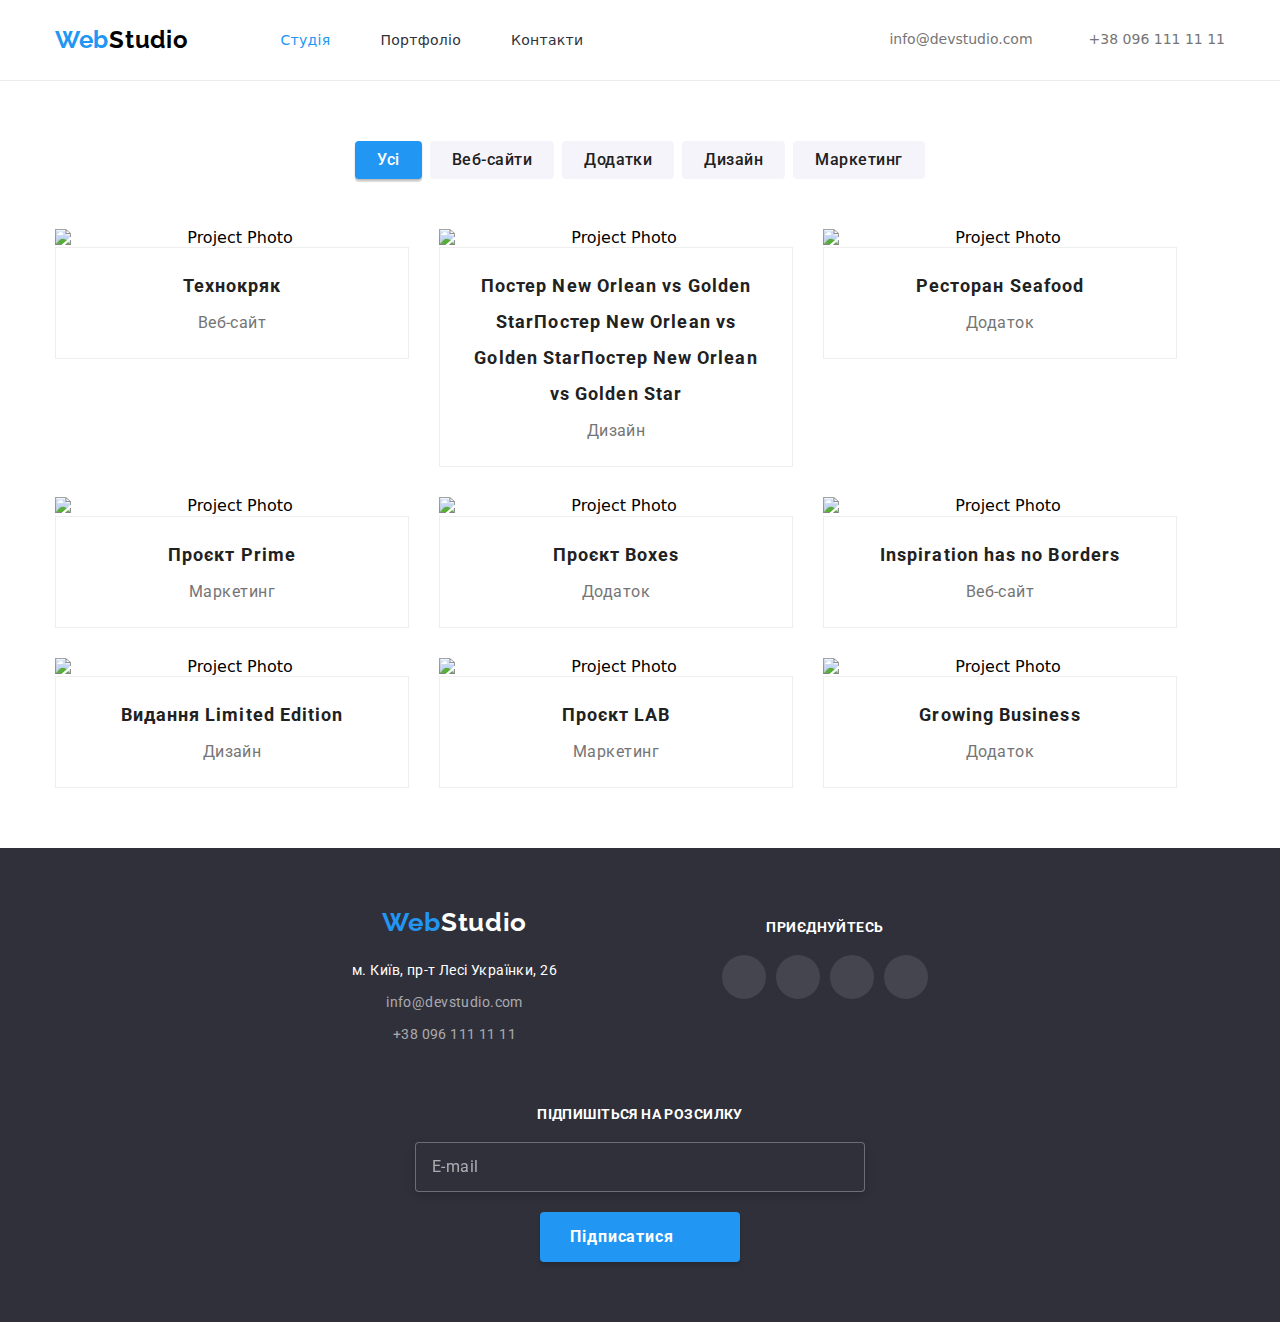
==== portfolio.html @ 39cf5b16 "." ====
<!DOCTYPE html>
<html lang="en">
<head>
    <meta charset="UTF-8">
    <meta http-equiv="X-UA-Compatible" content="IE=edge">
    <meta name="viewport" content="width=device-width, initial-scale=1.0">
    <title>Document</title>
    <link rel="preconnect" href="https://fonts.googleapis.com" />
    <link rel="preconnect" href="https://fonts.gstatic.com" crossorigin />
    <link href="https://fonts.googleapis.com/css2?family=Raleway:wght@700&family=Roboto:wght@400;500;700;900&display=swap"
    rel="stylesheet" />

    <link rel="stylesheet" href="css/main.min.css">
</head>
<body>

    <!-- Header -->
    <header class="header">
        <div class="container header__container">
            <div class="header__first-wrapper">
                <a class="header__logo link--interactive" href="index.html">
                    <span class="header__logo--accent">Web</span><span =->Studio</span>
                </a>
                <nav class="navigation">
                    <ul class="navigation__list">
                        <li class="navigation__item">
                            <a class="navigation__link navigation__link--active" href="index.html" >Студія</a>
                        </li>
                        <li class="navigation__item">
                            <a class="navigation__link" href="portfolio.html" >Портфоліо</a>
                        </li>
                        <li class="navigation__item">
                            <a class="navigation__link" href="#" >Контакти</a>
                        </li>
                    </ul>
                </nav>
            </div>
            
            <div class="contacts">
                <ul class="contacts__list">
                    <li class="contacts__item">
                        <a class="contacts__info link--interactive" href="mailto:info@devstudio.com">
                            <svg class="contacts__icon" width="16" height="12">
                                <use href="img/SVG/symbol-defs.svg#icon-modal-mail"></use>
                            </svg>info@devstudio.com</a>
                    </li>
                    <li class="contacts__item">
                        <a class="contacts__info contacts__info--phone link--interactive" href="tel:+380961111111" ><svg class="contacts__icon" width="16" height="16">
                            <use href="img/SVG/symbol-defs.svg#modal-icon-tell"></use>
                            </svg>+38 096 111 11 11</a>
                    </li>
                </ul>
            </div>

            <button 
                    class="menu" 
                    type="button" 
                    aria-expanded="false" 
                    aria-controls="menu-container"
                    data-menu-button >
                    <svg class="menu__svg" width="40" height="40" aria-label="Переключатель мобильного меню">
                        <use class="menu__icon-menu" href="./img/SVG/icons.svg#menu"></use>
                        <use class="menu__icon-cross" href="./img/SVG/icons.svg#cross"></use>
                    </svg>   
            </button>
        </div>
    </header>

    <!-- Data -->
    <main class="main">

        <!-- Portfolio Section -->
        <section class="portfolio">
            <div class="container portfolio__container">
                <div class="filters filters-wrapper">
                    <button class="filters__button filters__button-active button--interactive">Усі</button>
                    <button class="filters__button button--interactive">Веб-сайти</button>
                    <button class="filters__button button--interactive">Додатки</button>
                    <button class="filters__button button--interactive">Дизайн</button>
                    <button class="filters__button button--interactive">Маркетинг</button>
                </div>
                <div class="portfolio__projects">
                    <div class="project">
                        <img class="project__img" src="./img/Portfolio/img (7).jpg" alt="Project Photo" >
                        <div class="project__title">
                            <h3 class="project__heading">Технокряк</h3>
                            <p class="project__type">Веб-сайт</p>
                        </div>
                    </div>
                    <div class="project">
                        <img class="project__img" src="./img/Portfolio/img (8).jpg" alt="Project Photo" >
                        <div class="project__title">
                            <h3 class="project__heading">Постер New Orlean vs Golden StarПостер New Orlean vs Golden StarПостер New Orlean vs Golden Star</h3>
                            <p class="project__type">Дизайн</p></div>
                        </div>
                    <div class="project">
                        <img class="project__img" src="./img/Portfolio/img (9).jpg" alt="Project Photo" >
                        <div class="project__title">
                            <h3 class="project__heading">Ресторан Seafood</h3>
                            <p class="project__type">Додаток</p></div>
                        </div>
                    <div class="project">
                        <img class="project__img" src="./img/Portfolio/img (10).jpg" alt="Project Photo" >
                        <div class="project__title">
                            <h3 class="project__heading">Проєкт Prime</h3>
                            <p class="project__type">Маркетинг</p></div>
                        </div>
                    <div class="project">
                        <img class="project__img" src="./img/Portfolio/img (11).jpg" alt="Project Photo" >
                        <div class="project__title">
                            <h3 class="project__heading">Проєкт Boxes</h3>
                            <p class="project__type">Додаток</p></div>
                        </div>
                    <div class="project">
                        <img class="project__img" src="./img/Portfolio/img (12).jpg" alt="Project Photo" >
                        <div class="project__title">
                            <h3 class="project__heading">Inspiration has no Borders</h3>
                            <p class="project__type">Веб-сайт</p></div>
                        </div>
                    <div class="project">
                        <img class="project__img" src="./img/Portfolio/img (13).jpg" alt="Project Photo" >
                        <div class="project__title">
                            <h3 class="project__heading">Видання Limited Edition</h3>
                            <p class="project__type">Дизайн</p></div>
                        </div>
                    <div class="project">
                        <img class="project__img" src="./img/Portfolio/img (14).jpg" alt="Project Photo" >
                        <div class="project__title">
                            <h3 class="project__heading">Проєкт LAB</h3>
                            <p class="project__type">Маркетинг</p></div>
                        </div>
                    <div class="project">
                        <img class="project__img" src="./img/Portfolio/img (15).jpg" alt="Project Photo" >
                        <div class="project__title">
                            <h3 class="project__heading">Growing Business</h3>
                            <p class="project__type">Додаток</p></div>
                        </div>
                </div>
            </div>
        </section>
    </main>

    <!-- Footer -->
    <footer class="footer">
        <div class="container footer__container">
            <div class="main-box">
                
                <div class="data-box">
                    <a class="data-box__logo link--interactive" href="index.html">
                        <span class="data-box__logo--accent">Web</span><span class="footer__logo--secondary">Studio</span>
                    </a>
                    <div class="contatcs-box">
                        <p class="contatcs-box__address">м. Київ, пр-т Лесі Українки, 26</p>
                        <a class="contatcs-box__info link--interactive" href="mailto:info@devstudio.com" >info@devstudio.com</a>
                        <a class="contatcs-box__info link--interactive" href="tel:+380961111111" >+38 096 111 11 11</a>
                    </div>
                </div>
                
                <div class="social-box">
                    <h3 class="social-box__heading">приєднуйтесь</h3>
                    <div class="social-box__social-links-box">
                        <a class="social-box__link" href="https://www.instagram.com/" target="_blank" rel="noreferrer noopener">
                            <svg class="social-box__icon" width="20" height="20">
                                <use href="img/SVG/symbol-defs.svg#icon-instagram"></use>
                            </svg>
                        </a>
                        <a class="social-box__link" href="https://www.instagram.com/" target="_blank" rel="noreferrer noopener">
                            <svg class="social-box__icon" width="20" height="20">
                                <use href="img/SVG/symbol-defs.svg#icon-twitter"></use>
                            </svg>
                        </a>
                        <a class="social-box__link" href="https://www.instagram.com/" target="_blank" rel="noreferrer noopener">
                            <svg class="social-box__icon" width="20" height="20">
                                <use href="img/SVG/symbol-defs.svg#icon-facebook"></use>
                            </svg>
                        </a>
                        <a class="social-box__link" href="https://www.instagram.com/" target="_blank" rel="noreferrer noopener">
                            <svg class="social-box__icon" width="20" height="20">
                                <use href="img/SVG/symbol-defs.svg#icon-linkedin"></use>
                            </svg>
                        </a>
                    </div>
                </div>

            </div>

            <div class="newsletter">
                <div class="newsletter__heading">Підпишіться на розсилку</div>
                <input class="newsletter__input" type="email" name="mailing" placeholder="E-mail">
                <button class="newsletter__button">
                    Підписатися
                    <svg class="newsletter__icon" width="24" height="24">
                      <use href="./img/SVG/symbol-defs.svg#icon-telegram"></use>
                    </svg>
                </button>
            </div>
        </div>
    </footer>

</body>
</html>
---- css/main.min.css ----
/*! modern-normalize v1.1.0 | MIT License | https://github.com/sindresorhus/modern-normalize */*,::before,::after{-webkit-box-sizing:border-box;box-sizing:border-box}html{line-height:1.15;-webkit-text-size-adjust:100%;-moz-tab-size:4;-o-tab-size:4;tab-size:4}body{margin:0;font-family:system-ui,"Segoe UI",Roboto,Helvetica,Arial,sans-serif,"Apple Color Emoji","Segoe UI Emoji"}hr{height:0;color:inherit}abbr[title]{-webkit-text-decoration:underline dotted;text-decoration:underline dotted}b,strong{font-weight:bolder}code,kbd,samp,pre{font-family:ui-monospace,SFMono-Regular,Consolas,"Liberation Mono",Menlo,monospace;font-size:1em}small{font-size:80%}sub,sup{font-size:75%;line-height:0;position:relative;vertical-align:baseline}sub{bottom:-0.25em}sup{top:-0.5em}table{text-indent:0;border-color:inherit}button,input,optgroup,select,textarea{font-family:inherit;font-size:100%;line-height:1.15;margin:0}button,select{text-transform:none}button,[type=button],[type=reset],[type=submit]{-webkit-appearance:button}::-moz-focus-inner{border-style:none;padding:0}:-moz-focusring{outline:1px dotted ButtonText}:-moz-ui-invalid{box-shadow:none}legend{padding:0}progress{vertical-align:baseline}::-webkit-inner-spin-button,::-webkit-outer-spin-button{height:auto}[type=search]{-webkit-appearance:textfield;outline-offset:-2px}::-webkit-search-decoration{-webkit-appearance:none}::-webkit-file-upload-button{-webkit-appearance:button;font:inherit}summary{display:list-item}ul,ol{padding:0;margin:0;list-style-type:none}h1,h2,h3,h4,h5,h6,p,li,a{text-decoration:none;margin:0}img{display:block;-o-object-fit:cover;object-fit:cover;-o-object-position:center;object-position:center;max-width:100%;height:auto;margin:0}textarea{font-family:"Roboto"}title--basic{font-weight:700;font-size:36px;line-height:1.16}.body{background-color:#fff;color:#212121;font-family:roboto,sans-serif;letter-spacing:.03em;margin:0}.link--interactive:focus,.link--interactive:hover{color:#2196f3}.button--interactive--active,.button--interactive:focus,.button--interactive:hover{background-color:#2196f3;color:#fff;-webkit-box-shadow:0px 3px 1px rgba(0,0,0,.1),0px 1px 2px rgba(0,0,0,.08),0px 2px 2px rgba(0,0,0,.12);box-shadow:0px 3px 1px rgba(0,0,0,.1),0px 1px 2px rgba(0,0,0,.08),0px 2px 2px rgba(0,0,0,.12)}.container{text-align:center}@media screen and (max-width: 767.98px){.container{max-width:480px;margin:0 auto;padding:0 15px}}@media screen and (min-width: 768px){.container{width:768px;margin:0 auto;padding:0 15px}}@media screen and (min-width: 1200px){.container{width:1200px;margin:0 auto;padding:0 15px}}.header{border-bottom:1px solid #ececec}.header__first-wrapper{display:-webkit-box;display:-ms-flexbox;display:flex;-webkit-box-align:center;-ms-flex-align:center;align-items:center}@media screen and (min-width: 768px){.header__first-wrapper{gap:87px}}@media screen and (min-width: 1200px){.header__first-wrapper{gap:92px}}.header__container{height:60px;margin:0 auto;display:-webkit-box;display:-ms-flexbox;display:flex;-webkit-box-align:center;-ms-flex-align:center;align-items:center;-webkit-box-pack:justify;-ms-flex-pack:justify;justify-content:space-between;background-color:#fff}@media screen and (min-width: 768px){.header__container{height:80px}}.header__logo{font-family:"Raleway";font-weight:700;font-size:24px;line-height:28px;letter-spacing:.03em;color:#000}.header__logo--accent{color:#2196f3}.navigation__list{display:-webkit-box;display:-ms-flexbox;display:flex;max-width:-webkit-fill-available;max-width:-moz-available;max-width:fill-available}.navigation__item{margin-right:50px;list-style-type:none}.navigation__link{color:#2f303a;font-weight:500;font-size:14px;line-height:1.14;letter-spacing:.02em}.navigation__link:hover,.navigation__link:focus{color:#2196f3}.navigation__link.navigation__link--active{color:#2196f3}@media screen and (max-width: 767.98px){.navigation{display:none}}.contacts__info{color:#757575;display:-webkit-box;display:-ms-flexbox;display:flex;-webkit-box-align:center;-ms-flex-align:center;align-items:center;font-weight:500;font-size:14px;line-height:1.14}.contacts__info:hover .contacts__icon{fill:#2196f3}.contacts__icon{fill:#757575;margin-right:10px;margin-top:1px;scale:1.5}@media screen and (max-width: 767.98px){.contacts{display:none}}@media screen and (max-width: 1199.98px){.contacts__list{display:-webkit-box;display:-ms-flexbox;display:flex;-webkit-box-orient:vertical;-webkit-box-direction:normal;-ms-flex-direction:column;flex-direction:column;gap:10px}}@media screen and (min-width: 1200px){.contacts__list{display:-webkit-box;display:-ms-flexbox;display:flex;gap:30px}}.menu{display:-webkit-inline-box;display:-ms-inline-flexbox;display:inline-flex;margin:0;padding:0;border:none;background-color:rgba(0,0,0,0)}@media screen and (min-width: 768px){.menu{display:none}}.menu__icon-menu{width:50px}.menu__icon-cross{display:none}.menu.is-open .menu__icon-cross{display:block}.menu.is-open .menu__icon-menu{display:none}.menu__svg{padding:4px 5px}.hero{margin:0 auto}.hero__container{padding:0 15px;text-align:center;height:400px;display:-webkit-box;display:-ms-flexbox;display:flex;-webkit-box-align:center;-ms-flex-align:center;align-items:center;-webkit-box-pack:center;-ms-flex-pack:center;justify-content:center;gap:30px;-webkit-box-orient:vertical;-webkit-box-direction:normal;-ms-flex-direction:column;flex-direction:column;background-image:-webkit-gradient(linear, left top, left bottom, from(rgba(47, 48, 58, 0.4)), to(rgba(47, 48, 58, 0.4))),url("./../../../img/Studio/Img (17).jpg");background-image:linear-gradient(rgba(47, 48, 58, 0.4), rgba(47, 48, 58, 0.4)),url("./../../../img/Studio/Img (17).jpg");background-repeat:no-repeat;background-position:center;background-size:cover}.hero__heading{font-family:"Roboto";font-weight:900;font-size:26px;line-height:42px;text-align:center;letter-spacing:.06em;color:#fff;text-shadow:0px 4px 4px rgba(0,0,0,.25)}.hero__button{background:#2196f3;-webkit-box-shadow:0px 4px 4px rgba(0,0,0,.15);box-shadow:0px 4px 4px rgba(0,0,0,.15);border-radius:4px;font-family:Roboto;font-weight:700;font-size:16px;border:none;padding:10px 24px;color:#fff;letter-spacing:.06em;line-height:30px;cursor:pointer}.advantages__container{margin:60px auto}.advantages__icon-container{background-color:#f5f4fa;text-align:center;padding:25px 0}.advantages__header{font-family:"Roboto";font-weight:700;font-size:14px;line-height:16px;letter-spacing:.03em;text-transform:uppercase;color:#212121;padding:30px 0 10px 0}.advantages__text{text-align:left;font-family:"Roboto";font-weight:400;font-size:14px;line-height:24px;letter-spacing:.03em;color:#757575}@media screen and (max-width: 767px){.advantages__item:not(:last-child){margin-bottom:30px}}@media screen and (min-width: 768px){.advantages__items{display:-webkit-box;display:-ms-flexbox;display:flex;-ms-flex-wrap:wrap;flex-wrap:wrap;gap:30px}.advantages__item{width:calc(50% - 15px)}}@media screen and (max-width: 1199.98px){.specialize{display:none}}.team{background-color:#f5f4fa}.team__container{padding-top:60px;padding-bottom:60px}.team__heading{padding-bottom:30px}@media screen and (max-width: 767px){.team__card:not(:last-child){margin-bottom:30px}}.team__card{background-color:#fff;-webkit-filter:drop-shadow(0px 4px 4px rgba(0, 0, 0, 0.25));filter:drop-shadow(0px 4px 4px rgba(0, 0, 0, 0.25));-webkit-box-shadow:0px 1px 3px rgba(0,0,0,.12),0px 1px 1px rgba(0,0,0,.14),0px 2px 1px rgba(0,0,0,.2);box-shadow:0px 1px 3px rgba(0,0,0,.12),0px 1px 1px rgba(0,0,0,.14),0px 2px 1px rgba(0,0,0,.2);border-radius:0px 0px 4px 4px;padding-bottom:24px}.team__card-photo{padding-bottom:30px}.team__card-name{padding-bottom:10px;font-family:"Roboto";font-weight:500;font-size:16px;line-height:19px;letter-spacing:.03em;color:#212121}.team__position{padding-bottom:16px;font-family:"Roboto";font-weight:400;font-size:16px;letter-spacing:.03em;color:#757575}.team__links{display:-webkit-box;display:-ms-flexbox;display:flex;-webkit-box-pack:center;-ms-flex-pack:center;justify-content:center;gap:10px}.team__link{background-color:#fff;border-radius:50%;display:-webkit-box;display:-ms-flexbox;display:flex;-webkit-box-align:center;-ms-flex-align:center;align-items:center;-webkit-box-pack:center;-ms-flex-pack:center;justify-content:center;width:44px;height:44px}.team__link:hover,.team__link:focus{background-color:#2196f3}.team__icon{fill:#afb1b8}.team__link:hover .team__icon{fill:#fff}.team__link:focus .team__icon{fill:#fff}@media screen and (min-width: 768px){.team__cards{display:-webkit-box;display:-ms-flexbox;display:flex;-ms-flex-wrap:wrap;flex-wrap:wrap;gap:30px}.team__card{width:calc(50% - 15px)}}.footer{background-color:#2f303a}.footer__container{padding-top:60px;padding-bottom:60px;display:-webkit-box;display:-ms-flexbox;display:flex;-webkit-box-orient:vertical;-webkit-box-direction:normal;-ms-flex-direction:column;flex-direction:column;gap:60px}.main-box{display:-webkit-box;display:-ms-flexbox;display:flex;gap:60px;-webkit-box-orient:vertical;-webkit-box-direction:normal;-ms-flex-direction:column;flex-direction:column}@media screen and (min-width: 768px){.main-box{gap:165px;-webkit-box-orient:horizontal;-webkit-box-direction:normal;-ms-flex-direction:row;flex-direction:row;-webkit-box-pack:center;-ms-flex-pack:center;justify-content:center}}.data-box{display:-webkit-box;display:-ms-flexbox;display:flex;-webkit-box-orient:vertical;-webkit-box-direction:normal;-ms-flex-direction:column;flex-direction:column;gap:20px}.data-box__logo{font-family:Raleway;font-weight:700;font-size:26px;letter-spacing:.7px;color:#fff}.data-box__logo--accent{color:#2196f3}.contatcs-box{display:-webkit-box;display:-ms-flexbox;display:flex;-webkit-box-orient:vertical;-webkit-box-direction:normal;-ms-flex-direction:column;flex-direction:column;gap:8px}.contatcs-box__address{font-family:"Roboto";font-weight:400;font-size:14px;line-height:24px;letter-spacing:.03em;color:#fff}.contatcs-box__info{font-family:"Roboto";font-weight:400;font-size:14px;line-height:24px;letter-spacing:.03em;color:rgba(255,255,255,.6)}.social-box{margin-top:11px;display:-webkit-box;display:-ms-flexbox;display:flex;-webkit-box-orient:vertical;-webkit-box-direction:normal;-ms-flex-direction:column;flex-direction:column;gap:20px}.social-box__heading{font-family:"Roboto";font-weight:700;font-size:14px;line-height:16px;letter-spacing:.03em;text-transform:uppercase;color:#fff}.social-box__social-links-box{display:-webkit-box;display:-ms-flexbox;display:flex;-webkit-box-pack:center;-ms-flex-pack:center;justify-content:center;gap:10px}.social-box__link{background-color:rgba(255,255,255,.1);border-radius:50%;display:-webkit-box;display:-ms-flexbox;display:flex;-webkit-box-align:center;-ms-flex-align:center;align-items:center;-webkit-box-pack:center;-ms-flex-pack:center;justify-content:center;width:44px;height:44px}.social-box__link:hover,.social-box__link:focus{background-color:#2196f3}.social-box__icon{fill:#afb1b8}.social-box__link:hover .social-box__icon{fill:#fff}.social-box__link:focus .social-box__icon{fill:#fff}.newsletter{display:-webkit-box;display:-ms-flexbox;display:flex;-webkit-box-orient:vertical;-webkit-box-direction:normal;-ms-flex-direction:column;flex-direction:column;gap:20px}.newsletter__heading{font-family:"Roboto";font-weight:700;font-size:14px;line-height:16px;text-align:center;letter-spacing:.03em;text-transform:uppercase;color:#fff}.newsletter__input{background-color:#2f303a;border:1px solid rgba(255,255,255,.3);-webkit-filter:drop-shadow(0px 4px 4px rgba(0, 0, 0, 0.15));filter:drop-shadow(0px 4px 4px rgba(0, 0, 0, 0.15));border-radius:4px;padding:15px 16px 15px 16px}.newsletter__input::-webkit-input-placeholder{font-family:"Roboto";font-weight:400;font-size:16px;line-height:20px;letter-spacing:.03em;color:rgba(255,255,255,.6)}.newsletter__input::-moz-placeholder{font-family:"Roboto";font-weight:400;font-size:16px;line-height:20px;letter-spacing:.03em;color:rgba(255,255,255,.6)}.newsletter__input:-ms-input-placeholder{font-family:"Roboto";font-weight:400;font-size:16px;line-height:20px;letter-spacing:.03em;color:rgba(255,255,255,.6)}.newsletter__input::-ms-input-placeholder{font-family:"Roboto";font-weight:400;font-size:16px;line-height:20px;letter-spacing:.03em;color:rgba(255,255,255,.6)}.newsletter__input::placeholder{font-family:"Roboto";font-weight:400;font-size:16px;line-height:20px;letter-spacing:.03em;color:rgba(255,255,255,.6)}.newsletter__button{display:-webkit-box;display:-ms-flexbox;display:flex;-webkit-box-align:center;-ms-flex-align:center;align-items:center;margin:0 auto;padding:10px 30px;background:#2196f3;-webkit-box-shadow:0px 4px 4px rgba(0,0,0,.15);box-shadow:0px 4px 4px rgba(0,0,0,.15);border-radius:4px;border:none;font-family:"Roboto";font-weight:700;font-size:16px;line-height:30px;letter-spacing:.06em;color:#fff}.newsletter__icon{margin-left:12px}@media screen and (min-width: 768px){.newsletter__input{width:450px;margin:0 auto}}.clients__container{padding-top:60px;padding-bottom:60px;display:-webkit-box;display:-ms-flexbox;display:flex;-webkit-box-orient:vertical;-webkit-box-direction:normal;-ms-flex-direction:column;flex-direction:column;gap:30px}.clients__heading{font-family:"Roboto";font-weight:700;font-size:28px;line-height:33px;letter-spacing:.03em;color:#212121}.clients__wrapper{display:-webkit-box;display:-ms-flexbox;display:flex;-webkit-box-pack:center;-ms-flex-pack:center;justify-content:center;-webkit-box-align:center;-ms-flex-align:center;align-items:center;gap:30px;-ms-flex-wrap:wrap;flex-wrap:wrap}.clients__icon{fill:#afb1b8}.clients__link{display:-webkit-box;display:-ms-flexbox;display:flex;-webkit-box-align:center;-ms-flex-align:center;align-items:center;-webkit-box-pack:center;-ms-flex-pack:center;justify-content:center;height:92px;width:170px;border:1px solid #afb1b8;border-radius:4px}.clients__link:hover{border-color:#2196f3}.clients__link:hover .clients__icon{fill:#2196f3}.portfolio__container{margin:60px auto}.portfolio__projects{display:-webkit-box;display:-ms-flexbox;display:flex;-webkit-box-orient:horizontal;-webkit-box-direction:normal;-ms-flex-direction:row;flex-direction:row;-ms-flex-wrap:wrap;flex-wrap:wrap;gap:30px;-webkit-box-pack:center;-ms-flex-pack:center;justify-content:center}@media screen and (min-width: 768px){.portfolio__projects{-webkit-box-pack:left;-ms-flex-pack:left;justify-content:left}}.filters{display:-webkit-box;display:-ms-flexbox;display:flex;-webkit-box-orient:horizontal;-webkit-box-direction:normal;-ms-flex-direction:row;flex-direction:row;gap:8px;-ms-flex-wrap:wrap;flex-wrap:wrap}@media screen and (min-width: 768px){.filters{-webkit-box-pack:center;-ms-flex-pack:center;justify-content:center}}.filters-wrapper{margin-bottom:50px}.filters__button{background:#f5f4fa;border-radius:4px;font-size:16px;border:none;padding:6px 22px;color:#212121;font-family:"Roboto";font-weight:500;font-size:16px;line-height:26px;letter-spacing:.03em}.filters__button-active{border:none;background-color:#2196f3;color:#fff;-webkit-box-shadow:0px 3px 1px rgba(0,0,0,.1),0px 1px 2px rgba(0,0,0,.08),0px 2px 2px rgba(0,0,0,.12);box-shadow:0px 3px 1px rgba(0,0,0,.1),0px 1px 2px rgba(0,0,0,.08),0px 2px 2px rgba(0,0,0,.12)}.project{width:450px}.project__img{width:100%}.project:hover{-webkit-box-shadow:0px 1px 1px rgba(0,0,0,.12),0px 4px 4px rgba(0,0,0,.06),1px 4px 6px rgba(0,0,0,.16);box-shadow:0px 1px 1px rgba(0,0,0,.12),0px 4px 4px rgba(0,0,0,.06),1px 4px 6px rgba(0,0,0,.16)}.project__title{display:-webkit-box;display:-ms-flexbox;display:flex;-webkit-box-orient:vertical;-webkit-box-direction:normal;-ms-flex-direction:column;flex-direction:column;gap:4px;padding:20px 24px;border:1px solid #eee;width:100%}.project__heading{font-family:"Roboto";font-weight:700;font-size:18px;line-height:36px;letter-spacing:.06em;color:#212121}.project__type{font-family:"Roboto";font-weight:400;font-size:16px;line-height:30px;letter-spacing:.03em;color:#757575}@media screen and (min-width: 768px){.project{width:354px}}/*# sourceMappingURL=main.min.css.map */
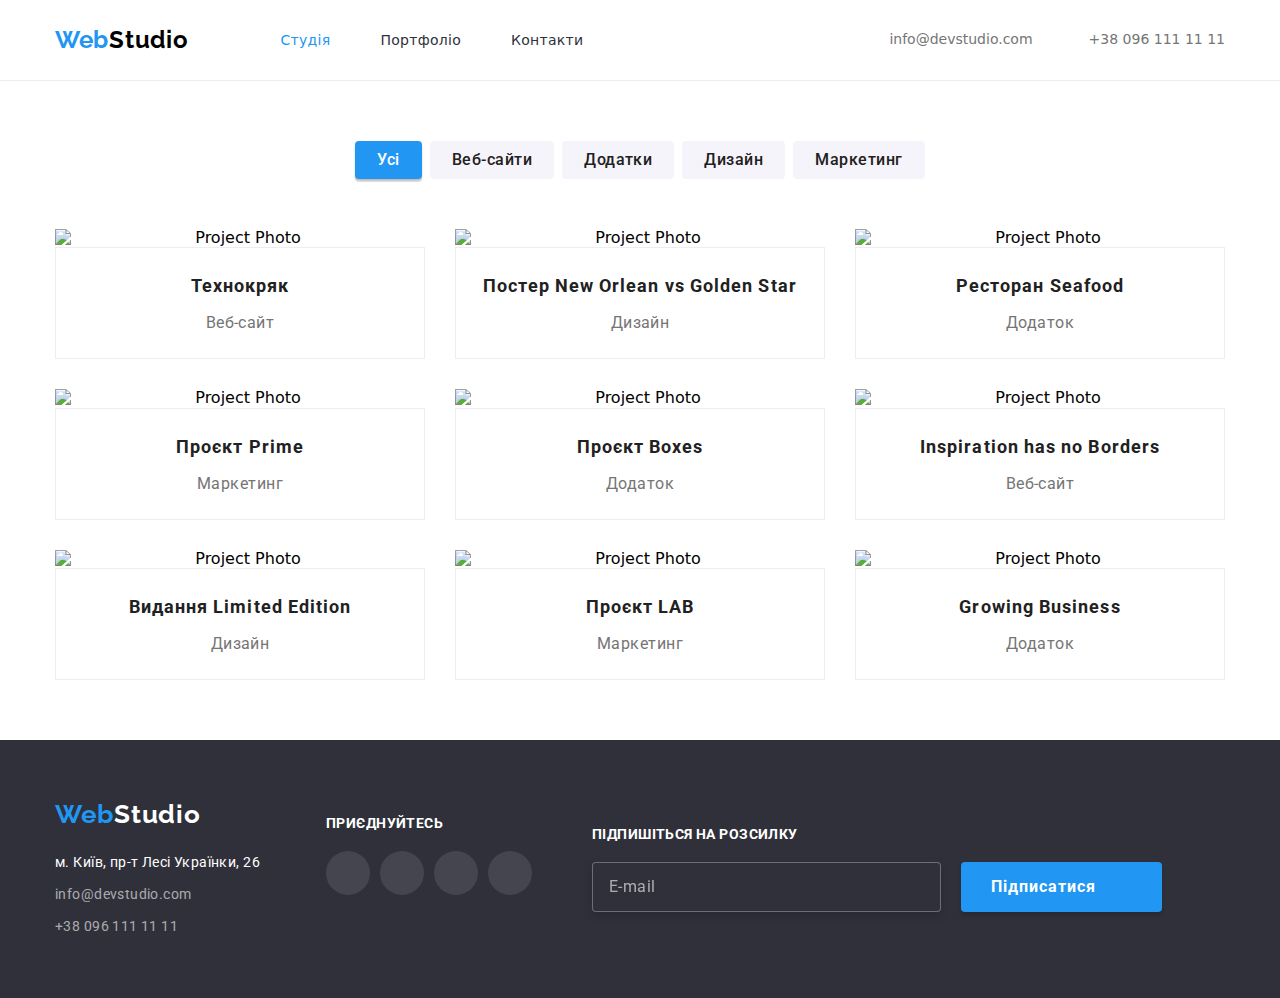
==== commit ed4fd554: "intermediate commit" ====
--- a/portfolio.html
+++ b/portfolio.html
@@ -80,6 +80,7 @@
                     <button class="filters__button button--interactive">Маркетинг</button>
                 </div>
                 <div class="portfolio__projects">
+
                     <div class="project">
                         <img class="project__img" src="./img/Portfolio/img (7).jpg" alt="Project Photo" >
                         <div class="project__title">
@@ -87,54 +88,71 @@
                             <p class="project__type">Веб-сайт</p>
                         </div>
                     </div>
+
                     <div class="project">
                         <img class="project__img" src="./img/Portfolio/img (8).jpg" alt="Project Photo" >
                         <div class="project__title">
-                            <h3 class="project__heading">Постер New Orlean vs Golden StarПостер New Orlean vs Golden StarПостер New Orlean vs Golden Star</h3>
-                            <p class="project__type">Дизайн</p></div>
-                        </div>
+                            <h3 class="project__heading">Постер New Orlean vs Golden Star</h3>
+                            <p class="project__type">Дизайн</p>
+                        </div>
+                    </div>
+
                     <div class="project">
                         <img class="project__img" src="./img/Portfolio/img (9).jpg" alt="Project Photo" >
                         <div class="project__title">
                             <h3 class="project__heading">Ресторан Seafood</h3>
-                            <p class="project__type">Додаток</p></div>
-                        </div>
+                            <p class="project__type">Додаток</p>
+                        </div>
+                    </div>
+
                     <div class="project">
                         <img class="project__img" src="./img/Portfolio/img (10).jpg" alt="Project Photo" >
                         <div class="project__title">
                             <h3 class="project__heading">Проєкт Prime</h3>
-                            <p class="project__type">Маркетинг</p></div>
-                        </div>
+                            <p class="project__type">Маркетинг</p>
+                        </div>
+                    </div>
+
                     <div class="project">
                         <img class="project__img" src="./img/Portfolio/img (11).jpg" alt="Project Photo" >
                         <div class="project__title">
                             <h3 class="project__heading">Проєкт Boxes</h3>
-                            <p class="project__type">Додаток</p></div>
-                        </div>
+                            <p class="project__type">Додаток</p>
+                        </div>
+                    </div>
+
                     <div class="project">
                         <img class="project__img" src="./img/Portfolio/img (12).jpg" alt="Project Photo" >
                         <div class="project__title">
                             <h3 class="project__heading">Inspiration has no Borders</h3>
-                            <p class="project__type">Веб-сайт</p></div>
-                        </div>
+                            <p class="project__type">Веб-сайт</p>
+                        </div>
+                    </div>
+
                     <div class="project">
                         <img class="project__img" src="./img/Portfolio/img (13).jpg" alt="Project Photo" >
                         <div class="project__title">
                             <h3 class="project__heading">Видання Limited Edition</h3>
-                            <p class="project__type">Дизайн</p></div>
-                        </div>
+                            <p class="project__type">Дизайн</p>
+                        </div>
+                    </div>
+
                     <div class="project">
                         <img class="project__img" src="./img/Portfolio/img (14).jpg" alt="Project Photo" >
                         <div class="project__title">
                             <h3 class="project__heading">Проєкт LAB</h3>
-                            <p class="project__type">Маркетинг</p></div>
-                        </div>
+                            <p class="project__type">Маркетинг</p>
+                        </div>
+                    </div>
+
                     <div class="project">
                         <img class="project__img" src="./img/Portfolio/img (15).jpg" alt="Project Photo" >
                         <div class="project__title">
                             <h3 class="project__heading">Growing Business</h3>
-                            <p class="project__type">Додаток</p></div>
-                        </div>
+                            <p class="project__type">Додаток</p>
+                        </div>
+                    </div>
+                    
                 </div>
             </div>
         </section>
@@ -186,13 +204,15 @@
 
             <div class="newsletter">
                 <div class="newsletter__heading">Підпишіться на розсилку</div>
-                <input class="newsletter__input" type="email" name="mailing" placeholder="E-mail">
-                <button class="newsletter__button">
-                    Підписатися
-                    <svg class="newsletter__icon" width="24" height="24">
-                      <use href="./img/SVG/symbol-defs.svg#icon-telegram"></use>
-                    </svg>
-                </button>
+                <div class="newsletter__input-container">
+                    <input class="newsletter__input" type="email" name="mailing" placeholder="E-mail">
+                    <button class="newsletter__button">
+                        Підписатися
+                        <svg class="newsletter__icon" width="24" height="24">
+                        <use href="./img/SVG/symbol-defs.svg#icon-telegram"></use>
+                        </svg>
+                    </button>
+                </div>
             </div>
         </div>
     </footer>
--- a/css/main.min.css
+++ b/css/main.min.css
@@ -1 +1 @@
-/*! modern-normalize v1.1.0 | MIT License | https://github.com/sindresorhus/modern-normalize */*,::before,::after{-webkit-box-sizing:border-box;box-sizing:border-box}html{line-height:1.15;-webkit-text-size-adjust:100%;-moz-tab-size:4;-o-tab-size:4;tab-size:4}body{margin:0;font-family:system-ui,"Segoe UI",Roboto,Helvetica,Arial,sans-serif,"Apple Color Emoji","Segoe UI Emoji"}hr{height:0;color:inherit}abbr[title]{-webkit-text-decoration:underline dotted;text-decoration:underline dotted}b,strong{font-weight:bolder}code,kbd,samp,pre{font-family:ui-monospace,SFMono-Regular,Consolas,"Liberation Mono",Menlo,monospace;font-size:1em}small{font-size:80%}sub,sup{font-size:75%;line-height:0;position:relative;vertical-align:baseline}sub{bottom:-0.25em}sup{top:-0.5em}table{text-indent:0;border-color:inherit}button,input,optgroup,select,textarea{font-family:inherit;font-size:100%;line-height:1.15;margin:0}button,select{text-transform:none}button,[type=button],[type=reset],[type=submit]{-webkit-appearance:button}::-moz-focus-inner{border-style:none;padding:0}:-moz-focusring{outline:1px dotted ButtonText}:-moz-ui-invalid{box-shadow:none}legend{padding:0}progress{vertical-align:baseline}::-webkit-inner-spin-button,::-webkit-outer-spin-button{height:auto}[type=search]{-webkit-appearance:textfield;outline-offset:-2px}::-webkit-search-decoration{-webkit-appearance:none}::-webkit-file-upload-button{-webkit-appearance:button;font:inherit}summary{display:list-item}ul,ol{padding:0;margin:0;list-style-type:none}h1,h2,h3,h4,h5,h6,p,li,a{text-decoration:none;margin:0}img{display:block;-o-object-fit:cover;object-fit:cover;-o-object-position:center;object-position:center;max-width:100%;height:auto;margin:0}textarea{font-family:"Roboto"}title--basic{font-weight:700;font-size:36px;line-height:1.16}.body{background-color:#fff;color:#212121;font-family:roboto,sans-serif;letter-spacing:.03em;margin:0}.link--interactive:focus,.link--interactive:hover{color:#2196f3}.button--interactive--active,.button--interactive:focus,.button--interactive:hover{background-color:#2196f3;color:#fff;-webkit-box-shadow:0px 3px 1px rgba(0,0,0,.1),0px 1px 2px rgba(0,0,0,.08),0px 2px 2px rgba(0,0,0,.12);box-shadow:0px 3px 1px rgba(0,0,0,.1),0px 1px 2px rgba(0,0,0,.08),0px 2px 2px rgba(0,0,0,.12)}.container{text-align:center}@media screen and (max-width: 767.98px){.container{max-width:480px;margin:0 auto;padding:0 15px}}@media screen and (min-width: 768px){.container{width:768px;margin:0 auto;padding:0 15px}}@media screen and (min-width: 1200px){.container{width:1200px;margin:0 auto;padding:0 15px}}.header{border-bottom:1px solid #ececec}.header__first-wrapper{display:-webkit-box;display:-ms-flexbox;display:flex;-webkit-box-align:center;-ms-flex-align:center;align-items:center}@media screen and (min-width: 768px){.header__first-wrapper{gap:87px}}@media screen and (min-width: 1200px){.header__first-wrapper{gap:92px}}.header__container{height:60px;margin:0 auto;display:-webkit-box;display:-ms-flexbox;display:flex;-webkit-box-align:center;-ms-flex-align:center;align-items:center;-webkit-box-pack:justify;-ms-flex-pack:justify;justify-content:space-between;background-color:#fff}@media screen and (min-width: 768px){.header__container{height:80px}}.header__logo{font-family:"Raleway";font-weight:700;font-size:24px;line-height:28px;letter-spacing:.03em;color:#000}.header__logo--accent{color:#2196f3}.navigation__list{display:-webkit-box;display:-ms-flexbox;display:flex;max-width:-webkit-fill-available;max-width:-moz-available;max-width:fill-available}.navigation__item{margin-right:50px;list-style-type:none}.navigation__link{color:#2f303a;font-weight:500;font-size:14px;line-height:1.14;letter-spacing:.02em}.navigation__link:hover,.navigation__link:focus{color:#2196f3}.navigation__link.navigation__link--active{color:#2196f3}@media screen and (max-width: 767.98px){.navigation{display:none}}.contacts__info{color:#757575;display:-webkit-box;display:-ms-flexbox;display:flex;-webkit-box-align:center;-ms-flex-align:center;align-items:center;font-weight:500;font-size:14px;line-height:1.14}.contacts__info:hover .contacts__icon{fill:#2196f3}.contacts__icon{fill:#757575;margin-right:10px;margin-top:1px;scale:1.5}@media screen and (max-width: 767.98px){.contacts{display:none}}@media screen and (max-width: 1199.98px){.contacts__list{display:-webkit-box;display:-ms-flexbox;display:flex;-webkit-box-orient:vertical;-webkit-box-direction:normal;-ms-flex-direction:column;flex-direction:column;gap:10px}}@media screen and (min-width: 1200px){.contacts__list{display:-webkit-box;display:-ms-flexbox;display:flex;gap:30px}}.menu{display:-webkit-inline-box;display:-ms-inline-flexbox;display:inline-flex;margin:0;padding:0;border:none;background-color:rgba(0,0,0,0)}@media screen and (min-width: 768px){.menu{display:none}}.menu__icon-menu{width:50px}.menu__icon-cross{display:none}.menu.is-open .menu__icon-cross{display:block}.menu.is-open .menu__icon-menu{display:none}.menu__svg{padding:4px 5px}.hero{margin:0 auto}.hero__container{padding:0 15px;text-align:center;height:400px;display:-webkit-box;display:-ms-flexbox;display:flex;-webkit-box-align:center;-ms-flex-align:center;align-items:center;-webkit-box-pack:center;-ms-flex-pack:center;justify-content:center;gap:30px;-webkit-box-orient:vertical;-webkit-box-direction:normal;-ms-flex-direction:column;flex-direction:column;background-image:-webkit-gradient(linear, left top, left bottom, from(rgba(47, 48, 58, 0.4)), to(rgba(47, 48, 58, 0.4))),url("./../../../img/Studio/Img (17).jpg");background-image:linear-gradient(rgba(47, 48, 58, 0.4), rgba(47, 48, 58, 0.4)),url("./../../../img/Studio/Img (17).jpg");background-repeat:no-repeat;background-position:center;background-size:cover}.hero__heading{font-family:"Roboto";font-weight:900;font-size:26px;line-height:42px;text-align:center;letter-spacing:.06em;color:#fff;text-shadow:0px 4px 4px rgba(0,0,0,.25)}.hero__button{background:#2196f3;-webkit-box-shadow:0px 4px 4px rgba(0,0,0,.15);box-shadow:0px 4px 4px rgba(0,0,0,.15);border-radius:4px;font-family:Roboto;font-weight:700;font-size:16px;border:none;padding:10px 24px;color:#fff;letter-spacing:.06em;line-height:30px;cursor:pointer}.advantages__container{margin:60px auto}.advantages__icon-container{background-color:#f5f4fa;text-align:center;padding:25px 0}.advantages__header{font-family:"Roboto";font-weight:700;font-size:14px;line-height:16px;letter-spacing:.03em;text-transform:uppercase;color:#212121;padding:30px 0 10px 0}.advantages__text{text-align:left;font-family:"Roboto";font-weight:400;font-size:14px;line-height:24px;letter-spacing:.03em;color:#757575}@media screen and (max-width: 767px){.advantages__item:not(:last-child){margin-bottom:30px}}@media screen and (min-width: 768px){.advantages__items{display:-webkit-box;display:-ms-flexbox;display:flex;-ms-flex-wrap:wrap;flex-wrap:wrap;gap:30px}.advantages__item{width:calc(50% - 15px)}}@media screen and (max-width: 1199.98px){.specialize{display:none}}.team{background-color:#f5f4fa}.team__container{padding-top:60px;padding-bottom:60px}.team__heading{padding-bottom:30px}@media screen and (max-width: 767px){.team__card:not(:last-child){margin-bottom:30px}}.team__card{background-color:#fff;-webkit-filter:drop-shadow(0px 4px 4px rgba(0, 0, 0, 0.25));filter:drop-shadow(0px 4px 4px rgba(0, 0, 0, 0.25));-webkit-box-shadow:0px 1px 3px rgba(0,0,0,.12),0px 1px 1px rgba(0,0,0,.14),0px 2px 1px rgba(0,0,0,.2);box-shadow:0px 1px 3px rgba(0,0,0,.12),0px 1px 1px rgba(0,0,0,.14),0px 2px 1px rgba(0,0,0,.2);border-radius:0px 0px 4px 4px;padding-bottom:24px}.team__card-photo{padding-bottom:30px}.team__card-name{padding-bottom:10px;font-family:"Roboto";font-weight:500;font-size:16px;line-height:19px;letter-spacing:.03em;color:#212121}.team__position{padding-bottom:16px;font-family:"Roboto";font-weight:400;font-size:16px;letter-spacing:.03em;color:#757575}.team__links{display:-webkit-box;display:-ms-flexbox;display:flex;-webkit-box-pack:center;-ms-flex-pack:center;justify-content:center;gap:10px}.team__link{background-color:#fff;border-radius:50%;display:-webkit-box;display:-ms-flexbox;display:flex;-webkit-box-align:center;-ms-flex-align:center;align-items:center;-webkit-box-pack:center;-ms-flex-pack:center;justify-content:center;width:44px;height:44px}.team__link:hover,.team__link:focus{background-color:#2196f3}.team__icon{fill:#afb1b8}.team__link:hover .team__icon{fill:#fff}.team__link:focus .team__icon{fill:#fff}@media screen and (min-width: 768px){.team__cards{display:-webkit-box;display:-ms-flexbox;display:flex;-ms-flex-wrap:wrap;flex-wrap:wrap;gap:30px}.team__card{width:calc(50% - 15px)}}.footer{background-color:#2f303a}.footer__container{padding-top:60px;padding-bottom:60px;display:-webkit-box;display:-ms-flexbox;display:flex;-webkit-box-orient:vertical;-webkit-box-direction:normal;-ms-flex-direction:column;flex-direction:column;gap:60px}.main-box{display:-webkit-box;display:-ms-flexbox;display:flex;gap:60px;-webkit-box-orient:vertical;-webkit-box-direction:normal;-ms-flex-direction:column;flex-direction:column}@media screen and (min-width: 768px){.main-box{gap:165px;-webkit-box-orient:horizontal;-webkit-box-direction:normal;-ms-flex-direction:row;flex-direction:row;-webkit-box-pack:center;-ms-flex-pack:center;justify-content:center}}.data-box{display:-webkit-box;display:-ms-flexbox;display:flex;-webkit-box-orient:vertical;-webkit-box-direction:normal;-ms-flex-direction:column;flex-direction:column;gap:20px}.data-box__logo{font-family:Raleway;font-weight:700;font-size:26px;letter-spacing:.7px;color:#fff}.data-box__logo--accent{color:#2196f3}.contatcs-box{display:-webkit-box;display:-ms-flexbox;display:flex;-webkit-box-orient:vertical;-webkit-box-direction:normal;-ms-flex-direction:column;flex-direction:column;gap:8px}.contatcs-box__address{font-family:"Roboto";font-weight:400;font-size:14px;line-height:24px;letter-spacing:.03em;color:#fff}.contatcs-box__info{font-family:"Roboto";font-weight:400;font-size:14px;line-height:24px;letter-spacing:.03em;color:rgba(255,255,255,.6)}.social-box{margin-top:11px;display:-webkit-box;display:-ms-flexbox;display:flex;-webkit-box-orient:vertical;-webkit-box-direction:normal;-ms-flex-direction:column;flex-direction:column;gap:20px}.social-box__heading{font-family:"Roboto";font-weight:700;font-size:14px;line-height:16px;letter-spacing:.03em;text-transform:uppercase;color:#fff}.social-box__social-links-box{display:-webkit-box;display:-ms-flexbox;display:flex;-webkit-box-pack:center;-ms-flex-pack:center;justify-content:center;gap:10px}.social-box__link{background-color:rgba(255,255,255,.1);border-radius:50%;display:-webkit-box;display:-ms-flexbox;display:flex;-webkit-box-align:center;-ms-flex-align:center;align-items:center;-webkit-box-pack:center;-ms-flex-pack:center;justify-content:center;width:44px;height:44px}.social-box__link:hover,.social-box__link:focus{background-color:#2196f3}.social-box__icon{fill:#afb1b8}.social-box__link:hover .social-box__icon{fill:#fff}.social-box__link:focus .social-box__icon{fill:#fff}.newsletter{display:-webkit-box;display:-ms-flexbox;display:flex;-webkit-box-orient:vertical;-webkit-box-direction:normal;-ms-flex-direction:column;flex-direction:column;gap:20px}.newsletter__heading{font-family:"Roboto";font-weight:700;font-size:14px;line-height:16px;text-align:center;letter-spacing:.03em;text-transform:uppercase;color:#fff}.newsletter__input{background-color:#2f303a;border:1px solid rgba(255,255,255,.3);-webkit-filter:drop-shadow(0px 4px 4px rgba(0, 0, 0, 0.15));filter:drop-shadow(0px 4px 4px rgba(0, 0, 0, 0.15));border-radius:4px;padding:15px 16px 15px 16px}.newsletter__input::-webkit-input-placeholder{font-family:"Roboto";font-weight:400;font-size:16px;line-height:20px;letter-spacing:.03em;color:rgba(255,255,255,.6)}.newsletter__input::-moz-placeholder{font-family:"Roboto";font-weight:400;font-size:16px;line-height:20px;letter-spacing:.03em;color:rgba(255,255,255,.6)}.newsletter__input:-ms-input-placeholder{font-family:"Roboto";font-weight:400;font-size:16px;line-height:20px;letter-spacing:.03em;color:rgba(255,255,255,.6)}.newsletter__input::-ms-input-placeholder{font-family:"Roboto";font-weight:400;font-size:16px;line-height:20px;letter-spacing:.03em;color:rgba(255,255,255,.6)}.newsletter__input::placeholder{font-family:"Roboto";font-weight:400;font-size:16px;line-height:20px;letter-spacing:.03em;color:rgba(255,255,255,.6)}.newsletter__button{display:-webkit-box;display:-ms-flexbox;display:flex;-webkit-box-align:center;-ms-flex-align:center;align-items:center;margin:0 auto;padding:10px 30px;background:#2196f3;-webkit-box-shadow:0px 4px 4px rgba(0,0,0,.15);box-shadow:0px 4px 4px rgba(0,0,0,.15);border-radius:4px;border:none;font-family:"Roboto";font-weight:700;font-size:16px;line-height:30px;letter-spacing:.06em;color:#fff}.newsletter__icon{margin-left:12px}@media screen and (min-width: 768px){.newsletter__input{width:450px;margin:0 auto}}.clients__container{padding-top:60px;padding-bottom:60px;display:-webkit-box;display:-ms-flexbox;display:flex;-webkit-box-orient:vertical;-webkit-box-direction:normal;-ms-flex-direction:column;flex-direction:column;gap:30px}.clients__heading{font-family:"Roboto";font-weight:700;font-size:28px;line-height:33px;letter-spacing:.03em;color:#212121}.clients__wrapper{display:-webkit-box;display:-ms-flexbox;display:flex;-webkit-box-pack:center;-ms-flex-pack:center;justify-content:center;-webkit-box-align:center;-ms-flex-align:center;align-items:center;gap:30px;-ms-flex-wrap:wrap;flex-wrap:wrap}.clients__icon{fill:#afb1b8}.clients__link{display:-webkit-box;display:-ms-flexbox;display:flex;-webkit-box-align:center;-ms-flex-align:center;align-items:center;-webkit-box-pack:center;-ms-flex-pack:center;justify-content:center;height:92px;width:170px;border:1px solid #afb1b8;border-radius:4px}.clients__link:hover{border-color:#2196f3}.clients__link:hover .clients__icon{fill:#2196f3}.portfolio__container{margin:60px auto}.portfolio__projects{display:-webkit-box;display:-ms-flexbox;display:flex;-webkit-box-orient:horizontal;-webkit-box-direction:normal;-ms-flex-direction:row;flex-direction:row;-ms-flex-wrap:wrap;flex-wrap:wrap;gap:30px;-webkit-box-pack:center;-ms-flex-pack:center;justify-content:center}@media screen and (min-width: 768px){.portfolio__projects{-webkit-box-pack:left;-ms-flex-pack:left;justify-content:left}}.filters{display:-webkit-box;display:-ms-flexbox;display:flex;-webkit-box-orient:horizontal;-webkit-box-direction:normal;-ms-flex-direction:row;flex-direction:row;gap:8px;-ms-flex-wrap:wrap;flex-wrap:wrap}@media screen and (min-width: 768px){.filters{-webkit-box-pack:center;-ms-flex-pack:center;justify-content:center}}.filters-wrapper{margin-bottom:50px}.filters__button{background:#f5f4fa;border-radius:4px;font-size:16px;border:none;padding:6px 22px;color:#212121;font-family:"Roboto";font-weight:500;font-size:16px;line-height:26px;letter-spacing:.03em}.filters__button-active{border:none;background-color:#2196f3;color:#fff;-webkit-box-shadow:0px 3px 1px rgba(0,0,0,.1),0px 1px 2px rgba(0,0,0,.08),0px 2px 2px rgba(0,0,0,.12);box-shadow:0px 3px 1px rgba(0,0,0,.1),0px 1px 2px rgba(0,0,0,.08),0px 2px 2px rgba(0,0,0,.12)}.project{width:450px}.project__img{width:100%}.project:hover{-webkit-box-shadow:0px 1px 1px rgba(0,0,0,.12),0px 4px 4px rgba(0,0,0,.06),1px 4px 6px rgba(0,0,0,.16);box-shadow:0px 1px 1px rgba(0,0,0,.12),0px 4px 4px rgba(0,0,0,.06),1px 4px 6px rgba(0,0,0,.16)}.project__title{display:-webkit-box;display:-ms-flexbox;display:flex;-webkit-box-orient:vertical;-webkit-box-direction:normal;-ms-flex-direction:column;flex-direction:column;gap:4px;padding:20px 24px;border:1px solid #eee;width:100%}.project__heading{font-family:"Roboto";font-weight:700;font-size:18px;line-height:36px;letter-spacing:.06em;color:#212121}.project__type{font-family:"Roboto";font-weight:400;font-size:16px;line-height:30px;letter-spacing:.03em;color:#757575}@media screen and (min-width: 768px){.project{width:354px}}/*# sourceMappingURL=main.min.css.map */+/*! modern-normalize v1.1.0 | MIT License | https://github.com/sindresorhus/modern-normalize */*,::before,::after{-webkit-box-sizing:border-box;box-sizing:border-box}html{line-height:1.15;-webkit-text-size-adjust:100%;-moz-tab-size:4;-o-tab-size:4;tab-size:4}body{margin:0;font-family:system-ui,"Segoe UI",Roboto,Helvetica,Arial,sans-serif,"Apple Color Emoji","Segoe UI Emoji"}hr{height:0;color:inherit}abbr[title]{-webkit-text-decoration:underline dotted;text-decoration:underline dotted}b,strong{font-weight:bolder}code,kbd,samp,pre{font-family:ui-monospace,SFMono-Regular,Consolas,"Liberation Mono",Menlo,monospace;font-size:1em}small{font-size:80%}sub,sup{font-size:75%;line-height:0;position:relative;vertical-align:baseline}sub{bottom:-0.25em}sup{top:-0.5em}table{text-indent:0;border-color:inherit}button,input,optgroup,select,textarea{font-family:inherit;font-size:100%;line-height:1.15;margin:0}button,select{text-transform:none}button,[type=button],[type=reset],[type=submit]{-webkit-appearance:button}::-moz-focus-inner{border-style:none;padding:0}:-moz-focusring{outline:1px dotted ButtonText}:-moz-ui-invalid{box-shadow:none}legend{padding:0}progress{vertical-align:baseline}::-webkit-inner-spin-button,::-webkit-outer-spin-button{height:auto}[type=search]{-webkit-appearance:textfield;outline-offset:-2px}::-webkit-search-decoration{-webkit-appearance:none}::-webkit-file-upload-button{-webkit-appearance:button;font:inherit}summary{display:list-item}ul,ol{padding:0;margin:0;list-style-type:none}h1,h2,h3,h4,h5,h6,p,li,a{text-decoration:none;margin:0}img{display:block;-o-object-fit:cover;object-fit:cover;-o-object-position:center;object-position:center;max-width:100%;height:auto;margin:0}textarea{font-family:"Roboto"}title--basic{font-weight:700;font-size:36px;line-height:1.16}.body{background-color:#fff;color:#212121;font-family:roboto,sans-serif;letter-spacing:.03em;margin:0}.link--interactive:focus,.link--interactive:hover{color:#2196f3}.button--interactive--active,.button--interactive:focus,.button--interactive:hover{background-color:#2196f3;color:#fff;-webkit-box-shadow:0px 3px 1px rgba(0,0,0,.1),0px 1px 2px rgba(0,0,0,.08),0px 2px 2px rgba(0,0,0,.12);box-shadow:0px 3px 1px rgba(0,0,0,.1),0px 1px 2px rgba(0,0,0,.08),0px 2px 2px rgba(0,0,0,.12)}.container{text-align:center}@media screen and (max-width: 767.98px){.container{max-width:480px;margin:0 auto;padding:0 15px}}@media screen and (min-width: 768px){.container{width:768px;margin:0 auto;padding:0 15px}}@media screen and (min-width: 1200px){.container{width:1200px;margin:0 auto;padding:0 15px}}.header{border-bottom:1px solid #ececec}.header__first-wrapper{display:-webkit-box;display:-ms-flexbox;display:flex;-webkit-box-align:center;-ms-flex-align:center;align-items:center}@media screen and (min-width: 768px){.header__first-wrapper{gap:87px}}@media screen and (min-width: 1200px){.header__first-wrapper{gap:92px}}.header__container{height:60px;margin:0 auto;display:-webkit-box;display:-ms-flexbox;display:flex;-webkit-box-align:center;-ms-flex-align:center;align-items:center;-webkit-box-pack:justify;-ms-flex-pack:justify;justify-content:space-between;background-color:#fff}@media screen and (min-width: 768px){.header__container{height:80px}}.header__logo{font-family:"Raleway";font-weight:700;font-size:24px;line-height:28px;letter-spacing:.03em;color:#000}.header__logo--accent{color:#2196f3}.navigation__list{display:-webkit-box;display:-ms-flexbox;display:flex;max-width:-webkit-fill-available;max-width:-moz-available;max-width:fill-available}.navigation__item{margin-right:50px;list-style-type:none}.navigation__link{color:#2f303a;font-weight:500;font-size:14px;line-height:1.14;letter-spacing:.02em}.navigation__link:hover,.navigation__link:focus{color:#2196f3}.navigation__link.navigation__link--active{color:#2196f3}@media screen and (max-width: 767.98px){.navigation{display:none}}.contacts__info{color:#757575;display:-webkit-box;display:-ms-flexbox;display:flex;-webkit-box-align:center;-ms-flex-align:center;align-items:center;font-weight:500;font-size:14px;line-height:1.14}.contacts__info:hover .contacts__icon{fill:#2196f3}.contacts__icon{fill:#757575;margin-right:10px;margin-top:1px;scale:1.5}@media screen and (max-width: 767.98px){.contacts{display:none}}@media screen and (max-width: 1199.98px){.contacts__list{display:-webkit-box;display:-ms-flexbox;display:flex;-webkit-box-orient:vertical;-webkit-box-direction:normal;-ms-flex-direction:column;flex-direction:column;gap:10px}}@media screen and (min-width: 1200px){.contacts__list{display:-webkit-box;display:-ms-flexbox;display:flex;gap:30px}}.menu{display:-webkit-inline-box;display:-ms-inline-flexbox;display:inline-flex;margin:0;padding:0;border:none;background-color:rgba(0,0,0,0)}@media screen and (min-width: 768px){.menu{display:none}}.menu__icon-menu{width:50px}.menu__icon-cross{display:none}.menu.is-open .menu__icon-cross{display:block}.menu.is-open .menu__icon-menu{display:none}.menu__svg{padding:4px 5px}.hero{margin:0 auto}.hero__container{padding:0 15px;text-align:center;height:400px;display:-webkit-box;display:-ms-flexbox;display:flex;-webkit-box-align:center;-ms-flex-align:center;align-items:center;-webkit-box-pack:center;-ms-flex-pack:center;justify-content:center;gap:30px;-webkit-box-orient:vertical;-webkit-box-direction:normal;-ms-flex-direction:column;flex-direction:column;background-image:-webkit-gradient(linear, left top, left bottom, from(rgba(47, 48, 58, 0.4)), to(rgba(47, 48, 58, 0.4))),url("./../../../img/Studio/Img (17).jpg");background-image:linear-gradient(rgba(47, 48, 58, 0.4), rgba(47, 48, 58, 0.4)),url("./../../../img/Studio/Img (17).jpg");background-repeat:no-repeat;background-position:center;background-size:cover}.hero__heading{font-family:"Roboto";font-weight:900;font-size:26px;line-height:42px;text-align:center;letter-spacing:.06em;color:#fff;text-shadow:0px 4px 4px rgba(0,0,0,.25)}.hero__button{background:#2196f3;-webkit-box-shadow:0px 4px 4px rgba(0,0,0,.15);box-shadow:0px 4px 4px rgba(0,0,0,.15);border-radius:4px;font-family:Roboto;font-weight:700;font-size:16px;border:none;padding:10px 24px;color:#fff;letter-spacing:.06em;line-height:30px;cursor:pointer}.advantages__container{margin:60px auto}.advantages__icon-container{background-color:#f5f4fa;text-align:center;padding:25px 0}.advantages__header{font-family:"Roboto";font-weight:700;font-size:14px;line-height:16px;letter-spacing:.03em;text-transform:uppercase;color:#212121;padding:30px 0 10px 0}.advantages__text{text-align:left;font-family:"Roboto";font-weight:400;font-size:14px;line-height:24px;letter-spacing:.03em;color:#757575}@media screen and (max-width: 767px){.advantages__item:not(:last-child){margin-bottom:30px}}@media screen and (min-width: 768px){.advantages__items{display:-webkit-box;display:-ms-flexbox;display:flex;-ms-flex-wrap:wrap;flex-wrap:wrap;gap:30px}.advantages__item{width:calc(50% - 15px)}}@media screen and (max-width: 1199.98px){.specialize{display:none}}.team{background-color:#f5f4fa}.team__container{padding-top:60px;padding-bottom:60px}.team__heading{padding-bottom:30px}@media screen and (max-width: 767px){.team__card:not(:last-child){margin-bottom:30px}}.team__card{background-color:#fff;-webkit-filter:drop-shadow(0px 4px 4px rgba(0, 0, 0, 0.25));filter:drop-shadow(0px 4px 4px rgba(0, 0, 0, 0.25));-webkit-box-shadow:0px 1px 3px rgba(0,0,0,.12),0px 1px 1px rgba(0,0,0,.14),0px 2px 1px rgba(0,0,0,.2);box-shadow:0px 1px 3px rgba(0,0,0,.12),0px 1px 1px rgba(0,0,0,.14),0px 2px 1px rgba(0,0,0,.2);border-radius:0px 0px 4px 4px;padding-bottom:24px}.team__card-photo{padding-bottom:30px}.team__card-name{padding-bottom:10px;font-family:"Roboto";font-weight:500;font-size:16px;line-height:19px;letter-spacing:.03em;color:#212121}.team__position{padding-bottom:16px;font-family:"Roboto";font-weight:400;font-size:16px;letter-spacing:.03em;color:#757575}.team__links{display:-webkit-box;display:-ms-flexbox;display:flex;-webkit-box-pack:center;-ms-flex-pack:center;justify-content:center;gap:10px}.team__link{background-color:#fff;border-radius:50%;display:-webkit-box;display:-ms-flexbox;display:flex;-webkit-box-align:center;-ms-flex-align:center;align-items:center;-webkit-box-pack:center;-ms-flex-pack:center;justify-content:center;width:44px;height:44px}.team__link:hover,.team__link:focus{background-color:#2196f3}.team__icon{fill:#afb1b8}.team__link:hover .team__icon{fill:#fff}.team__link:focus .team__icon{fill:#fff}@media screen and (min-width: 768px){.team__cards{display:-webkit-box;display:-ms-flexbox;display:flex;-ms-flex-wrap:wrap;flex-wrap:wrap;gap:30px}.team__card{width:calc(50% - 15px)}}.footer{background-color:#2f303a}.footer__container{padding-top:60px;padding-bottom:60px;display:-webkit-box;display:-ms-flexbox;display:flex;-webkit-box-orient:vertical;-webkit-box-direction:normal;-ms-flex-direction:column;flex-direction:column;gap:60px;text-align:left}@media screen and (min-width: 1200px){.footer__container{-webkit-box-orient:horizontal;-webkit-box-direction:normal;-ms-flex-direction:row;flex-direction:row}}.main-box{display:-webkit-box;display:-ms-flexbox;display:flex;gap:60px;-webkit-box-orient:vertical;-webkit-box-direction:normal;-ms-flex-direction:column;flex-direction:column}@media screen and (min-width: 768px){.main-box{gap:165px;-webkit-box-orient:horizontal;-webkit-box-direction:normal;-ms-flex-direction:row;flex-direction:row;-webkit-box-pack:center;-ms-flex-pack:center;justify-content:center}}@media screen and (min-width: 768px){.main-box{gap:40px}}.data-box{display:-webkit-box;display:-ms-flexbox;display:flex;-webkit-box-orient:vertical;-webkit-box-direction:normal;-ms-flex-direction:column;flex-direction:column;gap:20px}.data-box__logo{font-family:Raleway;font-weight:700;font-size:26px;letter-spacing:.7px;color:#fff}.data-box__logo--accent{color:#2196f3}.contatcs-box{display:-webkit-box;display:-ms-flexbox;display:flex;-webkit-box-orient:vertical;-webkit-box-direction:normal;-ms-flex-direction:column;flex-direction:column;gap:8px;width:231px}.contatcs-box__address{font-family:"Roboto";font-weight:400;font-size:14px;line-height:24px;letter-spacing:.03em;color:#fff}.contatcs-box__info{font-family:"Roboto";font-weight:400;font-size:14px;line-height:24px;letter-spacing:.03em;color:rgba(255,255,255,.6)}.social-box{margin-top:15px;display:-webkit-box;display:-ms-flexbox;display:flex;-webkit-box-orient:vertical;-webkit-box-direction:normal;-ms-flex-direction:column;flex-direction:column;gap:20px}.social-box__heading{font-family:"Roboto";font-weight:700;font-size:14px;line-height:16px;letter-spacing:.03em;text-transform:uppercase;color:#fff}.social-box__social-links-box{display:-webkit-box;display:-ms-flexbox;display:flex;-webkit-box-pack:center;-ms-flex-pack:center;justify-content:center;gap:10px}.social-box__link{background-color:rgba(255,255,255,.1);border-radius:50%;display:-webkit-box;display:-ms-flexbox;display:flex;-webkit-box-align:center;-ms-flex-align:center;align-items:center;-webkit-box-pack:center;-ms-flex-pack:center;justify-content:center;width:44px;height:44px}.social-box__link:hover,.social-box__link:focus{background-color:#2196f3}.social-box__icon{fill:#afb1b8}.social-box__link:hover .social-box__icon{fill:#fff}.social-box__link:focus .social-box__icon{fill:#fff}.newsletter{display:-webkit-box;display:-ms-flexbox;display:flex;-webkit-box-orient:vertical;-webkit-box-direction:normal;-ms-flex-direction:column;flex-direction:column;gap:20px}@media screen and (min-width: 768px){.newsletter{margin:auto 0;width:570px}}.newsletter__heading{text-align:left;font-family:"Roboto";font-weight:700;font-size:14px;line-height:16px;letter-spacing:.03em;text-transform:uppercase;color:#fff}.newsletter__input-container{display:-webkit-box;display:-ms-flexbox;display:flex;gap:20px;-webkit-box-orient:vertical;-webkit-box-direction:normal;-ms-flex-direction:column;flex-direction:column}@media screen and (min-width: 1200px){.newsletter__input-container{-webkit-box-orient:horizontal;-webkit-box-direction:normal;-ms-flex-direction:row;flex-direction:row}}.newsletter__input{background-color:#2f303a;border:1px solid rgba(255,255,255,.3);-webkit-filter:drop-shadow(0px 4px 4px rgba(0, 0, 0, 0.15));filter:drop-shadow(0px 4px 4px rgba(0, 0, 0, 0.15));border-radius:4px;padding:15px 16px 15px 16px}.newsletter__input::-webkit-input-placeholder{font-family:"Roboto";font-weight:400;font-size:16px;line-height:20px;letter-spacing:.03em;color:rgba(255,255,255,.6)}.newsletter__input::-moz-placeholder{font-family:"Roboto";font-weight:400;font-size:16px;line-height:20px;letter-spacing:.03em;color:rgba(255,255,255,.6)}.newsletter__input:-ms-input-placeholder{font-family:"Roboto";font-weight:400;font-size:16px;line-height:20px;letter-spacing:.03em;color:rgba(255,255,255,.6)}.newsletter__input::-ms-input-placeholder{font-family:"Roboto";font-weight:400;font-size:16px;line-height:20px;letter-spacing:.03em;color:rgba(255,255,255,.6)}.newsletter__input::placeholder{font-family:"Roboto";font-weight:400;font-size:16px;line-height:20px;letter-spacing:.03em;color:rgba(255,255,255,.6)}.newsletter__button{display:-webkit-box;display:-ms-flexbox;display:flex;-webkit-box-align:center;-ms-flex-align:center;align-items:center;margin:0 auto;padding:10px 30px;background:#2196f3;-webkit-box-shadow:0px 4px 4px rgba(0,0,0,.15);box-shadow:0px 4px 4px rgba(0,0,0,.15);border-radius:4px;border:none;font-family:"Roboto";font-weight:700;font-size:16px;line-height:30px;letter-spacing:.06em;color:#fff}.newsletter__icon{margin-left:12px}@media screen and (min-width: 768px){.newsletter__input{width:450px;margin:0 auto}}.clients__container{padding-top:60px;padding-bottom:60px;display:-webkit-box;display:-ms-flexbox;display:flex;-webkit-box-orient:vertical;-webkit-box-direction:normal;-ms-flex-direction:column;flex-direction:column;gap:30px}.clients__heading{font-family:"Roboto";font-weight:700;font-size:28px;line-height:33px;letter-spacing:.03em;color:#212121}.clients__wrapper{display:-webkit-box;display:-ms-flexbox;display:flex;-webkit-box-pack:center;-ms-flex-pack:center;justify-content:center;-webkit-box-align:center;-ms-flex-align:center;align-items:center;gap:30px;-ms-flex-wrap:wrap;flex-wrap:wrap}.clients__icon{fill:#afb1b8}.clients__link{display:-webkit-box;display:-ms-flexbox;display:flex;-webkit-box-align:center;-ms-flex-align:center;align-items:center;-webkit-box-pack:center;-ms-flex-pack:center;justify-content:center;height:92px;width:170px;border:1px solid #afb1b8;border-radius:4px}.clients__link:hover{border-color:#2196f3}.clients__link:hover .clients__icon{fill:#2196f3}.portfolio__container{margin:60px auto}.portfolio__projects{display:-webkit-box;display:-ms-flexbox;display:flex;-webkit-box-orient:horizontal;-webkit-box-direction:normal;-ms-flex-direction:row;flex-direction:row;-ms-flex-wrap:wrap;flex-wrap:wrap;gap:30px;-webkit-box-pack:center;-ms-flex-pack:center;justify-content:center}@media screen and (min-width: 768px){.portfolio__projects{-webkit-box-pack:left;-ms-flex-pack:left;justify-content:left}}.filters{display:-webkit-box;display:-ms-flexbox;display:flex;-webkit-box-orient:horizontal;-webkit-box-direction:normal;-ms-flex-direction:row;flex-direction:row;gap:8px;-ms-flex-wrap:wrap;flex-wrap:wrap}@media screen and (min-width: 768px){.filters{-webkit-box-pack:center;-ms-flex-pack:center;justify-content:center}}.filters-wrapper{margin-bottom:50px}.filters__button{background:#f5f4fa;border-radius:4px;font-size:16px;border:none;padding:6px 22px;color:#212121;font-family:"Roboto";font-weight:500;font-size:16px;line-height:26px;letter-spacing:.03em}.filters__button-active{border:none;background-color:#2196f3;color:#fff;-webkit-box-shadow:0px 3px 1px rgba(0,0,0,.1),0px 1px 2px rgba(0,0,0,.08),0px 2px 2px rgba(0,0,0,.12);box-shadow:0px 3px 1px rgba(0,0,0,.1),0px 1px 2px rgba(0,0,0,.08),0px 2px 2px rgba(0,0,0,.12)}.project{width:450px}.project__img{width:100%}.project:hover{-webkit-box-shadow:0px 1px 1px rgba(0,0,0,.12),0px 4px 4px rgba(0,0,0,.06),1px 4px 6px rgba(0,0,0,.16);box-shadow:0px 1px 1px rgba(0,0,0,.12),0px 4px 4px rgba(0,0,0,.06),1px 4px 6px rgba(0,0,0,.16)}.project__title{display:-webkit-box;display:-ms-flexbox;display:flex;-webkit-box-orient:vertical;-webkit-box-direction:normal;-ms-flex-direction:column;flex-direction:column;gap:4px;padding:20px 24px;border:1px solid #eee;width:100%}.project__heading{font-family:"Roboto";font-weight:700;font-size:18px;line-height:36px;letter-spacing:.06em;color:#212121}.project__type{font-family:"Roboto";font-weight:400;font-size:16px;line-height:30px;letter-spacing:.03em;color:#757575}@media screen and (min-width: 768px){.project{width:354px}}@media screen and (min-width: 1200px){.project{width:370px}}/*# sourceMappingURL=main.min.css.map */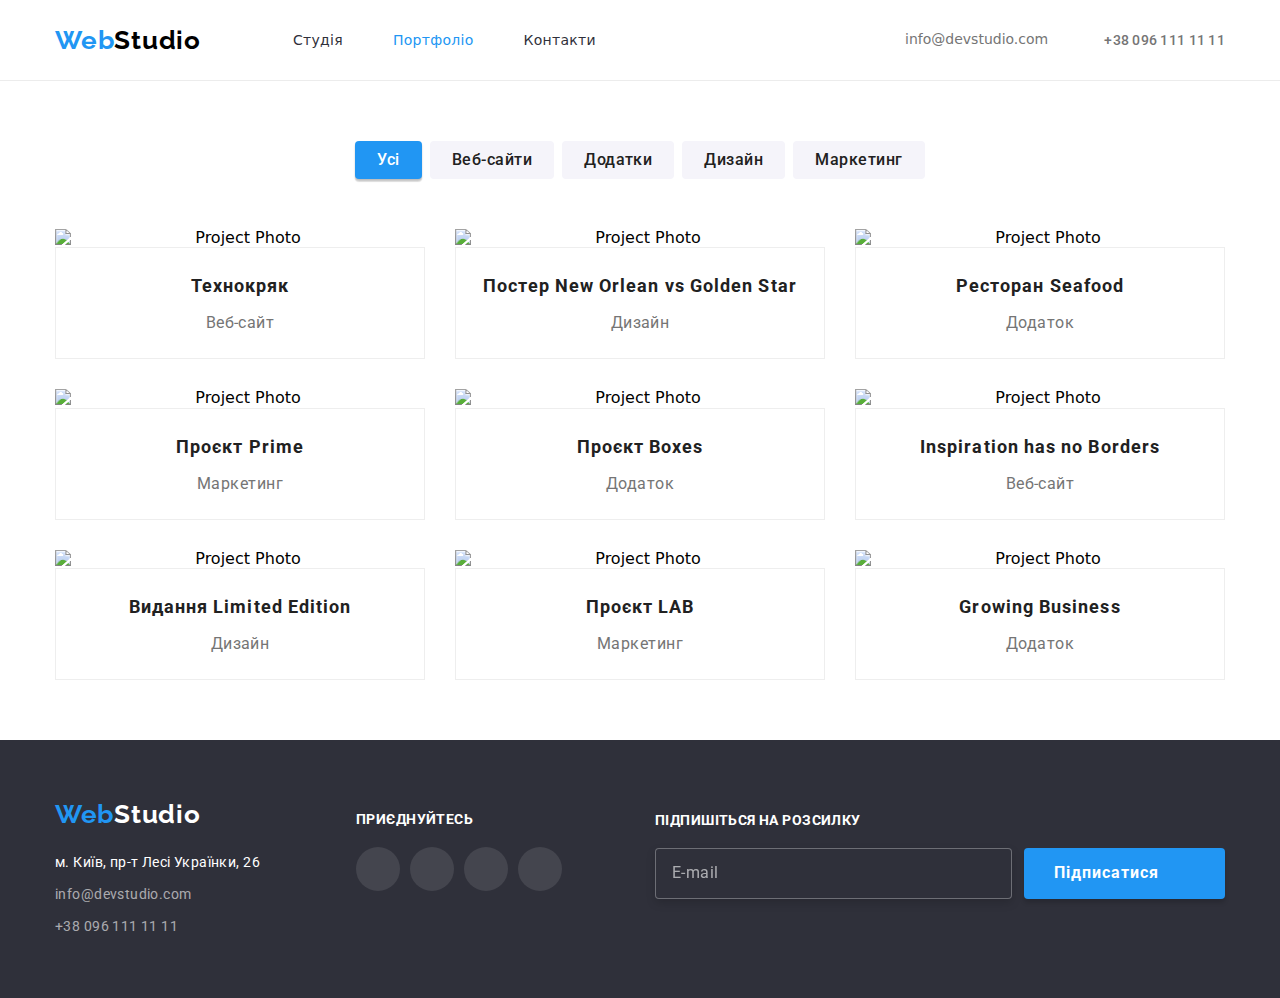
==== commit 30f6e798: "Final desktop adaptation + desktop pixel prefect" ====
--- a/portfolio.html
+++ b/portfolio.html
@@ -24,10 +24,10 @@
                 <nav class="navigation">
                     <ul class="navigation__list">
                         <li class="navigation__item">
-                            <a class="navigation__link navigation__link--active" href="index.html" >Студія</a>
+                            <a class="navigation__link " href="index.html" >Студія</a>
                         </li>
                         <li class="navigation__item">
-                            <a class="navigation__link" href="portfolio.html" >Портфоліо</a>
+                            <a class="navigation__link navigation__link--active" href="portfolio.html" >Портфоліо</a>
                         </li>
                         <li class="navigation__item">
                             <a class="navigation__link" href="#" >Контакти</a>
--- a/css/main.min.css
+++ b/css/main.min.css
@@ -1 +1 @@
-/*! modern-normalize v1.1.0 | MIT License | https://github.com/sindresorhus/modern-normalize */*,::before,::after{-webkit-box-sizing:border-box;box-sizing:border-box}html{line-height:1.15;-webkit-text-size-adjust:100%;-moz-tab-size:4;-o-tab-size:4;tab-size:4}body{margin:0;font-family:system-ui,"Segoe UI",Roboto,Helvetica,Arial,sans-serif,"Apple Color Emoji","Segoe UI Emoji"}hr{height:0;color:inherit}abbr[title]{-webkit-text-decoration:underline dotted;text-decoration:underline dotted}b,strong{font-weight:bolder}code,kbd,samp,pre{font-family:ui-monospace,SFMono-Regular,Consolas,"Liberation Mono",Menlo,monospace;font-size:1em}small{font-size:80%}sub,sup{font-size:75%;line-height:0;position:relative;vertical-align:baseline}sub{bottom:-0.25em}sup{top:-0.5em}table{text-indent:0;border-color:inherit}button,input,optgroup,select,textarea{font-family:inherit;font-size:100%;line-height:1.15;margin:0}button,select{text-transform:none}button,[type=button],[type=reset],[type=submit]{-webkit-appearance:button}::-moz-focus-inner{border-style:none;padding:0}:-moz-focusring{outline:1px dotted ButtonText}:-moz-ui-invalid{box-shadow:none}legend{padding:0}progress{vertical-align:baseline}::-webkit-inner-spin-button,::-webkit-outer-spin-button{height:auto}[type=search]{-webkit-appearance:textfield;outline-offset:-2px}::-webkit-search-decoration{-webkit-appearance:none}::-webkit-file-upload-button{-webkit-appearance:button;font:inherit}summary{display:list-item}ul,ol{padding:0;margin:0;list-style-type:none}h1,h2,h3,h4,h5,h6,p,li,a{text-decoration:none;margin:0}img{display:block;-o-object-fit:cover;object-fit:cover;-o-object-position:center;object-position:center;max-width:100%;height:auto;margin:0}textarea{font-family:"Roboto"}title--basic{font-weight:700;font-size:36px;line-height:1.16}.body{background-color:#fff;color:#212121;font-family:roboto,sans-serif;letter-spacing:.03em;margin:0}.link--interactive:focus,.link--interactive:hover{color:#2196f3}.button--interactive--active,.button--interactive:focus,.button--interactive:hover{background-color:#2196f3;color:#fff;-webkit-box-shadow:0px 3px 1px rgba(0,0,0,.1),0px 1px 2px rgba(0,0,0,.08),0px 2px 2px rgba(0,0,0,.12);box-shadow:0px 3px 1px rgba(0,0,0,.1),0px 1px 2px rgba(0,0,0,.08),0px 2px 2px rgba(0,0,0,.12)}.container{text-align:center}@media screen and (max-width: 767.98px){.container{max-width:480px;margin:0 auto;padding:0 15px}}@media screen and (min-width: 768px){.container{width:768px;margin:0 auto;padding:0 15px}}@media screen and (min-width: 1200px){.container{width:1200px;margin:0 auto;padding:0 15px}}.header{border-bottom:1px solid #ececec}.header__first-wrapper{display:-webkit-box;display:-ms-flexbox;display:flex;-webkit-box-align:center;-ms-flex-align:center;align-items:center}@media screen and (min-width: 768px){.header__first-wrapper{gap:87px}}@media screen and (min-width: 1200px){.header__first-wrapper{gap:92px}}.header__container{height:60px;margin:0 auto;display:-webkit-box;display:-ms-flexbox;display:flex;-webkit-box-align:center;-ms-flex-align:center;align-items:center;-webkit-box-pack:justify;-ms-flex-pack:justify;justify-content:space-between;background-color:#fff}@media screen and (min-width: 768px){.header__container{height:80px}}.header__logo{font-family:"Raleway";font-weight:700;font-size:24px;line-height:28px;letter-spacing:.03em;color:#000}.header__logo--accent{color:#2196f3}.navigation__list{display:-webkit-box;display:-ms-flexbox;display:flex;max-width:-webkit-fill-available;max-width:-moz-available;max-width:fill-available}.navigation__item{margin-right:50px;list-style-type:none}.navigation__link{color:#2f303a;font-weight:500;font-size:14px;line-height:1.14;letter-spacing:.02em}.navigation__link:hover,.navigation__link:focus{color:#2196f3}.navigation__link.navigation__link--active{color:#2196f3}@media screen and (max-width: 767.98px){.navigation{display:none}}.contacts__info{color:#757575;display:-webkit-box;display:-ms-flexbox;display:flex;-webkit-box-align:center;-ms-flex-align:center;align-items:center;font-weight:500;font-size:14px;line-height:1.14}.contacts__info:hover .contacts__icon{fill:#2196f3}.contacts__icon{fill:#757575;margin-right:10px;margin-top:1px;scale:1.5}@media screen and (max-width: 767.98px){.contacts{display:none}}@media screen and (max-width: 1199.98px){.contacts__list{display:-webkit-box;display:-ms-flexbox;display:flex;-webkit-box-orient:vertical;-webkit-box-direction:normal;-ms-flex-direction:column;flex-direction:column;gap:10px}}@media screen and (min-width: 1200px){.contacts__list{display:-webkit-box;display:-ms-flexbox;display:flex;gap:30px}}.menu{display:-webkit-inline-box;display:-ms-inline-flexbox;display:inline-flex;margin:0;padding:0;border:none;background-color:rgba(0,0,0,0)}@media screen and (min-width: 768px){.menu{display:none}}.menu__icon-menu{width:50px}.menu__icon-cross{display:none}.menu.is-open .menu__icon-cross{display:block}.menu.is-open .menu__icon-menu{display:none}.menu__svg{padding:4px 5px}.hero{margin:0 auto}.hero__container{padding:0 15px;text-align:center;height:400px;display:-webkit-box;display:-ms-flexbox;display:flex;-webkit-box-align:center;-ms-flex-align:center;align-items:center;-webkit-box-pack:center;-ms-flex-pack:center;justify-content:center;gap:30px;-webkit-box-orient:vertical;-webkit-box-direction:normal;-ms-flex-direction:column;flex-direction:column;background-image:-webkit-gradient(linear, left top, left bottom, from(rgba(47, 48, 58, 0.4)), to(rgba(47, 48, 58, 0.4))),url("./../../../img/Studio/Img (17).jpg");background-image:linear-gradient(rgba(47, 48, 58, 0.4), rgba(47, 48, 58, 0.4)),url("./../../../img/Studio/Img (17).jpg");background-repeat:no-repeat;background-position:center;background-size:cover}.hero__heading{font-family:"Roboto";font-weight:900;font-size:26px;line-height:42px;text-align:center;letter-spacing:.06em;color:#fff;text-shadow:0px 4px 4px rgba(0,0,0,.25)}.hero__button{background:#2196f3;-webkit-box-shadow:0px 4px 4px rgba(0,0,0,.15);box-shadow:0px 4px 4px rgba(0,0,0,.15);border-radius:4px;font-family:Roboto;font-weight:700;font-size:16px;border:none;padding:10px 24px;color:#fff;letter-spacing:.06em;line-height:30px;cursor:pointer}.advantages__container{margin:60px auto}.advantages__icon-container{background-color:#f5f4fa;text-align:center;padding:25px 0}.advantages__header{font-family:"Roboto";font-weight:700;font-size:14px;line-height:16px;letter-spacing:.03em;text-transform:uppercase;color:#212121;padding:30px 0 10px 0}.advantages__text{text-align:left;font-family:"Roboto";font-weight:400;font-size:14px;line-height:24px;letter-spacing:.03em;color:#757575}@media screen and (max-width: 767px){.advantages__item:not(:last-child){margin-bottom:30px}}@media screen and (min-width: 768px){.advantages__items{display:-webkit-box;display:-ms-flexbox;display:flex;-ms-flex-wrap:wrap;flex-wrap:wrap;gap:30px}.advantages__item{width:calc(50% - 15px)}}@media screen and (max-width: 1199.98px){.specialize{display:none}}.team{background-color:#f5f4fa}.team__container{padding-top:60px;padding-bottom:60px}.team__heading{padding-bottom:30px}@media screen and (max-width: 767px){.team__card:not(:last-child){margin-bottom:30px}}.team__card{background-color:#fff;-webkit-filter:drop-shadow(0px 4px 4px rgba(0, 0, 0, 0.25));filter:drop-shadow(0px 4px 4px rgba(0, 0, 0, 0.25));-webkit-box-shadow:0px 1px 3px rgba(0,0,0,.12),0px 1px 1px rgba(0,0,0,.14),0px 2px 1px rgba(0,0,0,.2);box-shadow:0px 1px 3px rgba(0,0,0,.12),0px 1px 1px rgba(0,0,0,.14),0px 2px 1px rgba(0,0,0,.2);border-radius:0px 0px 4px 4px;padding-bottom:24px}.team__card-photo{padding-bottom:30px}.team__card-name{padding-bottom:10px;font-family:"Roboto";font-weight:500;font-size:16px;line-height:19px;letter-spacing:.03em;color:#212121}.team__position{padding-bottom:16px;font-family:"Roboto";font-weight:400;font-size:16px;letter-spacing:.03em;color:#757575}.team__links{display:-webkit-box;display:-ms-flexbox;display:flex;-webkit-box-pack:center;-ms-flex-pack:center;justify-content:center;gap:10px}.team__link{background-color:#fff;border-radius:50%;display:-webkit-box;display:-ms-flexbox;display:flex;-webkit-box-align:center;-ms-flex-align:center;align-items:center;-webkit-box-pack:center;-ms-flex-pack:center;justify-content:center;width:44px;height:44px}.team__link:hover,.team__link:focus{background-color:#2196f3}.team__icon{fill:#afb1b8}.team__link:hover .team__icon{fill:#fff}.team__link:focus .team__icon{fill:#fff}@media screen and (min-width: 768px){.team__cards{display:-webkit-box;display:-ms-flexbox;display:flex;-ms-flex-wrap:wrap;flex-wrap:wrap;gap:30px}.team__card{width:calc(50% - 15px)}}.footer{background-color:#2f303a}.footer__container{padding-top:60px;padding-bottom:60px;display:-webkit-box;display:-ms-flexbox;display:flex;-webkit-box-orient:vertical;-webkit-box-direction:normal;-ms-flex-direction:column;flex-direction:column;gap:60px;text-align:left}@media screen and (min-width: 1200px){.footer__container{-webkit-box-orient:horizontal;-webkit-box-direction:normal;-ms-flex-direction:row;flex-direction:row}}.main-box{display:-webkit-box;display:-ms-flexbox;display:flex;gap:60px;-webkit-box-orient:vertical;-webkit-box-direction:normal;-ms-flex-direction:column;flex-direction:column}@media screen and (min-width: 768px){.main-box{gap:165px;-webkit-box-orient:horizontal;-webkit-box-direction:normal;-ms-flex-direction:row;flex-direction:row;-webkit-box-pack:center;-ms-flex-pack:center;justify-content:center}}@media screen and (min-width: 768px){.main-box{gap:40px}}.data-box{display:-webkit-box;display:-ms-flexbox;display:flex;-webkit-box-orient:vertical;-webkit-box-direction:normal;-ms-flex-direction:column;flex-direction:column;gap:20px}.data-box__logo{font-family:Raleway;font-weight:700;font-size:26px;letter-spacing:.7px;color:#fff}.data-box__logo--accent{color:#2196f3}.contatcs-box{display:-webkit-box;display:-ms-flexbox;display:flex;-webkit-box-orient:vertical;-webkit-box-direction:normal;-ms-flex-direction:column;flex-direction:column;gap:8px;width:231px}.contatcs-box__address{font-family:"Roboto";font-weight:400;font-size:14px;line-height:24px;letter-spacing:.03em;color:#fff}.contatcs-box__info{font-family:"Roboto";font-weight:400;font-size:14px;line-height:24px;letter-spacing:.03em;color:rgba(255,255,255,.6)}.social-box{margin-top:15px;display:-webkit-box;display:-ms-flexbox;display:flex;-webkit-box-orient:vertical;-webkit-box-direction:normal;-ms-flex-direction:column;flex-direction:column;gap:20px}.social-box__heading{font-family:"Roboto";font-weight:700;font-size:14px;line-height:16px;letter-spacing:.03em;text-transform:uppercase;color:#fff}.social-box__social-links-box{display:-webkit-box;display:-ms-flexbox;display:flex;-webkit-box-pack:center;-ms-flex-pack:center;justify-content:center;gap:10px}.social-box__link{background-color:rgba(255,255,255,.1);border-radius:50%;display:-webkit-box;display:-ms-flexbox;display:flex;-webkit-box-align:center;-ms-flex-align:center;align-items:center;-webkit-box-pack:center;-ms-flex-pack:center;justify-content:center;width:44px;height:44px}.social-box__link:hover,.social-box__link:focus{background-color:#2196f3}.social-box__icon{fill:#afb1b8}.social-box__link:hover .social-box__icon{fill:#fff}.social-box__link:focus .social-box__icon{fill:#fff}.newsletter{display:-webkit-box;display:-ms-flexbox;display:flex;-webkit-box-orient:vertical;-webkit-box-direction:normal;-ms-flex-direction:column;flex-direction:column;gap:20px}@media screen and (min-width: 768px){.newsletter{margin:auto 0;width:570px}}.newsletter__heading{text-align:left;font-family:"Roboto";font-weight:700;font-size:14px;line-height:16px;letter-spacing:.03em;text-transform:uppercase;color:#fff}.newsletter__input-container{display:-webkit-box;display:-ms-flexbox;display:flex;gap:20px;-webkit-box-orient:vertical;-webkit-box-direction:normal;-ms-flex-direction:column;flex-direction:column}@media screen and (min-width: 1200px){.newsletter__input-container{-webkit-box-orient:horizontal;-webkit-box-direction:normal;-ms-flex-direction:row;flex-direction:row}}.newsletter__input{background-color:#2f303a;border:1px solid rgba(255,255,255,.3);-webkit-filter:drop-shadow(0px 4px 4px rgba(0, 0, 0, 0.15));filter:drop-shadow(0px 4px 4px rgba(0, 0, 0, 0.15));border-radius:4px;padding:15px 16px 15px 16px}.newsletter__input::-webkit-input-placeholder{font-family:"Roboto";font-weight:400;font-size:16px;line-height:20px;letter-spacing:.03em;color:rgba(255,255,255,.6)}.newsletter__input::-moz-placeholder{font-family:"Roboto";font-weight:400;font-size:16px;line-height:20px;letter-spacing:.03em;color:rgba(255,255,255,.6)}.newsletter__input:-ms-input-placeholder{font-family:"Roboto";font-weight:400;font-size:16px;line-height:20px;letter-spacing:.03em;color:rgba(255,255,255,.6)}.newsletter__input::-ms-input-placeholder{font-family:"Roboto";font-weight:400;font-size:16px;line-height:20px;letter-spacing:.03em;color:rgba(255,255,255,.6)}.newsletter__input::placeholder{font-family:"Roboto";font-weight:400;font-size:16px;line-height:20px;letter-spacing:.03em;color:rgba(255,255,255,.6)}.newsletter__button{display:-webkit-box;display:-ms-flexbox;display:flex;-webkit-box-align:center;-ms-flex-align:center;align-items:center;margin:0 auto;padding:10px 30px;background:#2196f3;-webkit-box-shadow:0px 4px 4px rgba(0,0,0,.15);box-shadow:0px 4px 4px rgba(0,0,0,.15);border-radius:4px;border:none;font-family:"Roboto";font-weight:700;font-size:16px;line-height:30px;letter-spacing:.06em;color:#fff}.newsletter__icon{margin-left:12px}@media screen and (min-width: 768px){.newsletter__input{width:450px;margin:0 auto}}.clients__container{padding-top:60px;padding-bottom:60px;display:-webkit-box;display:-ms-flexbox;display:flex;-webkit-box-orient:vertical;-webkit-box-direction:normal;-ms-flex-direction:column;flex-direction:column;gap:30px}.clients__heading{font-family:"Roboto";font-weight:700;font-size:28px;line-height:33px;letter-spacing:.03em;color:#212121}.clients__wrapper{display:-webkit-box;display:-ms-flexbox;display:flex;-webkit-box-pack:center;-ms-flex-pack:center;justify-content:center;-webkit-box-align:center;-ms-flex-align:center;align-items:center;gap:30px;-ms-flex-wrap:wrap;flex-wrap:wrap}.clients__icon{fill:#afb1b8}.clients__link{display:-webkit-box;display:-ms-flexbox;display:flex;-webkit-box-align:center;-ms-flex-align:center;align-items:center;-webkit-box-pack:center;-ms-flex-pack:center;justify-content:center;height:92px;width:170px;border:1px solid #afb1b8;border-radius:4px}.clients__link:hover{border-color:#2196f3}.clients__link:hover .clients__icon{fill:#2196f3}.portfolio__container{margin:60px auto}.portfolio__projects{display:-webkit-box;display:-ms-flexbox;display:flex;-webkit-box-orient:horizontal;-webkit-box-direction:normal;-ms-flex-direction:row;flex-direction:row;-ms-flex-wrap:wrap;flex-wrap:wrap;gap:30px;-webkit-box-pack:center;-ms-flex-pack:center;justify-content:center}@media screen and (min-width: 768px){.portfolio__projects{-webkit-box-pack:left;-ms-flex-pack:left;justify-content:left}}.filters{display:-webkit-box;display:-ms-flexbox;display:flex;-webkit-box-orient:horizontal;-webkit-box-direction:normal;-ms-flex-direction:row;flex-direction:row;gap:8px;-ms-flex-wrap:wrap;flex-wrap:wrap}@media screen and (min-width: 768px){.filters{-webkit-box-pack:center;-ms-flex-pack:center;justify-content:center}}.filters-wrapper{margin-bottom:50px}.filters__button{background:#f5f4fa;border-radius:4px;font-size:16px;border:none;padding:6px 22px;color:#212121;font-family:"Roboto";font-weight:500;font-size:16px;line-height:26px;letter-spacing:.03em}.filters__button-active{border:none;background-color:#2196f3;color:#fff;-webkit-box-shadow:0px 3px 1px rgba(0,0,0,.1),0px 1px 2px rgba(0,0,0,.08),0px 2px 2px rgba(0,0,0,.12);box-shadow:0px 3px 1px rgba(0,0,0,.1),0px 1px 2px rgba(0,0,0,.08),0px 2px 2px rgba(0,0,0,.12)}.project{width:450px}.project__img{width:100%}.project:hover{-webkit-box-shadow:0px 1px 1px rgba(0,0,0,.12),0px 4px 4px rgba(0,0,0,.06),1px 4px 6px rgba(0,0,0,.16);box-shadow:0px 1px 1px rgba(0,0,0,.12),0px 4px 4px rgba(0,0,0,.06),1px 4px 6px rgba(0,0,0,.16)}.project__title{display:-webkit-box;display:-ms-flexbox;display:flex;-webkit-box-orient:vertical;-webkit-box-direction:normal;-ms-flex-direction:column;flex-direction:column;gap:4px;padding:20px 24px;border:1px solid #eee;width:100%}.project__heading{font-family:"Roboto";font-weight:700;font-size:18px;line-height:36px;letter-spacing:.06em;color:#212121}.project__type{font-family:"Roboto";font-weight:400;font-size:16px;line-height:30px;letter-spacing:.03em;color:#757575}@media screen and (min-width: 768px){.project{width:354px}}@media screen and (min-width: 1200px){.project{width:370px}}/*# sourceMappingURL=main.min.css.map */+/*! modern-normalize v1.1.0 | MIT License | https://github.com/sindresorhus/modern-normalize */*,::before,::after{-webkit-box-sizing:border-box;box-sizing:border-box}html{line-height:1.15;-webkit-text-size-adjust:100%;-moz-tab-size:4;-o-tab-size:4;tab-size:4}body{margin:0;font-family:system-ui,"Segoe UI",Roboto,Helvetica,Arial,sans-serif,"Apple Color Emoji","Segoe UI Emoji"}hr{height:0;color:inherit}abbr[title]{-webkit-text-decoration:underline dotted;text-decoration:underline dotted}b,strong{font-weight:bolder}code,kbd,samp,pre{font-family:ui-monospace,SFMono-Regular,Consolas,"Liberation Mono",Menlo,monospace;font-size:1em}small{font-size:80%}sub,sup{font-size:75%;line-height:0;position:relative;vertical-align:baseline}sub{bottom:-0.25em}sup{top:-0.5em}table{text-indent:0;border-color:inherit}button,input,optgroup,select,textarea{font-family:inherit;font-size:100%;line-height:1.15;margin:0}button,select{text-transform:none}button,[type=button],[type=reset],[type=submit]{-webkit-appearance:button}::-moz-focus-inner{border-style:none;padding:0}:-moz-focusring{outline:1px dotted ButtonText}:-moz-ui-invalid{box-shadow:none}legend{padding:0}progress{vertical-align:baseline}::-webkit-inner-spin-button,::-webkit-outer-spin-button{height:auto}[type=search]{-webkit-appearance:textfield;outline-offset:-2px}::-webkit-search-decoration{-webkit-appearance:none}::-webkit-file-upload-button{-webkit-appearance:button;font:inherit}summary{display:list-item}ul,ol{padding:0;margin:0;list-style-type:none}h1,h2,h3,h4,h5,h6,p,li,a{text-decoration:none;margin:0}img{display:block;-o-object-fit:cover;object-fit:cover;-o-object-position:center;object-position:center;max-width:100%;height:auto;margin:0}textarea{font-family:"Roboto"}title--basic{font-weight:700;font-size:36px;line-height:1.16}.body{background-color:#fff;color:#212121;font-family:roboto,sans-serif;letter-spacing:.03em;margin:0}.link--interactive:focus,.link--interactive:hover{color:#2196f3}.button--interactive--active,.button--interactive:focus,.button--interactive:hover{background-color:#2196f3;color:#fff;-webkit-box-shadow:0px 3px 1px rgba(0,0,0,.1),0px 1px 2px rgba(0,0,0,.08),0px 2px 2px rgba(0,0,0,.12);box-shadow:0px 3px 1px rgba(0,0,0,.1),0px 1px 2px rgba(0,0,0,.08),0px 2px 2px rgba(0,0,0,.12)}.container{text-align:center;margin:0 auto;padding:0}@media screen and (min-width: 480px){.container{max-width:450px}}@media screen and (min-width: 768px){.container{max-width:738px}}@media screen and (min-width: 1230px){.container{max-width:1170px}}.header{border-bottom:1px solid #ececec}.header__first-wrapper{display:-webkit-box;display:-ms-flexbox;display:flex;-webkit-box-align:center;-ms-flex-align:center;align-items:center}@media screen and (min-width: 768px){.header__first-wrapper{gap:87px}}@media screen and (min-width: 1230px){.header__first-wrapper{gap:92px}}.header__container{height:60px;margin:0 auto;display:-webkit-box;display:-ms-flexbox;display:flex;-webkit-box-align:center;-ms-flex-align:center;align-items:center;-webkit-box-pack:justify;-ms-flex-pack:justify;justify-content:space-between;background-color:#fff}@media screen and (min-width: 768px){.header__container{height:80px}}.header__logo{font-family:"Raleway";font-weight:700;font-size:24px;line-height:28px;letter-spacing:.03em;color:#000}.header__logo--accent{color:#2196f3}@media screen and (min-width: 1230px){.header__logo{font-size:26px;line-height:31px}}.navigation__list{display:-webkit-box;display:-ms-flexbox;display:flex;max-width:-webkit-fill-available;max-width:-moz-available;max-width:fill-available}.navigation__item{margin-right:50px;list-style-type:none}.navigation__link{color:#2f303a;font-weight:500;font-size:14px;line-height:1.14;letter-spacing:.02em}.navigation__link:hover,.navigation__link:focus{color:#2196f3}.navigation__link.navigation__link--active{color:#2196f3}@media screen and (max-width: 767.98px){.navigation{display:none}}.contacts__info{color:#757575;display:-webkit-box;display:-ms-flexbox;display:flex;-webkit-box-align:center;-ms-flex-align:center;align-items:center;font-weight:500;font-size:14px;line-height:1.14}.contacts__info:hover .contacts__icon{fill:#2196f3}.contacts__info--phone{font-family:"Roboto";font-weight:500;font-size:14px;line-height:16px;letter-spacing:.02em}.contacts__icon{fill:#757575;margin-right:10px;margin-top:1px;scale:1.5}@media screen and (max-width: 767.98px){.contacts{display:none}}@media screen and (max-width: 1229.98px){.contacts__list{display:-webkit-box;display:-ms-flexbox;display:flex;-webkit-box-orient:vertical;-webkit-box-direction:normal;-ms-flex-direction:column;flex-direction:column;gap:10px}}@media screen and (min-width: 1230px){.contacts__list{display:-webkit-box;display:-ms-flexbox;display:flex;gap:30px}}.menu{display:-webkit-inline-box;display:-ms-inline-flexbox;display:inline-flex;margin:0;padding:0;border:none;background-color:rgba(0,0,0,0)}@media screen and (min-width: 768px){.menu{display:none}}.menu__icon-menu{width:50px}.menu__icon-cross{display:none}.menu.is-open .menu__icon-cross{display:block}.menu.is-open .menu__icon-menu{display:none}.menu__svg{padding:4px 5px}.hero{margin:0 auto}.hero__container{padding:0 15px;text-align:center;height:400px;display:-webkit-box;display:-ms-flexbox;display:flex;-webkit-box-align:center;-ms-flex-align:center;align-items:center;-webkit-box-pack:center;-ms-flex-pack:center;justify-content:center;gap:30px;-webkit-box-orient:vertical;-webkit-box-direction:normal;-ms-flex-direction:column;flex-direction:column;background-image:-webkit-gradient(linear, left top, left bottom, from(rgba(47, 48, 58, 0.4)), to(rgba(47, 48, 58, 0.4))),url("./../../../img/Studio/Img (17).jpg");background-image:linear-gradient(rgba(47, 48, 58, 0.4), rgba(47, 48, 58, 0.4)),url("./../../../img/Studio/Img (17).jpg");background-repeat:no-repeat;background-position:center;background-size:cover}@media screen and (min-width: 1230px){.hero__container{height:600px}}.hero__heading{font-family:"Roboto";font-weight:900;font-size:26px;line-height:42px;text-align:center;letter-spacing:.06em;color:#fff;text-shadow:0px 4px 4px rgba(0,0,0,.25)}@media screen and (min-width: 1230px){.hero__heading{font-size:44px;line-height:60px}}.hero__button{background:#2196f3;-webkit-box-shadow:0px 4px 4px rgba(0,0,0,.15);box-shadow:0px 4px 4px rgba(0,0,0,.15);border-radius:4px;font-family:Roboto;font-weight:700;font-size:16px;border:none;padding:10px 24px;color:#fff;letter-spacing:.06em;line-height:30px;cursor:pointer}@media screen and (min-width: 1230px){.hero__button{padding:10px 32px}}.advantages__container{margin:60px auto}@media screen and (min-width: 1230px){.advantages__container{margin:94px auto}}.advantages__icon-container{background-color:#f5f4fa;text-align:center;padding:24px 0}.advantages__header{font-family:"Roboto";font-weight:700;font-size:14px;line-height:16px;letter-spacing:.03em;text-transform:uppercase;color:#212121;padding:30px 0 10px 0;text-align:left}.advantages__text{text-align:left;font-family:"Roboto";font-weight:400;font-size:14px;line-height:24px;letter-spacing:.03em;color:#757575}@media screen and (max-width: 767px){.advantages__item:not(:last-child){margin-bottom:30px}}@media screen and (min-width: 768px){.advantages__items{display:-webkit-box;display:-ms-flexbox;display:flex;-ms-flex-wrap:wrap;flex-wrap:wrap;gap:30px}.advantages__item{width:calc(50% - 15px)}}@media screen and (min-width: 1230px){.advantages__items{display:-webkit-box;display:-ms-flexbox;display:flex;-ms-flex-wrap:wrap;flex-wrap:wrap;gap:30px}.advantages__item{width:270px}}@media screen and (max-width: 1229.98px){.specialize{display:none}}.specialize__container{margin:0 auto;text-align:center;margin-bottom:94px}.specialize__heading{font-family:"Roboto";font-weight:700;font-size:36px;line-height:42px;letter-spacing:.03em;color:#212121;padding-bottom:50px}.specialize__photos{display:-webkit-box;display:-ms-flexbox;display:flex;-webkit-box-pack:justify;-ms-flex-pack:justify;justify-content:space-between}.specialize__photo-container{position:relative}.specialize__label-container{position:absolute;bottom:0;display:-webkit-box;display:-ms-flexbox;display:flex;-webkit-box-pack:center;-ms-flex-pack:center;justify-content:center;-webkit-box-align:center;-ms-flex-align:center;align-items:center;width:100%;height:70px;background-color:rgba(47,48,58,.8)}.specialize__label{font-family:"Roboto";font-weight:700;font-size:14px;line-height:16px;letter-spacing:.03em;text-transform:uppercase;color:#fff}.team{background-color:#f5f4fa}.team__container{padding-top:60px;padding-bottom:60px}@media screen and (min-width: 1230px){.team__container{padding-top:94px;padding-bottom:94px}}.team__heading{font-family:"Roboto";font-weight:700;font-size:28px;line-height:33px;text-align:center;letter-spacing:.03em;color:#212121;padding-bottom:30px}@media screen and (min-width: 1230px){.team__heading{font-size:36px;line-height:42px;letter-spacing:.03em;color:#212121;padding-bottom:50px}}@media screen and (max-width: 767.98px){.team__card:not(:last-child){margin-bottom:30px}}.team__card{background-color:#fff;-webkit-box-shadow:0px 1px 3px rgba(0,0,0,.12),0px 1px 1px rgba(0,0,0,.14),0px 2px 1px rgba(0,0,0,.2);box-shadow:0px 1px 3px rgba(0,0,0,.12),0px 1px 1px rgba(0,0,0,.14),0px 2px 1px rgba(0,0,0,.2);border-radius:0px 0px 4px 4px;padding-bottom:30px}.team__card-photo{padding-bottom:30px}.team__card-name{padding-bottom:10px;font-family:"Roboto";font-weight:500;font-size:16px;line-height:19px;letter-spacing:.03em;color:#212121}.team__position{padding-bottom:16px;font-family:"Roboto";font-weight:400;font-size:16px;letter-spacing:.03em;color:#757575}.team__links{display:-webkit-box;display:-ms-flexbox;display:flex;-webkit-box-pack:center;-ms-flex-pack:center;justify-content:center;gap:10px}.team__link{background-color:#fff;border-radius:50%;display:-webkit-box;display:-ms-flexbox;display:flex;-webkit-box-align:center;-ms-flex-align:center;align-items:center;-webkit-box-pack:center;-ms-flex-pack:center;justify-content:center;width:44px;height:44px}.team__link:hover,.team__link:focus{background-color:#2196f3}.team__icon{fill:#afb1b8}.team__link:hover .team__icon{fill:#fff}.team__link:focus .team__icon{fill:#fff}@media screen and (min-width: 768px){.team__cards{display:-webkit-box;display:-ms-flexbox;display:flex;-ms-flex-wrap:wrap;flex-wrap:wrap;gap:30px}.team__card{width:calc(50% - 15px)}}@media screen and (min-width: 1230px){.team__cards{display:-webkit-box;display:-ms-flexbox;display:flex;-ms-flex-wrap:wrap;flex-wrap:wrap;gap:30px}.team__card{width:270px}}.footer{background-color:#2f303a}.footer__container{padding-top:60px;padding-bottom:60px;display:-webkit-box;display:-ms-flexbox;display:flex;-webkit-box-orient:vertical;-webkit-box-direction:normal;-ms-flex-direction:column;flex-direction:column;-webkit-box-align:center;-ms-flex-align:center;align-items:center;gap:93px;-webkit-box-pack:justify;-ms-flex-pack:justify;justify-content:space-between}@media screen and (min-width: 1230px){.footer__container{-webkit-box-orient:horizontal;-webkit-box-direction:normal;-ms-flex-direction:row;flex-direction:row;text-align:left}}.main-box{display:-webkit-box;display:-ms-flexbox;display:flex;gap:70px;-webkit-box-orient:vertical;-webkit-box-direction:normal;-ms-flex-direction:column;flex-direction:column}@media screen and (min-width: 768px){.main-box{gap:165px;-webkit-box-orient:horizontal;-webkit-box-direction:normal;-ms-flex-direction:row;flex-direction:row;-webkit-box-pack:center;-ms-flex-pack:center;justify-content:center}}@media screen and (min-width: 1230px){.main-box{gap:70px}}.data-box{display:-webkit-box;display:-ms-flexbox;display:flex;-webkit-box-orient:vertical;-webkit-box-direction:normal;-ms-flex-direction:column;flex-direction:column;gap:20px}.data-box__logo{font-family:Raleway;font-weight:700;font-size:26px;letter-spacing:.7px;color:#fff}.data-box__logo--accent{color:#2196f3}.contatcs-box{display:-webkit-box;display:-ms-flexbox;display:flex;-webkit-box-orient:vertical;-webkit-box-direction:normal;-ms-flex-direction:column;flex-direction:column;gap:8px;width:231px}.contatcs-box__address{font-family:"Roboto";font-weight:400;font-size:14px;line-height:24px;letter-spacing:.03em;color:#fff}.contatcs-box__info{font-family:"Roboto";font-weight:400;font-size:14px;line-height:24px;letter-spacing:.03em;color:rgba(255,255,255,.6)}.social-box{margin-top:11px;display:-webkit-box;display:-ms-flexbox;display:flex;-webkit-box-orient:vertical;-webkit-box-direction:normal;-ms-flex-direction:column;flex-direction:column;gap:20px}.social-box__heading{font-family:"Roboto";font-weight:700;font-size:14px;line-height:16px;letter-spacing:.03em;text-transform:uppercase;color:#fff}.social-box__social-links-box{display:-webkit-box;display:-ms-flexbox;display:flex;-webkit-box-pack:center;-ms-flex-pack:center;justify-content:center;gap:10px}.social-box__link{background-color:rgba(255,255,255,.1);border-radius:50%;display:-webkit-box;display:-ms-flexbox;display:flex;-webkit-box-align:center;-ms-flex-align:center;align-items:center;-webkit-box-pack:center;-ms-flex-pack:center;justify-content:center;width:44px;height:44px}.social-box__link:hover,.social-box__link:focus{background-color:#2196f3}.social-box__icon{fill:#afb1b8}.social-box__link:hover .social-box__icon{fill:#fff}.social-box__link:focus .social-box__icon{fill:#fff}.newsletter{display:-webkit-box;display:-ms-flexbox;display:flex;-webkit-box-orient:vertical;-webkit-box-direction:normal;-ms-flex-direction:column;flex-direction:column;gap:20px;width:100%}@media screen and (min-width: 768px){.newsletter{margin:auto 0;width:570px}}@media screen and (min-width: 1230px){.newsletter{margin-top:12px}}.newsletter__heading{font-family:"Roboto";font-weight:700;font-size:14px;line-height:16px;letter-spacing:.03em;text-transform:uppercase;color:#fff}.newsletter__input-container{display:-webkit-box;display:-ms-flexbox;display:flex;gap:20px;-webkit-box-orient:vertical;-webkit-box-direction:normal;-ms-flex-direction:column;flex-direction:column}@media screen and (min-width: 1230px){.newsletter__input-container{-webkit-box-orient:horizontal;-webkit-box-direction:normal;-ms-flex-direction:row;flex-direction:row;gap:12px}}.newsletter__input{background-color:#2f303a;border:1px solid rgba(255,255,255,.3);-webkit-filter:drop-shadow(0px 4px 4px rgba(0, 0, 0, 0.15));filter:drop-shadow(0px 4px 4px rgba(0, 0, 0, 0.15));border-radius:4px;padding:15px 16px 15px 16px;width:100%}.newsletter__input::-webkit-input-placeholder{font-family:"Roboto";font-weight:400;font-size:16px;line-height:20px;letter-spacing:.03em;color:rgba(255,255,255,.6)}.newsletter__input::-moz-placeholder{font-family:"Roboto";font-weight:400;font-size:16px;line-height:20px;letter-spacing:.03em;color:rgba(255,255,255,.6)}.newsletter__input:-ms-input-placeholder{font-family:"Roboto";font-weight:400;font-size:16px;line-height:20px;letter-spacing:.03em;color:rgba(255,255,255,.6)}.newsletter__input::-ms-input-placeholder{font-family:"Roboto";font-weight:400;font-size:16px;line-height:20px;letter-spacing:.03em;color:rgba(255,255,255,.6)}.newsletter__input::placeholder{font-family:"Roboto";font-weight:400;font-size:16px;line-height:20px;letter-spacing:.03em;color:rgba(255,255,255,.6)}.newsletter__button{display:-webkit-box;display:-ms-flexbox;display:flex;-webkit-box-align:center;-ms-flex-align:center;align-items:center;margin:0 auto;padding:10px 30px;background:#2196f3;-webkit-box-shadow:0px 4px 4px rgba(0,0,0,.15);box-shadow:0px 4px 4px rgba(0,0,0,.15);border-radius:4px;border:none;font-family:"Roboto";font-weight:700;font-size:16px;line-height:30px;letter-spacing:.06em;color:#fff}.newsletter__icon{margin-left:12px}@media screen and (min-width: 768px){.newsletter__input{width:450px;margin:0 auto}}.clients__container{margin:60px auto}@media screen and (min-width: 1230px){.clients__container{margin:94px auto}}.clients__heading{font-family:"Roboto";font-weight:700;font-size:28px;line-height:33px;letter-spacing:.03em;padding-bottom:30px;color:#212121}@media screen and (min-width: 1230px){.clients__heading{padding-bottom:50px;font-size:36px;line-height:42px}}.clients__wrapper{display:-webkit-box;display:-ms-flexbox;display:flex;-webkit-box-pack:center;-ms-flex-pack:center;justify-content:center;-webkit-box-align:center;-ms-flex-align:center;align-items:center;gap:30px;-ms-flex-wrap:wrap;flex-wrap:wrap}.clients__icon{fill:#afb1b8}.clients__link{display:-webkit-box;display:-ms-flexbox;display:flex;-webkit-box-align:center;-ms-flex-align:center;align-items:center;-webkit-box-pack:center;-ms-flex-pack:center;justify-content:center;height:92px;width:170px;border:1px solid #afb1b8;border-radius:4px}.clients__link:hover{border-color:#2196f3}.clients__link:hover .clients__icon{fill:#2196f3}.portfolio__container{margin:60px auto}.portfolio__projects{display:-webkit-box;display:-ms-flexbox;display:flex;-webkit-box-orient:horizontal;-webkit-box-direction:normal;-ms-flex-direction:row;flex-direction:row;-ms-flex-wrap:wrap;flex-wrap:wrap;gap:30px;-webkit-box-pack:center;-ms-flex-pack:center;justify-content:center}@media screen and (min-width: 768px){.portfolio__projects{-webkit-box-pack:left;-ms-flex-pack:left;justify-content:left}}.filters{display:-webkit-box;display:-ms-flexbox;display:flex;-webkit-box-orient:horizontal;-webkit-box-direction:normal;-ms-flex-direction:row;flex-direction:row;gap:8px;-ms-flex-wrap:wrap;flex-wrap:wrap}@media screen and (min-width: 768px){.filters{-webkit-box-pack:center;-ms-flex-pack:center;justify-content:center}}.filters-wrapper{margin-bottom:50px}.filters__button{background:#f5f4fa;border-radius:4px;font-size:16px;border:none;padding:6px 22px;color:#212121;font-family:"Roboto";font-weight:500;font-size:16px;line-height:26px;letter-spacing:.03em}.filters__button-active{border:none;background-color:#2196f3;color:#fff;-webkit-box-shadow:0px 3px 1px rgba(0,0,0,.1),0px 1px 2px rgba(0,0,0,.08),0px 2px 2px rgba(0,0,0,.12);box-shadow:0px 3px 1px rgba(0,0,0,.1),0px 1px 2px rgba(0,0,0,.08),0px 2px 2px rgba(0,0,0,.12)}.project{width:450px}.project__img{width:100%}.project:hover{-webkit-box-shadow:0px 1px 1px rgba(0,0,0,.12),0px 4px 4px rgba(0,0,0,.06),1px 4px 6px rgba(0,0,0,.16);box-shadow:0px 1px 1px rgba(0,0,0,.12),0px 4px 4px rgba(0,0,0,.06),1px 4px 6px rgba(0,0,0,.16)}.project__title{display:-webkit-box;display:-ms-flexbox;display:flex;-webkit-box-orient:vertical;-webkit-box-direction:normal;-ms-flex-direction:column;flex-direction:column;gap:4px;padding:20px 24px;border:1px solid #eee;width:100%}.project__heading{font-family:"Roboto";font-weight:700;font-size:18px;line-height:36px;letter-spacing:.06em;color:#212121}.project__type{font-family:"Roboto";font-weight:400;font-size:16px;line-height:30px;letter-spacing:.03em;color:#757575}@media screen and (min-width: 768px){.project{width:354px}}@media screen and (min-width: 1230px){.project{width:370px}}/*# sourceMappingURL=main.min.css.map */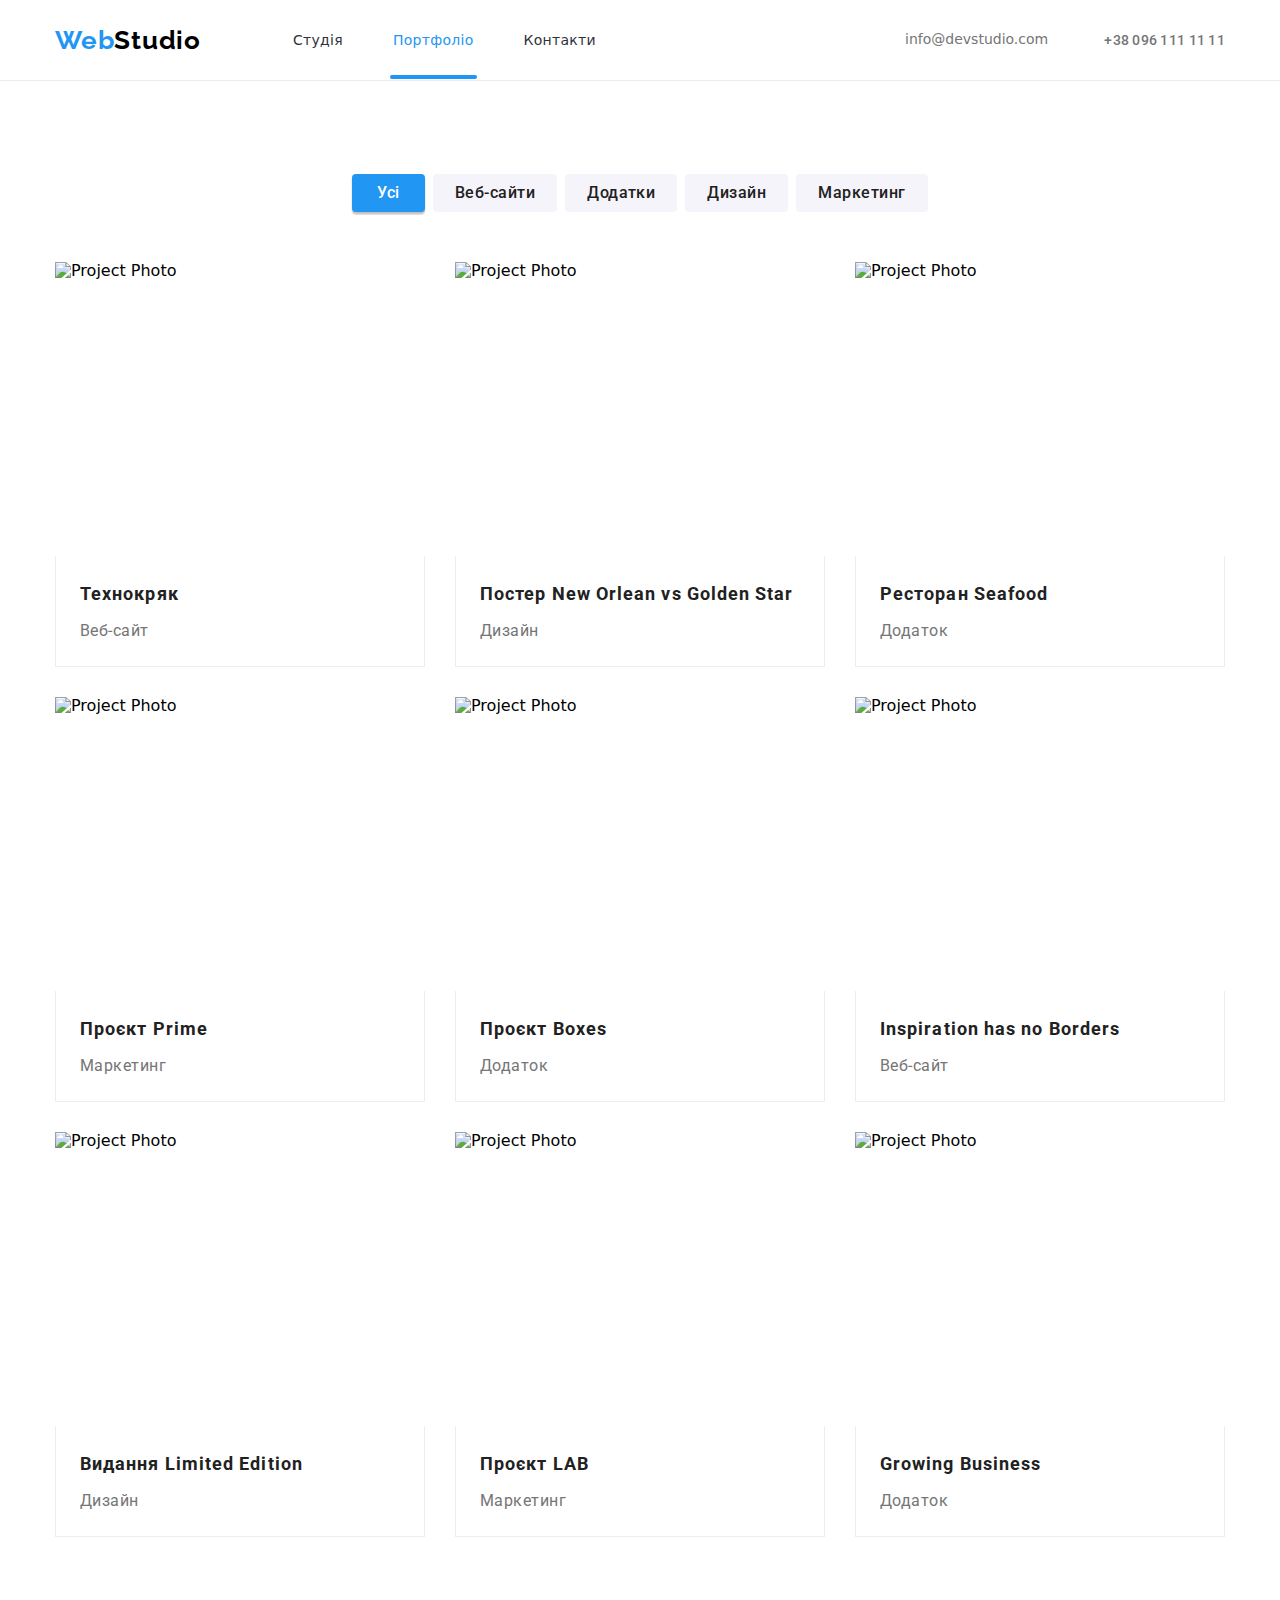
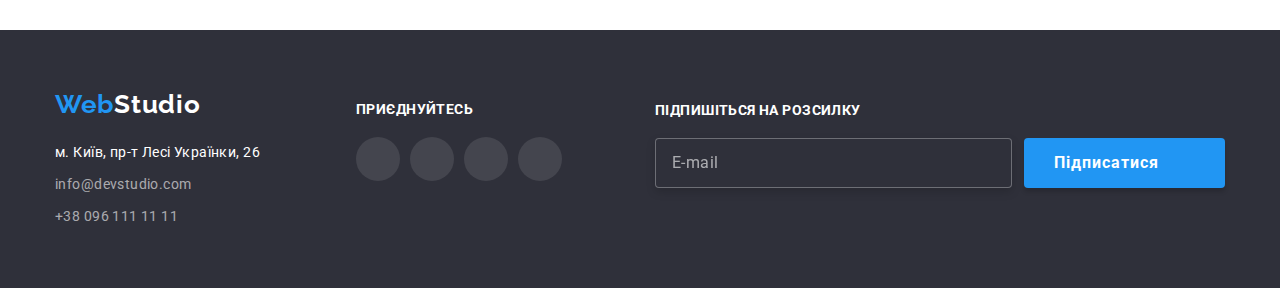
==== commit 6b5e66d5: "Pixel Perfect" ====
--- a/portfolio.html
+++ b/portfolio.html
@@ -82,6 +82,7 @@
                 <div class="portfolio__projects">
 
                     <div class="project">
+                        <div class="project__img-wrapper">Ресурс пропонує комплексні пропозиції з різним рівнем функціоналу та сервісів. Все це дозволить відвідувачу отримати вичерпні відомості про компанію чи приватну особу.</div>
                         <img class="project__img" src="./img/Portfolio/img (7).jpg" alt="Project Photo" >
                         <div class="project__title">
                             <h3 class="project__heading">Технокряк</h3>
@@ -90,6 +91,7 @@
                     </div>
 
                     <div class="project">
+                        <div class="project__img-wrapper">Ресурс пропонує комплексні пропозиції з різним рівнем функціоналу та сервісів. Все це дозволить відвідувачу отримати вичерпні відомості про компанію чи приватну особу.</div>
                         <img class="project__img" src="./img/Portfolio/img (8).jpg" alt="Project Photo" >
                         <div class="project__title">
                             <h3 class="project__heading">Постер New Orlean vs Golden Star</h3>
@@ -98,6 +100,7 @@
                     </div>
 
                     <div class="project">
+                        <div class="project__img-wrapper">Ресурс пропонує комплексні пропозиції з різним рівнем функціоналу та сервісів. Все це дозволить відвідувачу отримати вичерпні відомості про компанію чи приватну особу.</div>
                         <img class="project__img" src="./img/Portfolio/img (9).jpg" alt="Project Photo" >
                         <div class="project__title">
                             <h3 class="project__heading">Ресторан Seafood</h3>
@@ -106,6 +109,7 @@
                     </div>
 
                     <div class="project">
+                        <div class="project__img-wrapper">Ресурс пропонує комплексні пропозиції з різним рівнем функціоналу та сервісів. Все це дозволить відвідувачу отримати вичерпні відомості про компанію чи приватну особу.</div>
                         <img class="project__img" src="./img/Portfolio/img (10).jpg" alt="Project Photo" >
                         <div class="project__title">
                             <h3 class="project__heading">Проєкт Prime</h3>
@@ -114,6 +118,7 @@
                     </div>
 
                     <div class="project">
+                        <div class="project__img-wrapper">Ресурс пропонує комплексні пропозиції з різним рівнем функціоналу та сервісів. Все це дозволить відвідувачу отримати вичерпні відомості про компанію чи приватну особу.</div>
                         <img class="project__img" src="./img/Portfolio/img (11).jpg" alt="Project Photo" >
                         <div class="project__title">
                             <h3 class="project__heading">Проєкт Boxes</h3>
@@ -122,6 +127,7 @@
                     </div>
 
                     <div class="project">
+                        <div class="project__img-wrapper">Ресурс пропонує комплексні пропозиції з різним рівнем функціоналу та сервісів. Все це дозволить відвідувачу отримати вичерпні відомості про компанію чи приватну особу.</div>
                         <img class="project__img" src="./img/Portfolio/img (12).jpg" alt="Project Photo" >
                         <div class="project__title">
                             <h3 class="project__heading">Inspiration has no Borders</h3>
@@ -130,6 +136,7 @@
                     </div>
 
                     <div class="project">
+                        <div class="project__img-wrapper">Ресурс пропонує комплексні пропозиції з різним рівнем функціоналу та сервісів. Все це дозволить відвідувачу отримати вичерпні відомості про компанію чи приватну особу.</div>
                         <img class="project__img" src="./img/Portfolio/img (13).jpg" alt="Project Photo" >
                         <div class="project__title">
                             <h3 class="project__heading">Видання Limited Edition</h3>
@@ -138,6 +145,7 @@
                     </div>
 
                     <div class="project">
+                        <div class="project__img-wrapper">Ресурс пропонує комплексні пропозиції з різним рівнем функціоналу та сервісів. Все це дозволить відвідувачу отримати вичерпні відомості про компанію чи приватну особу.</div>
                         <img class="project__img" src="./img/Portfolio/img (14).jpg" alt="Project Photo" >
                         <div class="project__title">
                             <h3 class="project__heading">Проєкт LAB</h3>
@@ -146,6 +154,7 @@
                     </div>
 
                     <div class="project">
+                        <div class="project__img-wrapper">Ресурс пропонує комплексні пропозиції з різним рівнем функціоналу та сервісів. Все це дозволить відвідувачу отримати вичерпні відомості про компанію чи приватну особу.</div>
                         <img class="project__img" src="./img/Portfolio/img (15).jpg" alt="Project Photo" >
                         <div class="project__title">
                             <h3 class="project__heading">Growing Business</h3>
--- a/css/main.min.css
+++ b/css/main.min.css
@@ -1 +1 @@
-/*! modern-normalize v1.1.0 | MIT License | https://github.com/sindresorhus/modern-normalize */*,::before,::after{-webkit-box-sizing:border-box;box-sizing:border-box}html{line-height:1.15;-webkit-text-size-adjust:100%;-moz-tab-size:4;-o-tab-size:4;tab-size:4}body{margin:0;font-family:system-ui,"Segoe UI",Roboto,Helvetica,Arial,sans-serif,"Apple Color Emoji","Segoe UI Emoji"}hr{height:0;color:inherit}abbr[title]{-webkit-text-decoration:underline dotted;text-decoration:underline dotted}b,strong{font-weight:bolder}code,kbd,samp,pre{font-family:ui-monospace,SFMono-Regular,Consolas,"Liberation Mono",Menlo,monospace;font-size:1em}small{font-size:80%}sub,sup{font-size:75%;line-height:0;position:relative;vertical-align:baseline}sub{bottom:-0.25em}sup{top:-0.5em}table{text-indent:0;border-color:inherit}button,input,optgroup,select,textarea{font-family:inherit;font-size:100%;line-height:1.15;margin:0}button,select{text-transform:none}button,[type=button],[type=reset],[type=submit]{-webkit-appearance:button}::-moz-focus-inner{border-style:none;padding:0}:-moz-focusring{outline:1px dotted ButtonText}:-moz-ui-invalid{box-shadow:none}legend{padding:0}progress{vertical-align:baseline}::-webkit-inner-spin-button,::-webkit-outer-spin-button{height:auto}[type=search]{-webkit-appearance:textfield;outline-offset:-2px}::-webkit-search-decoration{-webkit-appearance:none}::-webkit-file-upload-button{-webkit-appearance:button;font:inherit}summary{display:list-item}ul,ol{padding:0;margin:0;list-style-type:none}h1,h2,h3,h4,h5,h6,p,li,a{text-decoration:none;margin:0}img{display:block;-o-object-fit:cover;object-fit:cover;-o-object-position:center;object-position:center;max-width:100%;height:auto;margin:0}textarea{font-family:"Roboto"}title--basic{font-weight:700;font-size:36px;line-height:1.16}.body{background-color:#fff;color:#212121;font-family:roboto,sans-serif;letter-spacing:.03em;margin:0}.link--interactive:focus,.link--interactive:hover{color:#2196f3}.button--interactive--active,.button--interactive:focus,.button--interactive:hover{background-color:#2196f3;color:#fff;-webkit-box-shadow:0px 3px 1px rgba(0,0,0,.1),0px 1px 2px rgba(0,0,0,.08),0px 2px 2px rgba(0,0,0,.12);box-shadow:0px 3px 1px rgba(0,0,0,.1),0px 1px 2px rgba(0,0,0,.08),0px 2px 2px rgba(0,0,0,.12)}.container{text-align:center;margin:0 auto;padding:0}@media screen and (min-width: 480px){.container{max-width:450px}}@media screen and (min-width: 768px){.container{max-width:738px}}@media screen and (min-width: 1230px){.container{max-width:1170px}}.header{border-bottom:1px solid #ececec}.header__first-wrapper{display:-webkit-box;display:-ms-flexbox;display:flex;-webkit-box-align:center;-ms-flex-align:center;align-items:center}@media screen and (min-width: 768px){.header__first-wrapper{gap:87px}}@media screen and (min-width: 1230px){.header__first-wrapper{gap:92px}}.header__container{height:60px;margin:0 auto;display:-webkit-box;display:-ms-flexbox;display:flex;-webkit-box-align:center;-ms-flex-align:center;align-items:center;-webkit-box-pack:justify;-ms-flex-pack:justify;justify-content:space-between;background-color:#fff}@media screen and (min-width: 768px){.header__container{height:80px}}.header__logo{font-family:"Raleway";font-weight:700;font-size:24px;line-height:28px;letter-spacing:.03em;color:#000}.header__logo--accent{color:#2196f3}@media screen and (min-width: 1230px){.header__logo{font-size:26px;line-height:31px}}.navigation__list{display:-webkit-box;display:-ms-flexbox;display:flex;max-width:-webkit-fill-available;max-width:-moz-available;max-width:fill-available}.navigation__item{margin-right:50px;list-style-type:none}.navigation__link{color:#2f303a;font-weight:500;font-size:14px;line-height:1.14;letter-spacing:.02em}.navigation__link:hover,.navigation__link:focus{color:#2196f3}.navigation__link.navigation__link--active{color:#2196f3}@media screen and (max-width: 767.98px){.navigation{display:none}}.contacts__info{color:#757575;display:-webkit-box;display:-ms-flexbox;display:flex;-webkit-box-align:center;-ms-flex-align:center;align-items:center;font-weight:500;font-size:14px;line-height:1.14}.contacts__info:hover .contacts__icon{fill:#2196f3}.contacts__info--phone{font-family:"Roboto";font-weight:500;font-size:14px;line-height:16px;letter-spacing:.02em}.contacts__icon{fill:#757575;margin-right:10px;margin-top:1px;scale:1.5}@media screen and (max-width: 767.98px){.contacts{display:none}}@media screen and (max-width: 1229.98px){.contacts__list{display:-webkit-box;display:-ms-flexbox;display:flex;-webkit-box-orient:vertical;-webkit-box-direction:normal;-ms-flex-direction:column;flex-direction:column;gap:10px}}@media screen and (min-width: 1230px){.contacts__list{display:-webkit-box;display:-ms-flexbox;display:flex;gap:30px}}.menu{display:-webkit-inline-box;display:-ms-inline-flexbox;display:inline-flex;margin:0;padding:0;border:none;background-color:rgba(0,0,0,0)}@media screen and (min-width: 768px){.menu{display:none}}.menu__icon-menu{width:50px}.menu__icon-cross{display:none}.menu.is-open .menu__icon-cross{display:block}.menu.is-open .menu__icon-menu{display:none}.menu__svg{padding:4px 5px}.hero{margin:0 auto}.hero__container{padding:0 15px;text-align:center;height:400px;display:-webkit-box;display:-ms-flexbox;display:flex;-webkit-box-align:center;-ms-flex-align:center;align-items:center;-webkit-box-pack:center;-ms-flex-pack:center;justify-content:center;gap:30px;-webkit-box-orient:vertical;-webkit-box-direction:normal;-ms-flex-direction:column;flex-direction:column;background-image:-webkit-gradient(linear, left top, left bottom, from(rgba(47, 48, 58, 0.4)), to(rgba(47, 48, 58, 0.4))),url("./../../../img/Studio/Img (17).jpg");background-image:linear-gradient(rgba(47, 48, 58, 0.4), rgba(47, 48, 58, 0.4)),url("./../../../img/Studio/Img (17).jpg");background-repeat:no-repeat;background-position:center;background-size:cover}@media screen and (min-width: 1230px){.hero__container{height:600px}}.hero__heading{font-family:"Roboto";font-weight:900;font-size:26px;line-height:42px;text-align:center;letter-spacing:.06em;color:#fff;text-shadow:0px 4px 4px rgba(0,0,0,.25)}@media screen and (min-width: 1230px){.hero__heading{font-size:44px;line-height:60px}}.hero__button{background:#2196f3;-webkit-box-shadow:0px 4px 4px rgba(0,0,0,.15);box-shadow:0px 4px 4px rgba(0,0,0,.15);border-radius:4px;font-family:Roboto;font-weight:700;font-size:16px;border:none;padding:10px 24px;color:#fff;letter-spacing:.06em;line-height:30px;cursor:pointer}@media screen and (min-width: 1230px){.hero__button{padding:10px 32px}}.advantages__container{margin:60px auto}@media screen and (min-width: 1230px){.advantages__container{margin:94px auto}}.advantages__icon-container{background-color:#f5f4fa;text-align:center;padding:24px 0}.advantages__header{font-family:"Roboto";font-weight:700;font-size:14px;line-height:16px;letter-spacing:.03em;text-transform:uppercase;color:#212121;padding:30px 0 10px 0;text-align:left}.advantages__text{text-align:left;font-family:"Roboto";font-weight:400;font-size:14px;line-height:24px;letter-spacing:.03em;color:#757575}@media screen and (max-width: 767px){.advantages__item:not(:last-child){margin-bottom:30px}}@media screen and (min-width: 768px){.advantages__items{display:-webkit-box;display:-ms-flexbox;display:flex;-ms-flex-wrap:wrap;flex-wrap:wrap;gap:30px}.advantages__item{width:calc(50% - 15px)}}@media screen and (min-width: 1230px){.advantages__items{display:-webkit-box;display:-ms-flexbox;display:flex;-ms-flex-wrap:wrap;flex-wrap:wrap;gap:30px}.advantages__item{width:270px}}@media screen and (max-width: 1229.98px){.specialize{display:none}}.specialize__container{margin:0 auto;text-align:center;margin-bottom:94px}.specialize__heading{font-family:"Roboto";font-weight:700;font-size:36px;line-height:42px;letter-spacing:.03em;color:#212121;padding-bottom:50px}.specialize__photos{display:-webkit-box;display:-ms-flexbox;display:flex;-webkit-box-pack:justify;-ms-flex-pack:justify;justify-content:space-between}.specialize__photo-container{position:relative}.specialize__label-container{position:absolute;bottom:0;display:-webkit-box;display:-ms-flexbox;display:flex;-webkit-box-pack:center;-ms-flex-pack:center;justify-content:center;-webkit-box-align:center;-ms-flex-align:center;align-items:center;width:100%;height:70px;background-color:rgba(47,48,58,.8)}.specialize__label{font-family:"Roboto";font-weight:700;font-size:14px;line-height:16px;letter-spacing:.03em;text-transform:uppercase;color:#fff}.team{background-color:#f5f4fa}.team__container{padding-top:60px;padding-bottom:60px}@media screen and (min-width: 1230px){.team__container{padding-top:94px;padding-bottom:94px}}.team__heading{font-family:"Roboto";font-weight:700;font-size:28px;line-height:33px;text-align:center;letter-spacing:.03em;color:#212121;padding-bottom:30px}@media screen and (min-width: 1230px){.team__heading{font-size:36px;line-height:42px;letter-spacing:.03em;color:#212121;padding-bottom:50px}}@media screen and (max-width: 767.98px){.team__card:not(:last-child){margin-bottom:30px}}.team__card{background-color:#fff;-webkit-box-shadow:0px 1px 3px rgba(0,0,0,.12),0px 1px 1px rgba(0,0,0,.14),0px 2px 1px rgba(0,0,0,.2);box-shadow:0px 1px 3px rgba(0,0,0,.12),0px 1px 1px rgba(0,0,0,.14),0px 2px 1px rgba(0,0,0,.2);border-radius:0px 0px 4px 4px;padding-bottom:30px}.team__card-photo{padding-bottom:30px}.team__card-name{padding-bottom:10px;font-family:"Roboto";font-weight:500;font-size:16px;line-height:19px;letter-spacing:.03em;color:#212121}.team__position{padding-bottom:16px;font-family:"Roboto";font-weight:400;font-size:16px;letter-spacing:.03em;color:#757575}.team__links{display:-webkit-box;display:-ms-flexbox;display:flex;-webkit-box-pack:center;-ms-flex-pack:center;justify-content:center;gap:10px}.team__link{background-color:#fff;border-radius:50%;display:-webkit-box;display:-ms-flexbox;display:flex;-webkit-box-align:center;-ms-flex-align:center;align-items:center;-webkit-box-pack:center;-ms-flex-pack:center;justify-content:center;width:44px;height:44px}.team__link:hover,.team__link:focus{background-color:#2196f3}.team__icon{fill:#afb1b8}.team__link:hover .team__icon{fill:#fff}.team__link:focus .team__icon{fill:#fff}@media screen and (min-width: 768px){.team__cards{display:-webkit-box;display:-ms-flexbox;display:flex;-ms-flex-wrap:wrap;flex-wrap:wrap;gap:30px}.team__card{width:calc(50% - 15px)}}@media screen and (min-width: 1230px){.team__cards{display:-webkit-box;display:-ms-flexbox;display:flex;-ms-flex-wrap:wrap;flex-wrap:wrap;gap:30px}.team__card{width:270px}}.footer{background-color:#2f303a}.footer__container{padding-top:60px;padding-bottom:60px;display:-webkit-box;display:-ms-flexbox;display:flex;-webkit-box-orient:vertical;-webkit-box-direction:normal;-ms-flex-direction:column;flex-direction:column;-webkit-box-align:center;-ms-flex-align:center;align-items:center;gap:93px;-webkit-box-pack:justify;-ms-flex-pack:justify;justify-content:space-between}@media screen and (min-width: 1230px){.footer__container{-webkit-box-orient:horizontal;-webkit-box-direction:normal;-ms-flex-direction:row;flex-direction:row;text-align:left}}.main-box{display:-webkit-box;display:-ms-flexbox;display:flex;gap:70px;-webkit-box-orient:vertical;-webkit-box-direction:normal;-ms-flex-direction:column;flex-direction:column}@media screen and (min-width: 768px){.main-box{gap:165px;-webkit-box-orient:horizontal;-webkit-box-direction:normal;-ms-flex-direction:row;flex-direction:row;-webkit-box-pack:center;-ms-flex-pack:center;justify-content:center}}@media screen and (min-width: 1230px){.main-box{gap:70px}}.data-box{display:-webkit-box;display:-ms-flexbox;display:flex;-webkit-box-orient:vertical;-webkit-box-direction:normal;-ms-flex-direction:column;flex-direction:column;gap:20px}.data-box__logo{font-family:Raleway;font-weight:700;font-size:26px;letter-spacing:.7px;color:#fff}.data-box__logo--accent{color:#2196f3}.contatcs-box{display:-webkit-box;display:-ms-flexbox;display:flex;-webkit-box-orient:vertical;-webkit-box-direction:normal;-ms-flex-direction:column;flex-direction:column;gap:8px;width:231px}.contatcs-box__address{font-family:"Roboto";font-weight:400;font-size:14px;line-height:24px;letter-spacing:.03em;color:#fff}.contatcs-box__info{font-family:"Roboto";font-weight:400;font-size:14px;line-height:24px;letter-spacing:.03em;color:rgba(255,255,255,.6)}.social-box{margin-top:11px;display:-webkit-box;display:-ms-flexbox;display:flex;-webkit-box-orient:vertical;-webkit-box-direction:normal;-ms-flex-direction:column;flex-direction:column;gap:20px}.social-box__heading{font-family:"Roboto";font-weight:700;font-size:14px;line-height:16px;letter-spacing:.03em;text-transform:uppercase;color:#fff}.social-box__social-links-box{display:-webkit-box;display:-ms-flexbox;display:flex;-webkit-box-pack:center;-ms-flex-pack:center;justify-content:center;gap:10px}.social-box__link{background-color:rgba(255,255,255,.1);border-radius:50%;display:-webkit-box;display:-ms-flexbox;display:flex;-webkit-box-align:center;-ms-flex-align:center;align-items:center;-webkit-box-pack:center;-ms-flex-pack:center;justify-content:center;width:44px;height:44px}.social-box__link:hover,.social-box__link:focus{background-color:#2196f3}.social-box__icon{fill:#afb1b8}.social-box__link:hover .social-box__icon{fill:#fff}.social-box__link:focus .social-box__icon{fill:#fff}.newsletter{display:-webkit-box;display:-ms-flexbox;display:flex;-webkit-box-orient:vertical;-webkit-box-direction:normal;-ms-flex-direction:column;flex-direction:column;gap:20px;width:100%}@media screen and (min-width: 768px){.newsletter{margin:auto 0;width:570px}}@media screen and (min-width: 1230px){.newsletter{margin-top:12px}}.newsletter__heading{font-family:"Roboto";font-weight:700;font-size:14px;line-height:16px;letter-spacing:.03em;text-transform:uppercase;color:#fff}.newsletter__input-container{display:-webkit-box;display:-ms-flexbox;display:flex;gap:20px;-webkit-box-orient:vertical;-webkit-box-direction:normal;-ms-flex-direction:column;flex-direction:column}@media screen and (min-width: 1230px){.newsletter__input-container{-webkit-box-orient:horizontal;-webkit-box-direction:normal;-ms-flex-direction:row;flex-direction:row;gap:12px}}.newsletter__input{background-color:#2f303a;border:1px solid rgba(255,255,255,.3);-webkit-filter:drop-shadow(0px 4px 4px rgba(0, 0, 0, 0.15));filter:drop-shadow(0px 4px 4px rgba(0, 0, 0, 0.15));border-radius:4px;padding:15px 16px 15px 16px;width:100%}.newsletter__input::-webkit-input-placeholder{font-family:"Roboto";font-weight:400;font-size:16px;line-height:20px;letter-spacing:.03em;color:rgba(255,255,255,.6)}.newsletter__input::-moz-placeholder{font-family:"Roboto";font-weight:400;font-size:16px;line-height:20px;letter-spacing:.03em;color:rgba(255,255,255,.6)}.newsletter__input:-ms-input-placeholder{font-family:"Roboto";font-weight:400;font-size:16px;line-height:20px;letter-spacing:.03em;color:rgba(255,255,255,.6)}.newsletter__input::-ms-input-placeholder{font-family:"Roboto";font-weight:400;font-size:16px;line-height:20px;letter-spacing:.03em;color:rgba(255,255,255,.6)}.newsletter__input::placeholder{font-family:"Roboto";font-weight:400;font-size:16px;line-height:20px;letter-spacing:.03em;color:rgba(255,255,255,.6)}.newsletter__button{display:-webkit-box;display:-ms-flexbox;display:flex;-webkit-box-align:center;-ms-flex-align:center;align-items:center;margin:0 auto;padding:10px 30px;background:#2196f3;-webkit-box-shadow:0px 4px 4px rgba(0,0,0,.15);box-shadow:0px 4px 4px rgba(0,0,0,.15);border-radius:4px;border:none;font-family:"Roboto";font-weight:700;font-size:16px;line-height:30px;letter-spacing:.06em;color:#fff}.newsletter__icon{margin-left:12px}@media screen and (min-width: 768px){.newsletter__input{width:450px;margin:0 auto}}.clients__container{margin:60px auto}@media screen and (min-width: 1230px){.clients__container{margin:94px auto}}.clients__heading{font-family:"Roboto";font-weight:700;font-size:28px;line-height:33px;letter-spacing:.03em;padding-bottom:30px;color:#212121}@media screen and (min-width: 1230px){.clients__heading{padding-bottom:50px;font-size:36px;line-height:42px}}.clients__wrapper{display:-webkit-box;display:-ms-flexbox;display:flex;-webkit-box-pack:center;-ms-flex-pack:center;justify-content:center;-webkit-box-align:center;-ms-flex-align:center;align-items:center;gap:30px;-ms-flex-wrap:wrap;flex-wrap:wrap}.clients__icon{fill:#afb1b8}.clients__link{display:-webkit-box;display:-ms-flexbox;display:flex;-webkit-box-align:center;-ms-flex-align:center;align-items:center;-webkit-box-pack:center;-ms-flex-pack:center;justify-content:center;height:92px;width:170px;border:1px solid #afb1b8;border-radius:4px}.clients__link:hover{border-color:#2196f3}.clients__link:hover .clients__icon{fill:#2196f3}.portfolio__container{margin:60px auto}.portfolio__projects{display:-webkit-box;display:-ms-flexbox;display:flex;-webkit-box-orient:horizontal;-webkit-box-direction:normal;-ms-flex-direction:row;flex-direction:row;-ms-flex-wrap:wrap;flex-wrap:wrap;gap:30px;-webkit-box-pack:center;-ms-flex-pack:center;justify-content:center}@media screen and (min-width: 768px){.portfolio__projects{-webkit-box-pack:left;-ms-flex-pack:left;justify-content:left}}.filters{display:-webkit-box;display:-ms-flexbox;display:flex;-webkit-box-orient:horizontal;-webkit-box-direction:normal;-ms-flex-direction:row;flex-direction:row;gap:8px;-ms-flex-wrap:wrap;flex-wrap:wrap}@media screen and (min-width: 768px){.filters{-webkit-box-pack:center;-ms-flex-pack:center;justify-content:center}}.filters-wrapper{margin-bottom:50px}.filters__button{background:#f5f4fa;border-radius:4px;font-size:16px;border:none;padding:6px 22px;color:#212121;font-family:"Roboto";font-weight:500;font-size:16px;line-height:26px;letter-spacing:.03em}.filters__button-active{border:none;background-color:#2196f3;color:#fff;-webkit-box-shadow:0px 3px 1px rgba(0,0,0,.1),0px 1px 2px rgba(0,0,0,.08),0px 2px 2px rgba(0,0,0,.12);box-shadow:0px 3px 1px rgba(0,0,0,.1),0px 1px 2px rgba(0,0,0,.08),0px 2px 2px rgba(0,0,0,.12)}.project{width:450px}.project__img{width:100%}.project:hover{-webkit-box-shadow:0px 1px 1px rgba(0,0,0,.12),0px 4px 4px rgba(0,0,0,.06),1px 4px 6px rgba(0,0,0,.16);box-shadow:0px 1px 1px rgba(0,0,0,.12),0px 4px 4px rgba(0,0,0,.06),1px 4px 6px rgba(0,0,0,.16)}.project__title{display:-webkit-box;display:-ms-flexbox;display:flex;-webkit-box-orient:vertical;-webkit-box-direction:normal;-ms-flex-direction:column;flex-direction:column;gap:4px;padding:20px 24px;border:1px solid #eee;width:100%}.project__heading{font-family:"Roboto";font-weight:700;font-size:18px;line-height:36px;letter-spacing:.06em;color:#212121}.project__type{font-family:"Roboto";font-weight:400;font-size:16px;line-height:30px;letter-spacing:.03em;color:#757575}@media screen and (min-width: 768px){.project{width:354px}}@media screen and (min-width: 1230px){.project{width:370px}}/*# sourceMappingURL=main.min.css.map */+/*! modern-normalize v1.1.0 | MIT License | https://github.com/sindresorhus/modern-normalize */*,::before,::after{-webkit-box-sizing:border-box;box-sizing:border-box}html{line-height:1.15;-webkit-text-size-adjust:100%;-moz-tab-size:4;-o-tab-size:4;tab-size:4}body{margin:0;font-family:system-ui,"Segoe UI",Roboto,Helvetica,Arial,sans-serif,"Apple Color Emoji","Segoe UI Emoji"}hr{height:0;color:inherit}abbr[title]{-webkit-text-decoration:underline dotted;text-decoration:underline dotted}b,strong{font-weight:bolder}code,kbd,samp,pre{font-family:ui-monospace,SFMono-Regular,Consolas,"Liberation Mono",Menlo,monospace;font-size:1em}small{font-size:80%}sub,sup{font-size:75%;line-height:0;position:relative;vertical-align:baseline}sub{bottom:-0.25em}sup{top:-0.5em}table{text-indent:0;border-color:inherit}button,input,optgroup,select,textarea{font-family:inherit;font-size:100%;line-height:1.15;margin:0}button,select{text-transform:none}button,[type=button],[type=reset],[type=submit]{-webkit-appearance:button}::-moz-focus-inner{border-style:none;padding:0}:-moz-focusring{outline:1px dotted ButtonText}:-moz-ui-invalid{box-shadow:none}legend{padding:0}progress{vertical-align:baseline}::-webkit-inner-spin-button,::-webkit-outer-spin-button{height:auto}[type=search]{-webkit-appearance:textfield;outline-offset:-2px}::-webkit-search-decoration{-webkit-appearance:none}::-webkit-file-upload-button{-webkit-appearance:button;font:inherit}summary{display:list-item}ul,ol{padding:0;margin:0;list-style-type:none}h1,h2,h3,h4,h5,h6,p,li,a{text-decoration:none;margin:0}img{display:block;-o-object-fit:cover;object-fit:cover;-o-object-position:center;object-position:center;max-width:100%;height:auto;margin:0}textarea{font-family:"Roboto"}title--basic{font-weight:700;font-size:36px;line-height:1.16}.body{background-color:#fff;color:#212121;font-family:roboto,sans-serif;letter-spacing:.03em;margin:0}.link--interactive:focus,.link--interactive:hover{color:#2196f3}.button--interactive--active,.button--interactive:focus,.button--interactive:hover{background-color:#2196f3;color:#fff;-webkit-box-shadow:0px 3px 1px rgba(0,0,0,.1),0px 1px 2px rgba(0,0,0,.08),0px 2px 2px rgba(0,0,0,.12);box-shadow:0px 3px 1px rgba(0,0,0,.1),0px 1px 2px rgba(0,0,0,.08),0px 2px 2px rgba(0,0,0,.12)}.container{text-align:center;margin:0 auto;padding:0}@media screen and (max-width: 479.98px){.container{padding:0 10px}}@media screen and (min-width: 480px){.container{max-width:450px}}@media screen and (min-width: 768px){.container{max-width:738px}}@media screen and (min-width: 1230px){.container{max-width:1170px}}.header{border-bottom:1px solid #ececec}.header__first-wrapper{display:-webkit-box;display:-ms-flexbox;display:flex;-webkit-box-align:center;-ms-flex-align:center;align-items:center}@media screen and (min-width: 768px){.header__first-wrapper{gap:87px}}@media screen and (min-width: 1230px){.header__first-wrapper{gap:92px}}.header__container{height:60px;margin:0 auto;display:-webkit-box;display:-ms-flexbox;display:flex;-webkit-box-align:center;-ms-flex-align:center;align-items:center;-webkit-box-pack:justify;-ms-flex-pack:justify;justify-content:space-between;background-color:#fff}@media screen and (min-width: 768px){.header__container{height:80px}}.header__logo{font-family:"Raleway";font-weight:700;font-size:24px;line-height:28px;letter-spacing:.03em;color:#000}.header__logo--accent{color:#2196f3}@media screen and (min-width: 1230px){.header__logo{font-size:26px;line-height:31px}}.navigation__list{display:-webkit-box;display:-ms-flexbox;display:flex;max-width:-webkit-fill-available;max-width:-moz-available;max-width:fill-available}.navigation__item{margin-right:50px;list-style-type:none}.navigation__link{position:relative;color:#2f303a;font-weight:500;font-size:14px;line-height:1.14;letter-spacing:.02em}.navigation__link:hover,.navigation__link:focus{color:#2196f3}.navigation__link.navigation__link--active{color:#2196f3}.navigation__link.navigation__link--active::before{content:" ";position:absolute;width:calc(100% + 6px);height:4px;bottom:-31px;left:-3px;background:#2196f3;border-radius:2px}@media screen and (max-width: 767.98px){.navigation{display:none}}.contacts__info{color:#757575;display:-webkit-box;display:-ms-flexbox;display:flex;-webkit-box-align:center;-ms-flex-align:center;align-items:center;font-weight:500;font-size:14px;line-height:1.14}.contacts__info:hover .contacts__icon{fill:#2196f3}.contacts__info--phone{font-family:"Roboto";font-weight:500;font-size:14px;line-height:16px;letter-spacing:.02em}.contacts__icon{fill:#757575;margin-right:10px;margin-top:1px;scale:1.5}@media screen and (max-width: 767.98px){.contacts{display:none}}@media screen and (max-width: 1229.98px){.contacts__list{display:-webkit-box;display:-ms-flexbox;display:flex;-webkit-box-orient:vertical;-webkit-box-direction:normal;-ms-flex-direction:column;flex-direction:column;gap:10px}}@media screen and (min-width: 1230px){.contacts__list{display:-webkit-box;display:-ms-flexbox;display:flex;gap:30px}}.menu{display:-webkit-inline-box;display:-ms-inline-flexbox;display:inline-flex;margin:0;padding:0;border:none;background-color:rgba(0,0,0,0)}@media screen and (min-width: 768px){.menu{display:none}}.menu__icon-menu{width:50px}.menu__icon-cross{display:none}.menu.is-open .menu__icon-cross{display:block}.menu.is-open .menu__icon-menu{display:none}.menu__svg{padding:4px 5px}.hero{margin:0 auto}.hero__container{padding:0 15px;text-align:center;height:400px;display:-webkit-box;display:-ms-flexbox;display:flex;-webkit-box-align:center;-ms-flex-align:center;align-items:center;-webkit-box-pack:center;-ms-flex-pack:center;justify-content:center;gap:30px;-webkit-box-orient:vertical;-webkit-box-direction:normal;-ms-flex-direction:column;flex-direction:column;background-image:-webkit-gradient(linear, left top, left bottom, from(rgba(47, 48, 58, 0.4)), to(rgba(47, 48, 58, 0.4))),url("./../../../img/Studio/Img (17).jpg");background-image:linear-gradient(rgba(47, 48, 58, 0.4), rgba(47, 48, 58, 0.4)),url("./../../../img/Studio/Img (17).jpg");background-repeat:no-repeat;background-position:center;background-size:cover}@media screen and (min-width: 1230px){.hero__container{height:600px}}.hero__heading{font-family:"Roboto";font-weight:900;font-size:26px;line-height:42px;text-align:center;letter-spacing:.06em;color:#fff;text-shadow:0px 4px 4px rgba(0,0,0,.25)}@media screen and (min-width: 1230px){.hero__heading{font-size:44px;line-height:60px}}.hero__button{background:#2196f3;-webkit-box-shadow:0px 4px 4px rgba(0,0,0,.15);box-shadow:0px 4px 4px rgba(0,0,0,.15);border-radius:4px;font-family:Roboto;font-weight:700;font-size:16px;border:none;padding:10px 24px;color:#fff;letter-spacing:.06em;line-height:30px;cursor:pointer}@media screen and (min-width: 1230px){.hero__button{padding:10px 32px}}.advantages__container{margin:60px auto}@media screen and (min-width: 1230px){.advantages__container{margin:94px auto}}.advantages__icon-container{background-color:#f5f4fa;text-align:center;padding:24px 0}.advantages__header{font-family:"Roboto";font-weight:700;font-size:14px;line-height:16px;letter-spacing:.03em;text-transform:uppercase;color:#212121;padding:30px 0 10px 0;text-align:left}@media screen and (max-width: 767.98px){.advantages__header{text-align:center}}.advantages__text{text-align:left;font-family:"Roboto";font-weight:400;font-size:14px;line-height:24px;letter-spacing:.03em;color:#757575}@media screen and (max-width: 767px){.advantages__item:not(:last-child){margin-bottom:30px}}@media screen and (min-width: 768px){.advantages__items{display:-webkit-box;display:-ms-flexbox;display:flex;-ms-flex-wrap:wrap;flex-wrap:wrap;gap:30px}.advantages__item{width:calc(50% - 15px)}}@media screen and (min-width: 1230px){.advantages__items{display:-webkit-box;display:-ms-flexbox;display:flex;-ms-flex-wrap:wrap;flex-wrap:wrap;gap:30px}.advantages__item{width:270px}}@media screen and (max-width: 1229.98px){.specialize{display:none}}.specialize__container{margin:0 auto;text-align:center;margin-bottom:94px}.specialize__heading{font-family:"Roboto";font-weight:700;font-size:36px;line-height:42px;letter-spacing:.03em;color:#212121;padding-bottom:50px}.specialize__photos{display:-webkit-box;display:-ms-flexbox;display:flex;-webkit-box-pack:justify;-ms-flex-pack:justify;justify-content:space-between}.specialize__photo-container{position:relative}.specialize__label-container{position:absolute;bottom:0;display:-webkit-box;display:-ms-flexbox;display:flex;-webkit-box-pack:center;-ms-flex-pack:center;justify-content:center;-webkit-box-align:center;-ms-flex-align:center;align-items:center;width:100%;height:70px;background-color:rgba(47,48,58,.8)}.specialize__label{font-family:"Roboto";font-weight:700;font-size:14px;line-height:16px;letter-spacing:.03em;text-transform:uppercase;color:#fff}.team{background-color:#f5f4fa}.team__container{padding-top:60px;padding-bottom:60px}@media screen and (min-width: 1230px){.team__container{padding-top:94px;padding-bottom:94px}}.team__heading{font-family:"Roboto";font-weight:700;font-size:28px;line-height:33px;text-align:center;letter-spacing:.03em;color:#212121;padding-bottom:30px}@media screen and (min-width: 1230px){.team__heading{font-size:36px;line-height:42px;letter-spacing:.03em;color:#212121;padding-bottom:50px}}@media screen and (max-width: 767.98px){.team__card:not(:last-child){margin-bottom:30px}}.team__card{background-color:#fff;-webkit-box-shadow:0px 1px 3px rgba(0,0,0,.12),0px 1px 1px rgba(0,0,0,.14),0px 2px 1px rgba(0,0,0,.2);box-shadow:0px 1px 3px rgba(0,0,0,.12),0px 1px 1px rgba(0,0,0,.14),0px 2px 1px rgba(0,0,0,.2);border-radius:0px 0px 4px 4px;padding-bottom:24px}@media screen and (min-width: 1230px){.team__card{padding-bottom:30px}}.team__card-photo{margin-bottom:30px;height:460px}@media screen and (min-width: 768px){.team__card-photo{height:374px}}@media screen and (min-width: 1230px){.team__card-photo{height:260px}}.team__card-name{padding-bottom:10px;font-family:"Roboto";font-weight:500;font-size:16px;line-height:19px;letter-spacing:.03em;color:#212121}.team__position{padding-bottom:16px;font-family:"Roboto";font-weight:400;font-size:16px;letter-spacing:.03em;color:#757575}.team__links{display:-webkit-box;display:-ms-flexbox;display:flex;-webkit-box-pack:center;-ms-flex-pack:center;justify-content:center;gap:10px}.team__link{background-color:#fff;border-radius:50%;display:-webkit-box;display:-ms-flexbox;display:flex;-webkit-box-align:center;-ms-flex-align:center;align-items:center;-webkit-box-pack:center;-ms-flex-pack:center;justify-content:center;width:44px;height:44px}.team__link:hover,.team__link:focus{background-color:#2196f3}.team__icon{fill:#afb1b8}.team__link:hover .team__icon{fill:#fff}.team__link:focus .team__icon{fill:#fff}@media screen and (min-width: 768px){.team__cards{display:-webkit-box;display:-ms-flexbox;display:flex;-ms-flex-wrap:wrap;flex-wrap:wrap;gap:30px}.team__card{width:calc(50% - 15px)}}@media screen and (min-width: 1230px){.team__cards{display:-webkit-box;display:-ms-flexbox;display:flex;-ms-flex-wrap:wrap;flex-wrap:wrap;gap:30px}.team__card{width:270px}}.footer{background-color:#2f303a}.footer__container{padding-top:60px;padding-bottom:60px;display:-webkit-box;display:-ms-flexbox;display:flex;-webkit-box-orient:vertical;-webkit-box-direction:normal;-ms-flex-direction:column;flex-direction:column;-webkit-box-align:center;-ms-flex-align:center;align-items:center;gap:60px;-webkit-box-pack:justify;-ms-flex-pack:justify;justify-content:space-between}@media screen and (min-width: 1230px){.footer__container{-webkit-box-orient:horizontal;-webkit-box-direction:normal;-ms-flex-direction:row;flex-direction:row;text-align:left}}.main-box{display:-webkit-box;display:-ms-flexbox;display:flex;gap:45px;-webkit-box-orient:vertical;-webkit-box-direction:normal;-ms-flex-direction:column;flex-direction:column}@media screen and (min-width: 768px){.main-box{gap:165px;-webkit-box-orient:horizontal;-webkit-box-direction:normal;-ms-flex-direction:row;flex-direction:row;-webkit-box-pack:center;-ms-flex-pack:center;justify-content:center}}@media screen and (min-width: 1230px){.main-box{gap:70px}}.data-box{display:-webkit-box;display:-ms-flexbox;display:flex;-webkit-box-orient:vertical;-webkit-box-direction:normal;-ms-flex-direction:column;flex-direction:column;gap:20px}.data-box__logo{font-family:Raleway;font-weight:700;font-size:26px;letter-spacing:.7px;color:#fff}.data-box__logo--accent{color:#2196f3}@media screen and (min-width: 768px)and (max-width: 1229.98px){.data-box__logo{font-size:24px;line-height:28px}}.contatcs-box{display:-webkit-box;display:-ms-flexbox;display:flex;-webkit-box-orient:vertical;-webkit-box-direction:normal;-ms-flex-direction:column;flex-direction:column;gap:8px;width:231px}.contatcs-box__address{font-family:"Roboto";font-weight:400;font-size:14px;line-height:24px;letter-spacing:.03em;color:#fff}.contatcs-box__info{font-family:"Roboto";font-weight:400;font-size:14px;line-height:24px;letter-spacing:.03em;color:rgba(255,255,255,.6)}.social-box{margin-top:11px;display:-webkit-box;display:-ms-flexbox;display:flex;-webkit-box-orient:vertical;-webkit-box-direction:normal;-ms-flex-direction:column;flex-direction:column;gap:20px}.social-box__heading{font-family:"Roboto";font-weight:700;font-size:14px;line-height:16px;letter-spacing:.03em;text-transform:uppercase;color:#fff}.social-box__social-links-box{display:-webkit-box;display:-ms-flexbox;display:flex;-webkit-box-pack:center;-ms-flex-pack:center;justify-content:center;gap:10px}.social-box__link{background-color:rgba(255,255,255,.1);border-radius:50%;display:-webkit-box;display:-ms-flexbox;display:flex;-webkit-box-align:center;-ms-flex-align:center;align-items:center;-webkit-box-pack:center;-ms-flex-pack:center;justify-content:center;width:44px;height:44px}.social-box__link:hover,.social-box__link:focus{background-color:#2196f3}.social-box__icon{fill:#afb1b8}.social-box__link:hover .social-box__icon{fill:#fff}.social-box__link:focus .social-box__icon{fill:#fff}.newsletter{display:-webkit-box;display:-ms-flexbox;display:flex;-webkit-box-orient:vertical;-webkit-box-direction:normal;-ms-flex-direction:column;flex-direction:column;gap:20px;width:100%}@media screen and (min-width: 768px){.newsletter{margin:auto 0;width:570px}}@media screen and (min-width: 1230px){.newsletter{margin-top:12px}}.newsletter__heading{font-family:"Roboto";font-weight:700;font-size:14px;line-height:16px;letter-spacing:.03em;text-transform:uppercase;color:#fff}.newsletter__input-container{display:-webkit-box;display:-ms-flexbox;display:flex;gap:20px;-webkit-box-orient:vertical;-webkit-box-direction:normal;-ms-flex-direction:column;flex-direction:column}@media screen and (min-width: 1230px){.newsletter__input-container{-webkit-box-orient:horizontal;-webkit-box-direction:normal;-ms-flex-direction:row;flex-direction:row;gap:12px}}.newsletter__input{background-color:#2f303a;border:1px solid rgba(255,255,255,.3);-webkit-filter:drop-shadow(0px 4px 4px rgba(0, 0, 0, 0.15));filter:drop-shadow(0px 4px 4px rgba(0, 0, 0, 0.15));border-radius:4px;padding:15px 16px 15px 16px;width:100%}.newsletter__input::-webkit-input-placeholder{font-family:"Roboto";font-weight:400;font-size:16px;line-height:20px;letter-spacing:.03em;color:rgba(255,255,255,.6)}.newsletter__input::-moz-placeholder{font-family:"Roboto";font-weight:400;font-size:16px;line-height:20px;letter-spacing:.03em;color:rgba(255,255,255,.6)}.newsletter__input:-ms-input-placeholder{font-family:"Roboto";font-weight:400;font-size:16px;line-height:20px;letter-spacing:.03em;color:rgba(255,255,255,.6)}.newsletter__input::-ms-input-placeholder{font-family:"Roboto";font-weight:400;font-size:16px;line-height:20px;letter-spacing:.03em;color:rgba(255,255,255,.6)}.newsletter__input::placeholder{font-family:"Roboto";font-weight:400;font-size:16px;line-height:20px;letter-spacing:.03em;color:rgba(255,255,255,.6)}.newsletter__button{display:-webkit-box;display:-ms-flexbox;display:flex;-webkit-box-align:center;-ms-flex-align:center;align-items:center;margin:0 auto;padding:10px 30px;background:#2196f3;-webkit-box-shadow:0px 4px 4px rgba(0,0,0,.15);box-shadow:0px 4px 4px rgba(0,0,0,.15);border-radius:4px;border:none;font-family:"Roboto";font-weight:700;font-size:16px;line-height:30px;letter-spacing:.06em;color:#fff}.newsletter__icon{margin-left:12px}@media screen and (min-width: 768px){.newsletter__input{width:450px;margin:0 auto}}.clients__container{margin:60px auto}@media screen and (min-width: 1230px){.clients__container{margin:94px auto}}.clients__heading{font-family:"Roboto";font-weight:700;font-size:28px;line-height:33px;letter-spacing:.03em;padding-bottom:30px;color:#212121}@media screen and (min-width: 1230px){.clients__heading{padding-bottom:50px;font-size:36px;line-height:42px}}.clients__wrapper{display:-webkit-box;display:-ms-flexbox;display:flex;-webkit-box-pack:center;-ms-flex-pack:center;justify-content:center;-webkit-box-align:center;-ms-flex-align:center;align-items:center;gap:30px;-ms-flex-wrap:wrap;flex-wrap:wrap}.clients__icon{fill:#afb1b8}.clients__link{display:-webkit-box;display:-ms-flexbox;display:flex;-webkit-box-align:center;-ms-flex-align:center;align-items:center;-webkit-box-pack:center;-ms-flex-pack:center;justify-content:center;height:92px;width:210px;border:1px solid #afb1b8;border-radius:4px}@media screen and (min-width: 768px){.clients__link{width:226px}}@media screen and (min-width: 1230px){.clients__link{width:170px}}.clients__link:hover{border-color:#2196f3}.clients__link:hover .clients__icon{fill:#2196f3}.portfolio__container{margin:60px auto}@media screen and (min-width: 1230px){.portfolio__container{margin:93px auto}}.portfolio__projects{display:-webkit-box;display:-ms-flexbox;display:flex;-webkit-box-orient:horizontal;-webkit-box-direction:normal;-ms-flex-direction:row;flex-direction:row;-ms-flex-wrap:wrap;flex-wrap:wrap;gap:30px;-webkit-box-pack:center;-ms-flex-pack:center;justify-content:center}@media screen and (min-width: 768px){.portfolio__projects{-webkit-box-pack:left;-ms-flex-pack:left;justify-content:left}}.filters{display:-webkit-box;display:-ms-flexbox;display:flex;-webkit-box-orient:horizontal;-webkit-box-direction:normal;-ms-flex-direction:row;flex-direction:row;gap:8px;-ms-flex-wrap:wrap;flex-wrap:wrap}@media screen and (min-width: 768px){.filters{-webkit-box-pack:center;-ms-flex-pack:center;justify-content:center}}.filters-wrapper{margin-bottom:50px}@media screen and (min-width: 768px)and (max-width: 1229.98px){.filters-wrapper{margin-bottom:30px}}.filters__button{background:#f5f4fa;border-radius:4px;font-size:16px;border:none;padding:6px 22px;color:#212121;font-family:"Roboto";font-weight:500;font-size:16px;line-height:26px;letter-spacing:.03em}.filters__button-active{padding:6px 25px;border:none;background-color:#2196f3;color:#fff;-webkit-box-shadow:0px 3px 1px rgba(0,0,0,.1),0px 1px 2px rgba(0,0,0,.08),0px 2px 2px rgba(0,0,0,.12);box-shadow:0px 3px 1px rgba(0,0,0,.1),0px 1px 2px rgba(0,0,0,.08),0px 2px 2px rgba(0,0,0,.12)}.project{width:450px;text-align:left;position:relative}.project__img{width:100%;height:294px}.project:hover{-webkit-box-shadow:0px 1px 1px rgba(0,0,0,.12),0px 4px 4px rgba(0,0,0,.06),1px 4px 6px rgba(0,0,0,.16);box-shadow:0px 1px 1px rgba(0,0,0,.12),0px 4px 4px rgba(0,0,0,.06),1px 4px 6px rgba(0,0,0,.16)}.project__title{display:-webkit-box;display:-ms-flexbox;display:flex;-webkit-box-orient:vertical;-webkit-box-direction:normal;-ms-flex-direction:column;flex-direction:column;gap:4px;padding:20px 24px;border:1px solid #eee;width:100%;border-top:none}.project__heading{font-family:"Roboto";font-weight:700;font-size:18px;line-height:36px;letter-spacing:.06em;color:#212121}.project__type{font-family:"Roboto";font-weight:400;font-size:16px;line-height:30px;letter-spacing:.03em;color:#757575}.project__img-wrapper{display:none}@media screen and (min-width: 768px){.project{width:354px}}@media screen and (min-width: 1230px){.project{width:370px}}.project:hover .project__img-wrapper{position:absolute;display:-webkit-box;display:-ms-flexbox;display:flex;-webkit-box-pack:center;-ms-flex-pack:center;justify-content:center;-webkit-box-align:center;-ms-flex-align:center;align-items:center;background-color:rgba(33,150,243,.9);height:294px;padding-left:24px;padding-right:24px;color:#fff;font-family:"Roboto";font-weight:400;font-size:18px;line-height:28px;letter-spacing:.03em}/*# sourceMappingURL=main.min.css.map */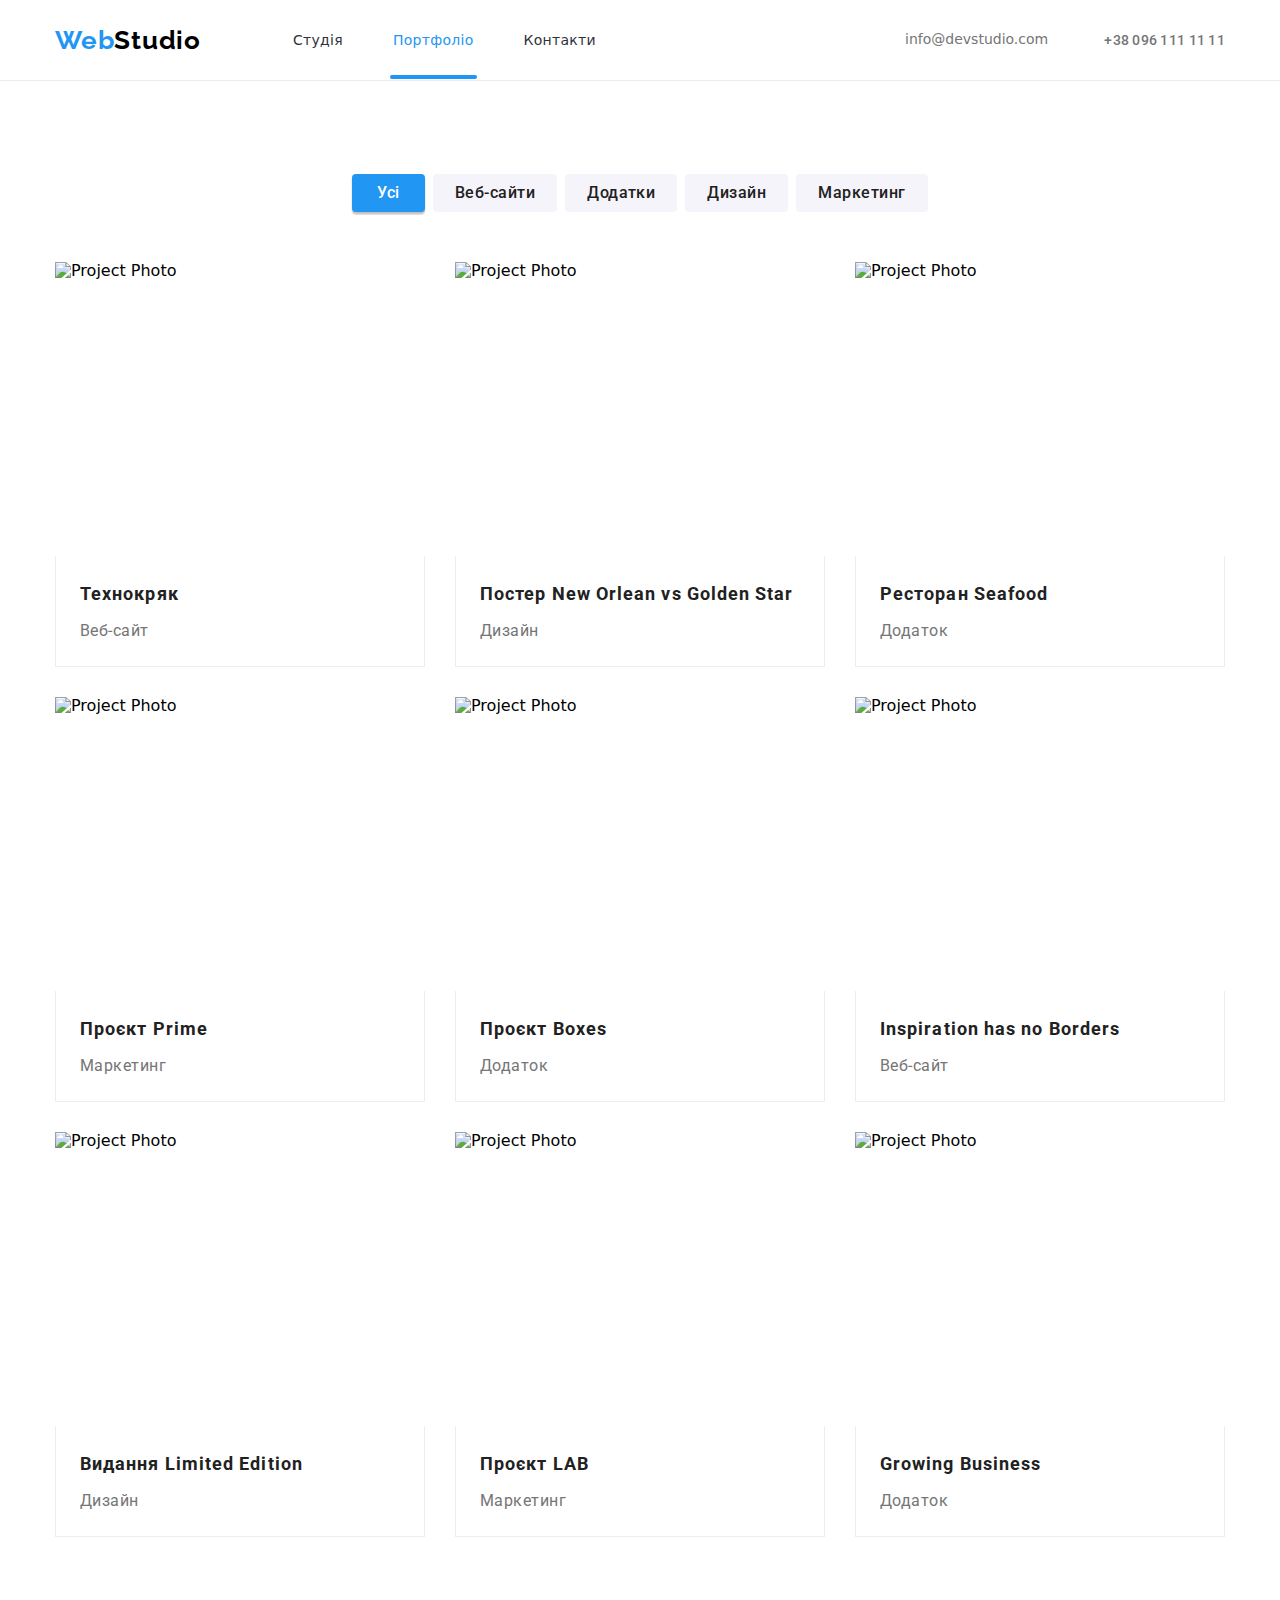
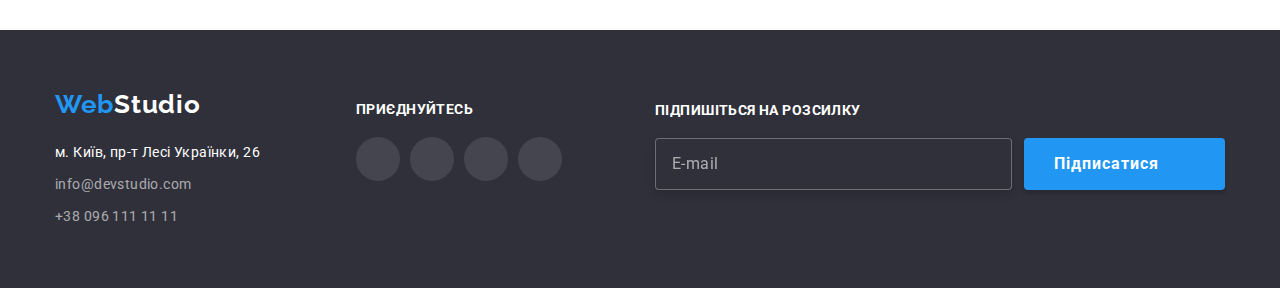
==== commit 5a5c0769: "Add Some Transitions" ====
--- a/portfolio.html
+++ b/portfolio.html
@@ -41,23 +41,23 @@
                     <li class="contacts__item">
                         <a class="contacts__info link--interactive" href="mailto:info@devstudio.com">
                             <svg class="contacts__icon" width="16" height="12">
-                                <use href="img/SVG/symbol-defs.svg#icon-modal-mail"></use>
+                              <use href="img/SVG/symbol-defs.svg#icon-modal-mail"></use>
                             </svg>info@devstudio.com</a>
                     </li>
                     <li class="contacts__item">
                         <a class="contacts__info contacts__info--phone link--interactive" href="tel:+380961111111" ><svg class="contacts__icon" width="16" height="16">
                             <use href="img/SVG/symbol-defs.svg#modal-icon-tell"></use>
-                            </svg>+38 096 111 11 11</a>
+                          </svg>+38 096 111 11 11</a>
                     </li>
                 </ul>
             </div>
 
             <button 
-                    class="menu" 
-                    type="button" 
-                    aria-expanded="false" 
-                    aria-controls="menu-container"
-                    data-menu-button >
+                 class="menu" 
+                 type="button" 
+                 aria-expanded="false" 
+                 aria-controls="menu-container"
+                 data-menu-button >
                     <svg class="menu__svg" width="40" height="40" aria-label="Переключатель мобильного меню">
                         <use class="menu__icon-menu" href="./img/SVG/icons.svg#menu"></use>
                         <use class="menu__icon-cross" href="./img/SVG/icons.svg#cross"></use>
@@ -215,7 +215,7 @@
                 <div class="newsletter__heading">Підпишіться на розсилку</div>
                 <div class="newsletter__input-container">
                     <input class="newsletter__input" type="email" name="mailing" placeholder="E-mail">
-                    <button class="newsletter__button">
+                    <button class="newsletter__button button--interactive">
                         Підписатися
                         <svg class="newsletter__icon" width="24" height="24">
                         <use href="./img/SVG/symbol-defs.svg#icon-telegram"></use>
--- a/css/main.min.css
+++ b/css/main.min.css
@@ -1 +1 @@
-/*! modern-normalize v1.1.0 | MIT License | https://github.com/sindresorhus/modern-normalize */*,::before,::after{-webkit-box-sizing:border-box;box-sizing:border-box}html{line-height:1.15;-webkit-text-size-adjust:100%;-moz-tab-size:4;-o-tab-size:4;tab-size:4}body{margin:0;font-family:system-ui,"Segoe UI",Roboto,Helvetica,Arial,sans-serif,"Apple Color Emoji","Segoe UI Emoji"}hr{height:0;color:inherit}abbr[title]{-webkit-text-decoration:underline dotted;text-decoration:underline dotted}b,strong{font-weight:bolder}code,kbd,samp,pre{font-family:ui-monospace,SFMono-Regular,Consolas,"Liberation Mono",Menlo,monospace;font-size:1em}small{font-size:80%}sub,sup{font-size:75%;line-height:0;position:relative;vertical-align:baseline}sub{bottom:-0.25em}sup{top:-0.5em}table{text-indent:0;border-color:inherit}button,input,optgroup,select,textarea{font-family:inherit;font-size:100%;line-height:1.15;margin:0}button,select{text-transform:none}button,[type=button],[type=reset],[type=submit]{-webkit-appearance:button}::-moz-focus-inner{border-style:none;padding:0}:-moz-focusring{outline:1px dotted ButtonText}:-moz-ui-invalid{box-shadow:none}legend{padding:0}progress{vertical-align:baseline}::-webkit-inner-spin-button,::-webkit-outer-spin-button{height:auto}[type=search]{-webkit-appearance:textfield;outline-offset:-2px}::-webkit-search-decoration{-webkit-appearance:none}::-webkit-file-upload-button{-webkit-appearance:button;font:inherit}summary{display:list-item}ul,ol{padding:0;margin:0;list-style-type:none}h1,h2,h3,h4,h5,h6,p,li,a{text-decoration:none;margin:0}img{display:block;-o-object-fit:cover;object-fit:cover;-o-object-position:center;object-position:center;max-width:100%;height:auto;margin:0}textarea{font-family:"Roboto"}title--basic{font-weight:700;font-size:36px;line-height:1.16}.body{background-color:#fff;color:#212121;font-family:roboto,sans-serif;letter-spacing:.03em;margin:0}.link--interactive:focus,.link--interactive:hover{color:#2196f3}.button--interactive--active,.button--interactive:focus,.button--interactive:hover{background-color:#2196f3;color:#fff;-webkit-box-shadow:0px 3px 1px rgba(0,0,0,.1),0px 1px 2px rgba(0,0,0,.08),0px 2px 2px rgba(0,0,0,.12);box-shadow:0px 3px 1px rgba(0,0,0,.1),0px 1px 2px rgba(0,0,0,.08),0px 2px 2px rgba(0,0,0,.12)}.container{text-align:center;margin:0 auto;padding:0}@media screen and (max-width: 479.98px){.container{padding:0 10px}}@media screen and (min-width: 480px){.container{max-width:450px}}@media screen and (min-width: 768px){.container{max-width:738px}}@media screen and (min-width: 1230px){.container{max-width:1170px}}.header{border-bottom:1px solid #ececec}.header__first-wrapper{display:-webkit-box;display:-ms-flexbox;display:flex;-webkit-box-align:center;-ms-flex-align:center;align-items:center}@media screen and (min-width: 768px){.header__first-wrapper{gap:87px}}@media screen and (min-width: 1230px){.header__first-wrapper{gap:92px}}.header__container{height:60px;margin:0 auto;display:-webkit-box;display:-ms-flexbox;display:flex;-webkit-box-align:center;-ms-flex-align:center;align-items:center;-webkit-box-pack:justify;-ms-flex-pack:justify;justify-content:space-between;background-color:#fff}@media screen and (min-width: 768px){.header__container{height:80px}}.header__logo{font-family:"Raleway";font-weight:700;font-size:24px;line-height:28px;letter-spacing:.03em;color:#000}.header__logo--accent{color:#2196f3}@media screen and (min-width: 1230px){.header__logo{font-size:26px;line-height:31px}}.navigation__list{display:-webkit-box;display:-ms-flexbox;display:flex;max-width:-webkit-fill-available;max-width:-moz-available;max-width:fill-available}.navigation__item{margin-right:50px;list-style-type:none}.navigation__link{position:relative;color:#2f303a;font-weight:500;font-size:14px;line-height:1.14;letter-spacing:.02em}.navigation__link:hover,.navigation__link:focus{color:#2196f3}.navigation__link.navigation__link--active{color:#2196f3}.navigation__link.navigation__link--active::before{content:" ";position:absolute;width:calc(100% + 6px);height:4px;bottom:-31px;left:-3px;background:#2196f3;border-radius:2px}@media screen and (max-width: 767.98px){.navigation{display:none}}.contacts__info{color:#757575;display:-webkit-box;display:-ms-flexbox;display:flex;-webkit-box-align:center;-ms-flex-align:center;align-items:center;font-weight:500;font-size:14px;line-height:1.14}.contacts__info:hover .contacts__icon{fill:#2196f3}.contacts__info--phone{font-family:"Roboto";font-weight:500;font-size:14px;line-height:16px;letter-spacing:.02em}.contacts__icon{fill:#757575;margin-right:10px;margin-top:1px;scale:1.5}@media screen and (max-width: 767.98px){.contacts{display:none}}@media screen and (max-width: 1229.98px){.contacts__list{display:-webkit-box;display:-ms-flexbox;display:flex;-webkit-box-orient:vertical;-webkit-box-direction:normal;-ms-flex-direction:column;flex-direction:column;gap:10px}}@media screen and (min-width: 1230px){.contacts__list{display:-webkit-box;display:-ms-flexbox;display:flex;gap:30px}}.menu{display:-webkit-inline-box;display:-ms-inline-flexbox;display:inline-flex;margin:0;padding:0;border:none;background-color:rgba(0,0,0,0)}@media screen and (min-width: 768px){.menu{display:none}}.menu__icon-menu{width:50px}.menu__icon-cross{display:none}.menu.is-open .menu__icon-cross{display:block}.menu.is-open .menu__icon-menu{display:none}.menu__svg{padding:4px 5px}.hero{margin:0 auto}.hero__container{padding:0 15px;text-align:center;height:400px;display:-webkit-box;display:-ms-flexbox;display:flex;-webkit-box-align:center;-ms-flex-align:center;align-items:center;-webkit-box-pack:center;-ms-flex-pack:center;justify-content:center;gap:30px;-webkit-box-orient:vertical;-webkit-box-direction:normal;-ms-flex-direction:column;flex-direction:column;background-image:-webkit-gradient(linear, left top, left bottom, from(rgba(47, 48, 58, 0.4)), to(rgba(47, 48, 58, 0.4))),url("./../../../img/Studio/Img (17).jpg");background-image:linear-gradient(rgba(47, 48, 58, 0.4), rgba(47, 48, 58, 0.4)),url("./../../../img/Studio/Img (17).jpg");background-repeat:no-repeat;background-position:center;background-size:cover}@media screen and (min-width: 1230px){.hero__container{height:600px}}.hero__heading{font-family:"Roboto";font-weight:900;font-size:26px;line-height:42px;text-align:center;letter-spacing:.06em;color:#fff;text-shadow:0px 4px 4px rgba(0,0,0,.25)}@media screen and (min-width: 1230px){.hero__heading{font-size:44px;line-height:60px}}.hero__button{background:#2196f3;-webkit-box-shadow:0px 4px 4px rgba(0,0,0,.15);box-shadow:0px 4px 4px rgba(0,0,0,.15);border-radius:4px;font-family:Roboto;font-weight:700;font-size:16px;border:none;padding:10px 24px;color:#fff;letter-spacing:.06em;line-height:30px;cursor:pointer}@media screen and (min-width: 1230px){.hero__button{padding:10px 32px}}.advantages__container{margin:60px auto}@media screen and (min-width: 1230px){.advantages__container{margin:94px auto}}.advantages__icon-container{background-color:#f5f4fa;text-align:center;padding:24px 0}.advantages__header{font-family:"Roboto";font-weight:700;font-size:14px;line-height:16px;letter-spacing:.03em;text-transform:uppercase;color:#212121;padding:30px 0 10px 0;text-align:left}@media screen and (max-width: 767.98px){.advantages__header{text-align:center}}.advantages__text{text-align:left;font-family:"Roboto";font-weight:400;font-size:14px;line-height:24px;letter-spacing:.03em;color:#757575}@media screen and (max-width: 767px){.advantages__item:not(:last-child){margin-bottom:30px}}@media screen and (min-width: 768px){.advantages__items{display:-webkit-box;display:-ms-flexbox;display:flex;-ms-flex-wrap:wrap;flex-wrap:wrap;gap:30px}.advantages__item{width:calc(50% - 15px)}}@media screen and (min-width: 1230px){.advantages__items{display:-webkit-box;display:-ms-flexbox;display:flex;-ms-flex-wrap:wrap;flex-wrap:wrap;gap:30px}.advantages__item{width:270px}}@media screen and (max-width: 1229.98px){.specialize{display:none}}.specialize__container{margin:0 auto;text-align:center;margin-bottom:94px}.specialize__heading{font-family:"Roboto";font-weight:700;font-size:36px;line-height:42px;letter-spacing:.03em;color:#212121;padding-bottom:50px}.specialize__photos{display:-webkit-box;display:-ms-flexbox;display:flex;-webkit-box-pack:justify;-ms-flex-pack:justify;justify-content:space-between}.specialize__photo-container{position:relative}.specialize__label-container{position:absolute;bottom:0;display:-webkit-box;display:-ms-flexbox;display:flex;-webkit-box-pack:center;-ms-flex-pack:center;justify-content:center;-webkit-box-align:center;-ms-flex-align:center;align-items:center;width:100%;height:70px;background-color:rgba(47,48,58,.8)}.specialize__label{font-family:"Roboto";font-weight:700;font-size:14px;line-height:16px;letter-spacing:.03em;text-transform:uppercase;color:#fff}.team{background-color:#f5f4fa}.team__container{padding-top:60px;padding-bottom:60px}@media screen and (min-width: 1230px){.team__container{padding-top:94px;padding-bottom:94px}}.team__heading{font-family:"Roboto";font-weight:700;font-size:28px;line-height:33px;text-align:center;letter-spacing:.03em;color:#212121;padding-bottom:30px}@media screen and (min-width: 1230px){.team__heading{font-size:36px;line-height:42px;letter-spacing:.03em;color:#212121;padding-bottom:50px}}@media screen and (max-width: 767.98px){.team__card:not(:last-child){margin-bottom:30px}}.team__card{background-color:#fff;-webkit-box-shadow:0px 1px 3px rgba(0,0,0,.12),0px 1px 1px rgba(0,0,0,.14),0px 2px 1px rgba(0,0,0,.2);box-shadow:0px 1px 3px rgba(0,0,0,.12),0px 1px 1px rgba(0,0,0,.14),0px 2px 1px rgba(0,0,0,.2);border-radius:0px 0px 4px 4px;padding-bottom:24px}@media screen and (min-width: 1230px){.team__card{padding-bottom:30px}}.team__card-photo{margin-bottom:30px;height:460px}@media screen and (min-width: 768px){.team__card-photo{height:374px}}@media screen and (min-width: 1230px){.team__card-photo{height:260px}}.team__card-name{padding-bottom:10px;font-family:"Roboto";font-weight:500;font-size:16px;line-height:19px;letter-spacing:.03em;color:#212121}.team__position{padding-bottom:16px;font-family:"Roboto";font-weight:400;font-size:16px;letter-spacing:.03em;color:#757575}.team__links{display:-webkit-box;display:-ms-flexbox;display:flex;-webkit-box-pack:center;-ms-flex-pack:center;justify-content:center;gap:10px}.team__link{background-color:#fff;border-radius:50%;display:-webkit-box;display:-ms-flexbox;display:flex;-webkit-box-align:center;-ms-flex-align:center;align-items:center;-webkit-box-pack:center;-ms-flex-pack:center;justify-content:center;width:44px;height:44px}.team__link:hover,.team__link:focus{background-color:#2196f3}.team__icon{fill:#afb1b8}.team__link:hover .team__icon{fill:#fff}.team__link:focus .team__icon{fill:#fff}@media screen and (min-width: 768px){.team__cards{display:-webkit-box;display:-ms-flexbox;display:flex;-ms-flex-wrap:wrap;flex-wrap:wrap;gap:30px}.team__card{width:calc(50% - 15px)}}@media screen and (min-width: 1230px){.team__cards{display:-webkit-box;display:-ms-flexbox;display:flex;-ms-flex-wrap:wrap;flex-wrap:wrap;gap:30px}.team__card{width:270px}}.footer{background-color:#2f303a}.footer__container{padding-top:60px;padding-bottom:60px;display:-webkit-box;display:-ms-flexbox;display:flex;-webkit-box-orient:vertical;-webkit-box-direction:normal;-ms-flex-direction:column;flex-direction:column;-webkit-box-align:center;-ms-flex-align:center;align-items:center;gap:60px;-webkit-box-pack:justify;-ms-flex-pack:justify;justify-content:space-between}@media screen and (min-width: 1230px){.footer__container{-webkit-box-orient:horizontal;-webkit-box-direction:normal;-ms-flex-direction:row;flex-direction:row;text-align:left}}.main-box{display:-webkit-box;display:-ms-flexbox;display:flex;gap:45px;-webkit-box-orient:vertical;-webkit-box-direction:normal;-ms-flex-direction:column;flex-direction:column}@media screen and (min-width: 768px){.main-box{gap:165px;-webkit-box-orient:horizontal;-webkit-box-direction:normal;-ms-flex-direction:row;flex-direction:row;-webkit-box-pack:center;-ms-flex-pack:center;justify-content:center}}@media screen and (min-width: 1230px){.main-box{gap:70px}}.data-box{display:-webkit-box;display:-ms-flexbox;display:flex;-webkit-box-orient:vertical;-webkit-box-direction:normal;-ms-flex-direction:column;flex-direction:column;gap:20px}.data-box__logo{font-family:Raleway;font-weight:700;font-size:26px;letter-spacing:.7px;color:#fff}.data-box__logo--accent{color:#2196f3}@media screen and (min-width: 768px)and (max-width: 1229.98px){.data-box__logo{font-size:24px;line-height:28px}}.contatcs-box{display:-webkit-box;display:-ms-flexbox;display:flex;-webkit-box-orient:vertical;-webkit-box-direction:normal;-ms-flex-direction:column;flex-direction:column;gap:8px;width:231px}.contatcs-box__address{font-family:"Roboto";font-weight:400;font-size:14px;line-height:24px;letter-spacing:.03em;color:#fff}.contatcs-box__info{font-family:"Roboto";font-weight:400;font-size:14px;line-height:24px;letter-spacing:.03em;color:rgba(255,255,255,.6)}.social-box{margin-top:11px;display:-webkit-box;display:-ms-flexbox;display:flex;-webkit-box-orient:vertical;-webkit-box-direction:normal;-ms-flex-direction:column;flex-direction:column;gap:20px}.social-box__heading{font-family:"Roboto";font-weight:700;font-size:14px;line-height:16px;letter-spacing:.03em;text-transform:uppercase;color:#fff}.social-box__social-links-box{display:-webkit-box;display:-ms-flexbox;display:flex;-webkit-box-pack:center;-ms-flex-pack:center;justify-content:center;gap:10px}.social-box__link{background-color:rgba(255,255,255,.1);border-radius:50%;display:-webkit-box;display:-ms-flexbox;display:flex;-webkit-box-align:center;-ms-flex-align:center;align-items:center;-webkit-box-pack:center;-ms-flex-pack:center;justify-content:center;width:44px;height:44px}.social-box__link:hover,.social-box__link:focus{background-color:#2196f3}.social-box__icon{fill:#afb1b8}.social-box__link:hover .social-box__icon{fill:#fff}.social-box__link:focus .social-box__icon{fill:#fff}.newsletter{display:-webkit-box;display:-ms-flexbox;display:flex;-webkit-box-orient:vertical;-webkit-box-direction:normal;-ms-flex-direction:column;flex-direction:column;gap:20px;width:100%}@media screen and (min-width: 768px){.newsletter{margin:auto 0;width:570px}}@media screen and (min-width: 1230px){.newsletter{margin-top:12px}}.newsletter__heading{font-family:"Roboto";font-weight:700;font-size:14px;line-height:16px;letter-spacing:.03em;text-transform:uppercase;color:#fff}.newsletter__input-container{display:-webkit-box;display:-ms-flexbox;display:flex;gap:20px;-webkit-box-orient:vertical;-webkit-box-direction:normal;-ms-flex-direction:column;flex-direction:column}@media screen and (min-width: 1230px){.newsletter__input-container{-webkit-box-orient:horizontal;-webkit-box-direction:normal;-ms-flex-direction:row;flex-direction:row;gap:12px}}.newsletter__input{background-color:#2f303a;border:1px solid rgba(255,255,255,.3);-webkit-filter:drop-shadow(0px 4px 4px rgba(0, 0, 0, 0.15));filter:drop-shadow(0px 4px 4px rgba(0, 0, 0, 0.15));border-radius:4px;padding:15px 16px 15px 16px;width:100%}.newsletter__input::-webkit-input-placeholder{font-family:"Roboto";font-weight:400;font-size:16px;line-height:20px;letter-spacing:.03em;color:rgba(255,255,255,.6)}.newsletter__input::-moz-placeholder{font-family:"Roboto";font-weight:400;font-size:16px;line-height:20px;letter-spacing:.03em;color:rgba(255,255,255,.6)}.newsletter__input:-ms-input-placeholder{font-family:"Roboto";font-weight:400;font-size:16px;line-height:20px;letter-spacing:.03em;color:rgba(255,255,255,.6)}.newsletter__input::-ms-input-placeholder{font-family:"Roboto";font-weight:400;font-size:16px;line-height:20px;letter-spacing:.03em;color:rgba(255,255,255,.6)}.newsletter__input::placeholder{font-family:"Roboto";font-weight:400;font-size:16px;line-height:20px;letter-spacing:.03em;color:rgba(255,255,255,.6)}.newsletter__button{display:-webkit-box;display:-ms-flexbox;display:flex;-webkit-box-align:center;-ms-flex-align:center;align-items:center;margin:0 auto;padding:10px 30px;background:#2196f3;-webkit-box-shadow:0px 4px 4px rgba(0,0,0,.15);box-shadow:0px 4px 4px rgba(0,0,0,.15);border-radius:4px;border:none;font-family:"Roboto";font-weight:700;font-size:16px;line-height:30px;letter-spacing:.06em;color:#fff}.newsletter__icon{margin-left:12px}@media screen and (min-width: 768px){.newsletter__input{width:450px;margin:0 auto}}.clients__container{margin:60px auto}@media screen and (min-width: 1230px){.clients__container{margin:94px auto}}.clients__heading{font-family:"Roboto";font-weight:700;font-size:28px;line-height:33px;letter-spacing:.03em;padding-bottom:30px;color:#212121}@media screen and (min-width: 1230px){.clients__heading{padding-bottom:50px;font-size:36px;line-height:42px}}.clients__wrapper{display:-webkit-box;display:-ms-flexbox;display:flex;-webkit-box-pack:center;-ms-flex-pack:center;justify-content:center;-webkit-box-align:center;-ms-flex-align:center;align-items:center;gap:30px;-ms-flex-wrap:wrap;flex-wrap:wrap}.clients__icon{fill:#afb1b8}.clients__link{display:-webkit-box;display:-ms-flexbox;display:flex;-webkit-box-align:center;-ms-flex-align:center;align-items:center;-webkit-box-pack:center;-ms-flex-pack:center;justify-content:center;height:92px;width:210px;border:1px solid #afb1b8;border-radius:4px}@media screen and (min-width: 768px){.clients__link{width:226px}}@media screen and (min-width: 1230px){.clients__link{width:170px}}.clients__link:hover{border-color:#2196f3}.clients__link:hover .clients__icon{fill:#2196f3}.portfolio__container{margin:60px auto}@media screen and (min-width: 1230px){.portfolio__container{margin:93px auto}}.portfolio__projects{display:-webkit-box;display:-ms-flexbox;display:flex;-webkit-box-orient:horizontal;-webkit-box-direction:normal;-ms-flex-direction:row;flex-direction:row;-ms-flex-wrap:wrap;flex-wrap:wrap;gap:30px;-webkit-box-pack:center;-ms-flex-pack:center;justify-content:center}@media screen and (min-width: 768px){.portfolio__projects{-webkit-box-pack:left;-ms-flex-pack:left;justify-content:left}}.filters{display:-webkit-box;display:-ms-flexbox;display:flex;-webkit-box-orient:horizontal;-webkit-box-direction:normal;-ms-flex-direction:row;flex-direction:row;gap:8px;-ms-flex-wrap:wrap;flex-wrap:wrap}@media screen and (min-width: 768px){.filters{-webkit-box-pack:center;-ms-flex-pack:center;justify-content:center}}.filters-wrapper{margin-bottom:50px}@media screen and (min-width: 768px)and (max-width: 1229.98px){.filters-wrapper{margin-bottom:30px}}.filters__button{background:#f5f4fa;border-radius:4px;font-size:16px;border:none;padding:6px 22px;color:#212121;font-family:"Roboto";font-weight:500;font-size:16px;line-height:26px;letter-spacing:.03em}.filters__button-active{padding:6px 25px;border:none;background-color:#2196f3;color:#fff;-webkit-box-shadow:0px 3px 1px rgba(0,0,0,.1),0px 1px 2px rgba(0,0,0,.08),0px 2px 2px rgba(0,0,0,.12);box-shadow:0px 3px 1px rgba(0,0,0,.1),0px 1px 2px rgba(0,0,0,.08),0px 2px 2px rgba(0,0,0,.12)}.project{width:450px;text-align:left;position:relative}.project__img{width:100%;height:294px}.project:hover{-webkit-box-shadow:0px 1px 1px rgba(0,0,0,.12),0px 4px 4px rgba(0,0,0,.06),1px 4px 6px rgba(0,0,0,.16);box-shadow:0px 1px 1px rgba(0,0,0,.12),0px 4px 4px rgba(0,0,0,.06),1px 4px 6px rgba(0,0,0,.16)}.project__title{display:-webkit-box;display:-ms-flexbox;display:flex;-webkit-box-orient:vertical;-webkit-box-direction:normal;-ms-flex-direction:column;flex-direction:column;gap:4px;padding:20px 24px;border:1px solid #eee;width:100%;border-top:none}.project__heading{font-family:"Roboto";font-weight:700;font-size:18px;line-height:36px;letter-spacing:.06em;color:#212121}.project__type{font-family:"Roboto";font-weight:400;font-size:16px;line-height:30px;letter-spacing:.03em;color:#757575}.project__img-wrapper{display:none}@media screen and (min-width: 768px){.project{width:354px}}@media screen and (min-width: 1230px){.project{width:370px}}.project:hover .project__img-wrapper{position:absolute;display:-webkit-box;display:-ms-flexbox;display:flex;-webkit-box-pack:center;-ms-flex-pack:center;justify-content:center;-webkit-box-align:center;-ms-flex-align:center;align-items:center;background-color:rgba(33,150,243,.9);height:294px;padding-left:24px;padding-right:24px;color:#fff;font-family:"Roboto";font-weight:400;font-size:18px;line-height:28px;letter-spacing:.03em}/*# sourceMappingURL=main.min.css.map */+/*! modern-normalize v1.1.0 | MIT License | https://github.com/sindresorhus/modern-normalize */*,::before,::after{-webkit-box-sizing:border-box;box-sizing:border-box}html{line-height:1.15;-webkit-text-size-adjust:100%;-moz-tab-size:4;-o-tab-size:4;tab-size:4}body{margin:0;font-family:system-ui,"Segoe UI",Roboto,Helvetica,Arial,sans-serif,"Apple Color Emoji","Segoe UI Emoji"}hr{height:0;color:inherit}abbr[title]{-webkit-text-decoration:underline dotted;text-decoration:underline dotted}b,strong{font-weight:bolder}code,kbd,samp,pre{font-family:ui-monospace,SFMono-Regular,Consolas,"Liberation Mono",Menlo,monospace;font-size:1em}small{font-size:80%}sub,sup{font-size:75%;line-height:0;position:relative;vertical-align:baseline}sub{bottom:-0.25em}sup{top:-0.5em}table{text-indent:0;border-color:inherit}button,input,optgroup,select,textarea{font-family:inherit;font-size:100%;line-height:1.15;margin:0}button,select{text-transform:none}button,[type=button],[type=reset],[type=submit]{-webkit-appearance:button}::-moz-focus-inner{border-style:none;padding:0}:-moz-focusring{outline:1px dotted ButtonText}:-moz-ui-invalid{box-shadow:none}legend{padding:0}progress{vertical-align:baseline}::-webkit-inner-spin-button,::-webkit-outer-spin-button{height:auto}[type=search]{-webkit-appearance:textfield;outline-offset:-2px}::-webkit-search-decoration{-webkit-appearance:none}::-webkit-file-upload-button{-webkit-appearance:button;font:inherit}summary{display:list-item}ul,ol{padding:0;margin:0;list-style-type:none}h1,h2,h3,h4,h5,h6,p,li,a{text-decoration:none;margin:0}img{display:block;-o-object-fit:cover;object-fit:cover;-o-object-position:center;object-position:center;max-width:100%;height:auto;margin:0}textarea{font-family:"Roboto"}title--basic{font-weight:700;font-size:36px;line-height:1.16}.body{background-color:#fff;color:#212121;font-family:roboto,sans-serif;letter-spacing:.03em;margin:0}.link--interactive{-webkit-transition:all .2s ease-in-out;transition:all .2s ease-in-out}.link--interactive:focus,.link--interactive:hover{color:#2196f3}.button--interactive{-webkit-transition:all .1s ease-in-out;transition:all .1s ease-in-out}.button--interactive--active,.button--interactive:focus,.button--interactive:hover{scale:1.02;background-color:#2196f3;color:#fff;-webkit-box-shadow:0px 3px 1px rgba(0,0,0,.1),0px 1px 2px rgba(0,0,0,.08),0px 2px 2px rgba(0,0,0,.12);box-shadow:0px 3px 1px rgba(0,0,0,.1),0px 1px 2px rgba(0,0,0,.08),0px 2px 2px rgba(0,0,0,.12)}.button--interactive:active{scale:.97}.container{text-align:center;margin:0 auto;padding:0}@media screen and (max-width: 479.98px){.container{padding:0 10px}}@media screen and (min-width: 480px){.container{max-width:450px}}@media screen and (min-width: 768px){.container{max-width:738px}}@media screen and (min-width: 1230px){.container{max-width:1170px}}.header{border-bottom:1px solid #ececec}.header__first-wrapper{display:-webkit-box;display:-ms-flexbox;display:flex;-webkit-box-align:center;-ms-flex-align:center;align-items:center}@media screen and (min-width: 768px){.header__first-wrapper{gap:87px}}@media screen and (min-width: 1230px){.header__first-wrapper{gap:92px}}.header__container{height:60px;margin:0 auto;display:-webkit-box;display:-ms-flexbox;display:flex;-webkit-box-align:center;-ms-flex-align:center;align-items:center;-webkit-box-pack:justify;-ms-flex-pack:justify;justify-content:space-between;background-color:#fff}@media screen and (min-width: 768px){.header__container{height:80px}}.header__logo{font-family:"Raleway";font-weight:700;font-size:24px;line-height:28px;letter-spacing:.03em;color:#000}.header__logo--accent{color:#2196f3}@media screen and (min-width: 1230px){.header__logo{font-size:26px;line-height:31px}}.navigation__list{display:-webkit-box;display:-ms-flexbox;display:flex;max-width:-webkit-fill-available;max-width:-moz-available;max-width:fill-available}.navigation__item{margin-right:50px;list-style-type:none}.navigation__link{position:relative;color:#2f303a;font-weight:500;font-size:14px;line-height:1.14;letter-spacing:.02em;-webkit-transition:all .2s ease-in-out;transition:all .2s ease-in-out}.navigation__link:hover,.navigation__link:focus{color:#2196f3}.navigation__link.navigation__link--active{color:#2196f3}.navigation__link.navigation__link--active::before{content:" ";position:absolute;width:calc(100% + 6px);height:4px;bottom:-31px;left:-3px;background:#2196f3;border-radius:2px}@media screen and (max-width: 767.98px){.navigation{display:none}}.contacts__info{color:#757575;display:-webkit-box;display:-ms-flexbox;display:flex;-webkit-box-align:center;-ms-flex-align:center;align-items:center;font-weight:500;font-size:14px;line-height:1.14}.contacts__info:hover .contacts__icon{fill:#2196f3}.contacts__info--phone{font-family:"Roboto";font-weight:500;font-size:14px;line-height:16px;letter-spacing:.02em}.contacts__icon{-webkit-transition:all .2s ease-in-out;transition:all .2s ease-in-out;fill:#757575;margin-right:10px;margin-top:1px;scale:1.5}@media screen and (max-width: 767.98px){.contacts{display:none}}@media screen and (max-width: 1229.98px){.contacts__list{display:-webkit-box;display:-ms-flexbox;display:flex;-webkit-box-orient:vertical;-webkit-box-direction:normal;-ms-flex-direction:column;flex-direction:column;gap:10px}}@media screen and (min-width: 1230px){.contacts__list{display:-webkit-box;display:-ms-flexbox;display:flex;gap:30px}}.menu{display:-webkit-inline-box;display:-ms-inline-flexbox;display:inline-flex;margin:0;padding:0;border:none;background-color:rgba(0,0,0,0)}@media screen and (min-width: 768px){.menu{display:none}}.menu__icon-menu{width:50px}.menu__icon-cross{display:none}.menu.is-open .menu__icon-cross{display:block}.menu.is-open .menu__icon-menu{display:none}.menu__svg{padding:4px 5px}.hero{margin:0 auto}.hero__container{padding:0 15px;text-align:center;height:400px;display:-webkit-box;display:-ms-flexbox;display:flex;-webkit-box-align:center;-ms-flex-align:center;align-items:center;-webkit-box-pack:center;-ms-flex-pack:center;justify-content:center;gap:30px;-webkit-box-orient:vertical;-webkit-box-direction:normal;-ms-flex-direction:column;flex-direction:column;background-image:-webkit-gradient(linear, left top, left bottom, from(rgba(47, 48, 58, 0.4)), to(rgba(47, 48, 58, 0.4))),url("./../../../img/Studio/Img (17).jpg");background-image:linear-gradient(rgba(47, 48, 58, 0.4), rgba(47, 48, 58, 0.4)),url("./../../../img/Studio/Img (17).jpg");background-repeat:no-repeat;background-position:center;background-size:cover}@media screen and (min-width: 1230px){.hero__container{height:600px}}.hero__heading{font-family:"Roboto";font-weight:900;font-size:26px;line-height:42px;text-align:center;letter-spacing:.06em;color:#fff;text-shadow:0px 4px 4px rgba(0,0,0,.25)}@media screen and (min-width: 1230px){.hero__heading{font-size:44px;line-height:60px}}.hero__button{background:#2196f3;-webkit-box-shadow:0px 4px 4px rgba(0,0,0,.15);box-shadow:0px 4px 4px rgba(0,0,0,.15);border-radius:4px;font-family:Roboto;font-weight:700;font-size:16px;border:none;padding:10px 24px;color:#fff;letter-spacing:.06em;line-height:30px;cursor:pointer}@media screen and (min-width: 1230px){.hero__button{padding:10px 32px}}.advantages__container{margin:60px auto}@media screen and (min-width: 1230px){.advantages__container{margin:94px auto}}.advantages__icon-container{background-color:#f5f4fa;text-align:center;padding:24px 0}.advantages__header{font-family:"Roboto";font-weight:700;font-size:14px;line-height:16px;letter-spacing:.03em;text-transform:uppercase;color:#212121;padding:30px 0 10px 0;text-align:left}@media screen and (max-width: 767.98px){.advantages__header{text-align:center}}.advantages__text{text-align:left;font-family:"Roboto";font-weight:400;font-size:14px;line-height:24px;letter-spacing:.03em;color:#757575}@media screen and (max-width: 767px){.advantages__item:not(:last-child){margin-bottom:30px}}@media screen and (min-width: 768px){.advantages__items{display:-webkit-box;display:-ms-flexbox;display:flex;-ms-flex-wrap:wrap;flex-wrap:wrap;gap:30px}.advantages__item{width:calc(50% - 15px)}}@media screen and (min-width: 1230px){.advantages__items{display:-webkit-box;display:-ms-flexbox;display:flex;-ms-flex-wrap:wrap;flex-wrap:wrap;gap:30px}.advantages__item{width:270px}}@media screen and (max-width: 1229.98px){.specialize{display:none}}.specialize__container{margin:0 auto;text-align:center;margin-bottom:94px}.specialize__heading{font-family:"Roboto";font-weight:700;font-size:36px;line-height:42px;letter-spacing:.03em;color:#212121;padding-bottom:50px}.specialize__photos{display:-webkit-box;display:-ms-flexbox;display:flex;-webkit-box-pack:justify;-ms-flex-pack:justify;justify-content:space-between}.specialize__photo-container{position:relative}.specialize__label-container{position:absolute;bottom:0;display:-webkit-box;display:-ms-flexbox;display:flex;-webkit-box-pack:center;-ms-flex-pack:center;justify-content:center;-webkit-box-align:center;-ms-flex-align:center;align-items:center;width:100%;height:70px;background-color:rgba(47,48,58,.8)}.specialize__label{font-family:"Roboto";font-weight:700;font-size:14px;line-height:16px;letter-spacing:.03em;text-transform:uppercase;color:#fff}.team{background-color:#f5f4fa}.team__container{padding-top:60px;padding-bottom:60px}@media screen and (min-width: 1230px){.team__container{padding-top:94px;padding-bottom:94px}}.team__heading{font-family:"Roboto";font-weight:700;font-size:28px;line-height:33px;text-align:center;letter-spacing:.03em;color:#212121;padding-bottom:30px}@media screen and (min-width: 1230px){.team__heading{font-size:36px;line-height:42px;letter-spacing:.03em;color:#212121;padding-bottom:50px}}@media screen and (max-width: 767.98px){.team__card:not(:last-child){margin-bottom:30px}}.team__card{background-color:#fff;-webkit-box-shadow:0px 1px 3px rgba(0,0,0,.12),0px 1px 1px rgba(0,0,0,.14),0px 2px 1px rgba(0,0,0,.2);box-shadow:0px 1px 3px rgba(0,0,0,.12),0px 1px 1px rgba(0,0,0,.14),0px 2px 1px rgba(0,0,0,.2);border-radius:0px 0px 4px 4px;padding-bottom:24px}@media screen and (min-width: 1230px){.team__card{padding-bottom:30px}}.team__card-photo{margin-bottom:30px;height:460px}@media screen and (min-width: 768px){.team__card-photo{height:374px}}@media screen and (min-width: 1230px){.team__card-photo{height:260px}}.team__card-name{padding-bottom:10px;font-family:"Roboto";font-weight:500;font-size:16px;line-height:19px;letter-spacing:.03em;color:#212121}.team__position{padding-bottom:16px;font-family:"Roboto";font-weight:400;font-size:16px;letter-spacing:.03em;color:#757575}.team__links{display:-webkit-box;display:-ms-flexbox;display:flex;-webkit-box-pack:center;-ms-flex-pack:center;justify-content:center;gap:10px}.team__link{background-color:#fff;border-radius:50%;display:-webkit-box;display:-ms-flexbox;display:flex;-webkit-box-align:center;-ms-flex-align:center;align-items:center;-webkit-box-pack:center;-ms-flex-pack:center;justify-content:center;width:44px;height:44px;-webkit-transition:all .2s ease-in-out;transition:all .2s ease-in-out}.team__link:hover,.team__link:focus{background-color:#2196f3}.team__icon{fill:#afb1b8;-webkit-transition:all .2s ease-in-out;transition:all .2s ease-in-out}.team__link:hover .team__icon{fill:#fff}.team__link:focus .team__icon{fill:#fff}@media screen and (min-width: 768px){.team__cards{display:-webkit-box;display:-ms-flexbox;display:flex;-ms-flex-wrap:wrap;flex-wrap:wrap;gap:30px}.team__card{width:calc(50% - 15px)}}@media screen and (min-width: 1230px){.team__cards{display:-webkit-box;display:-ms-flexbox;display:flex;-ms-flex-wrap:wrap;flex-wrap:wrap;gap:30px}.team__card{width:270px}}.footer{background-color:#2f303a}.footer__container{padding-top:60px;padding-bottom:60px;display:-webkit-box;display:-ms-flexbox;display:flex;-webkit-box-orient:vertical;-webkit-box-direction:normal;-ms-flex-direction:column;flex-direction:column;-webkit-box-align:center;-ms-flex-align:center;align-items:center;gap:60px;-webkit-box-pack:justify;-ms-flex-pack:justify;justify-content:space-between}@media screen and (min-width: 1230px){.footer__container{-webkit-box-orient:horizontal;-webkit-box-direction:normal;-ms-flex-direction:row;flex-direction:row;text-align:left}}.main-box{display:-webkit-box;display:-ms-flexbox;display:flex;gap:45px;-webkit-box-orient:vertical;-webkit-box-direction:normal;-ms-flex-direction:column;flex-direction:column}@media screen and (min-width: 768px){.main-box{gap:165px;-webkit-box-orient:horizontal;-webkit-box-direction:normal;-ms-flex-direction:row;flex-direction:row;-webkit-box-pack:center;-ms-flex-pack:center;justify-content:center}}@media screen and (min-width: 1230px){.main-box{gap:70px}}.data-box{display:-webkit-box;display:-ms-flexbox;display:flex;-webkit-box-orient:vertical;-webkit-box-direction:normal;-ms-flex-direction:column;flex-direction:column;gap:20px}.data-box__logo{font-family:Raleway;font-weight:700;font-size:26px;letter-spacing:.7px;color:#fff}.data-box__logo--accent{color:#2196f3}@media screen and (min-width: 768px)and (max-width: 1229.98px){.data-box__logo{font-size:24px;line-height:28px}}.contatcs-box{display:-webkit-box;display:-ms-flexbox;display:flex;-webkit-box-orient:vertical;-webkit-box-direction:normal;-ms-flex-direction:column;flex-direction:column;gap:8px;width:231px}.contatcs-box__address{font-family:"Roboto";font-weight:400;font-size:14px;line-height:24px;letter-spacing:.03em;color:#fff}.contatcs-box__info{font-family:"Roboto";font-weight:400;font-size:14px;line-height:24px;letter-spacing:.03em;color:rgba(255,255,255,.6)}.social-box{margin-top:11px;display:-webkit-box;display:-ms-flexbox;display:flex;-webkit-box-orient:vertical;-webkit-box-direction:normal;-ms-flex-direction:column;flex-direction:column;gap:20px}.social-box__heading{font-family:"Roboto";font-weight:700;font-size:14px;line-height:16px;letter-spacing:.03em;text-transform:uppercase;color:#fff}.social-box__social-links-box{display:-webkit-box;display:-ms-flexbox;display:flex;-webkit-box-pack:center;-ms-flex-pack:center;justify-content:center;gap:10px}.social-box__link{background-color:rgba(255,255,255,.1);border-radius:50%;display:-webkit-box;display:-ms-flexbox;display:flex;-webkit-box-align:center;-ms-flex-align:center;align-items:center;-webkit-box-pack:center;-ms-flex-pack:center;justify-content:center;width:44px;height:44px;-webkit-transition:all .2s ease-in-out;transition:all .2s ease-in-out}.social-box__link:hover,.social-box__link:focus{background-color:#2196f3}.social-box__icon{fill:#afb1b8;-webkit-transition:all .2s ease-in-out;transition:all .2s ease-in-out}.social-box__link:hover .social-box__icon{fill:#fff}.social-box__link:focus .social-box__icon{fill:#fff}.newsletter{display:-webkit-box;display:-ms-flexbox;display:flex;-webkit-box-orient:vertical;-webkit-box-direction:normal;-ms-flex-direction:column;flex-direction:column;gap:20px;width:100%}@media screen and (min-width: 768px){.newsletter{margin:auto 0;width:570px}}@media screen and (min-width: 1230px){.newsletter{margin-top:12px}}.newsletter__heading{font-family:"Roboto";font-weight:700;font-size:14px;line-height:16px;letter-spacing:.03em;text-transform:uppercase;color:#fff}.newsletter__input-container{display:-webkit-box;display:-ms-flexbox;display:flex;gap:20px;-webkit-box-orient:vertical;-webkit-box-direction:normal;-ms-flex-direction:column;flex-direction:column}@media screen and (min-width: 1230px){.newsletter__input-container{-webkit-box-orient:horizontal;-webkit-box-direction:normal;-ms-flex-direction:row;flex-direction:row;gap:12px}}.newsletter__input{background-color:#2f303a;border:1px solid rgba(255,255,255,.3);-webkit-filter:drop-shadow(0px 4px 4px rgba(0, 0, 0, 0.15));filter:drop-shadow(0px 4px 4px rgba(0, 0, 0, 0.15));border-radius:4px;-webkit-transition:all .2s ease-in-out;transition:all .2s ease-in-out;padding:15px 16px 15px 16px;width:100%;font-family:"Roboto";font-weight:400;font-size:16px;line-height:20px;letter-spacing:.03em;color:rgba(255,255,255,.6)}.newsletter__input:focus{outline:none;border-color:#2196f3}.newsletter__input::-webkit-input-placeholder{font-family:"Roboto";font-weight:400;font-size:16px;line-height:20px;letter-spacing:.03em;color:rgba(255,255,255,.6)}.newsletter__input::-moz-placeholder{font-family:"Roboto";font-weight:400;font-size:16px;line-height:20px;letter-spacing:.03em;color:rgba(255,255,255,.6)}.newsletter__input:-ms-input-placeholder{font-family:"Roboto";font-weight:400;font-size:16px;line-height:20px;letter-spacing:.03em;color:rgba(255,255,255,.6)}.newsletter__input::-ms-input-placeholder{font-family:"Roboto";font-weight:400;font-size:16px;line-height:20px;letter-spacing:.03em;color:rgba(255,255,255,.6)}.newsletter__input::placeholder{font-family:"Roboto";font-weight:400;font-size:16px;line-height:20px;letter-spacing:.03em;color:rgba(255,255,255,.6)}.newsletter__button{display:-webkit-box;display:-ms-flexbox;display:flex;-webkit-box-align:center;-ms-flex-align:center;align-items:center;margin:0 auto;padding:10px 30px;background:#2196f3;-webkit-box-shadow:0px 4px 4px rgba(0,0,0,.15);box-shadow:0px 4px 4px rgba(0,0,0,.15);border-radius:4px;border:none;font-family:"Roboto";font-weight:700;font-size:16px;line-height:30px;letter-spacing:.06em;color:#fff}.newsletter__icon{margin-left:12px}@media screen and (min-width: 768px){.newsletter__input{width:450px;margin:0 auto}}.clients__container{margin:60px auto}@media screen and (min-width: 1230px){.clients__container{margin:94px auto}}.clients__heading{font-family:"Roboto";font-weight:700;font-size:28px;line-height:33px;letter-spacing:.03em;padding-bottom:30px;color:#212121}@media screen and (min-width: 1230px){.clients__heading{padding-bottom:50px;font-size:36px;line-height:42px}}.clients__wrapper{display:-webkit-box;display:-ms-flexbox;display:flex;-webkit-box-pack:center;-ms-flex-pack:center;justify-content:center;-webkit-box-align:center;-ms-flex-align:center;align-items:center;gap:30px;-ms-flex-wrap:wrap;flex-wrap:wrap}.clients__icon{fill:#afb1b8;-webkit-transition:all .2s ease-in-out;transition:all .2s ease-in-out}.clients__link{display:-webkit-box;display:-ms-flexbox;display:flex;-webkit-box-align:center;-ms-flex-align:center;align-items:center;-webkit-box-pack:center;-ms-flex-pack:center;justify-content:center;height:92px;width:210px;border:1px solid #afb1b8;border-radius:4px;-webkit-transition:all .2s ease-in-out;transition:all .2s ease-in-out}@media screen and (min-width: 768px){.clients__link{width:226px}}@media screen and (min-width: 1230px){.clients__link{width:170px}}.clients__link:hover{border-color:#2196f3}.clients__link:hover .clients__icon{fill:#2196f3}.portfolio__container{margin:60px auto}@media screen and (min-width: 1230px){.portfolio__container{margin:93px auto}}.portfolio__projects{display:-webkit-box;display:-ms-flexbox;display:flex;-webkit-box-orient:horizontal;-webkit-box-direction:normal;-ms-flex-direction:row;flex-direction:row;-ms-flex-wrap:wrap;flex-wrap:wrap;gap:30px;-webkit-box-pack:center;-ms-flex-pack:center;justify-content:center}@media screen and (min-width: 768px){.portfolio__projects{-webkit-box-pack:left;-ms-flex-pack:left;justify-content:left}}.filters{display:-webkit-box;display:-ms-flexbox;display:flex;-webkit-box-orient:horizontal;-webkit-box-direction:normal;-ms-flex-direction:row;flex-direction:row;gap:8px;-ms-flex-wrap:wrap;flex-wrap:wrap}@media screen and (min-width: 768px){.filters{-webkit-box-pack:center;-ms-flex-pack:center;justify-content:center}}.filters-wrapper{margin-bottom:50px}@media screen and (min-width: 768px)and (max-width: 1229.98px){.filters-wrapper{margin-bottom:30px}}.filters__button{background:#f5f4fa;border-radius:4px;font-size:16px;border:none;padding:6px 22px;color:#212121;font-family:"Roboto";font-weight:500;font-size:16px;line-height:26px;letter-spacing:.03em}.filters__button-active{padding:6px 25px;border:none;background-color:#2196f3;color:#fff;-webkit-box-shadow:0px 3px 1px rgba(0,0,0,.1),0px 1px 2px rgba(0,0,0,.08),0px 2px 2px rgba(0,0,0,.12);box-shadow:0px 3px 1px rgba(0,0,0,.1),0px 1px 2px rgba(0,0,0,.08),0px 2px 2px rgba(0,0,0,.12)}.project{width:450px;text-align:left;position:relative;-webkit-transition:all .2s ease-in-out;transition:all .2s ease-in-out}.project__img{width:100%;height:294px}.project:hover{-webkit-box-shadow:0px 1px 1px rgba(0,0,0,.12),0px 4px 4px rgba(0,0,0,.06),1px 4px 6px rgba(0,0,0,.16);box-shadow:0px 1px 1px rgba(0,0,0,.12),0px 4px 4px rgba(0,0,0,.06),1px 4px 6px rgba(0,0,0,.16)}.project__img-wrapper{position:absolute;visibility:hidden;color:rgba(0,0,0,0);-webkit-transition:background-color .2s ease-in-out,color .5s ease-in-out;transition:background-color .2s ease-in-out,color .5s ease-in-out}.project:hover .project__img-wrapper{visibility:visible;position:absolute;display:-webkit-box;display:-ms-flexbox;display:flex;-webkit-box-pack:center;-ms-flex-pack:center;justify-content:center;-webkit-box-align:center;-ms-flex-align:center;align-items:center;background-color:rgba(33,150,243,.9);height:294px;padding-left:24px;padding-right:24px;color:#fff;font-family:"Roboto";font-weight:400;font-size:18px;line-height:28px;letter-spacing:.03em}.project__title{display:-webkit-box;display:-ms-flexbox;display:flex;-webkit-box-orient:vertical;-webkit-box-direction:normal;-ms-flex-direction:column;flex-direction:column;gap:4px;padding:20px 24px;border:1px solid #eee;width:100%;border-top:none}.project__heading{font-family:"Roboto";font-weight:700;font-size:18px;line-height:36px;letter-spacing:.06em;color:#212121}.project__type{font-family:"Roboto";font-weight:400;font-size:16px;line-height:30px;letter-spacing:.03em;color:#757575}@media screen and (min-width: 768px){.project{width:354px}}@media screen and (min-width: 1230px){.project{width:370px}}/*# sourceMappingURL=main.min.css.map */